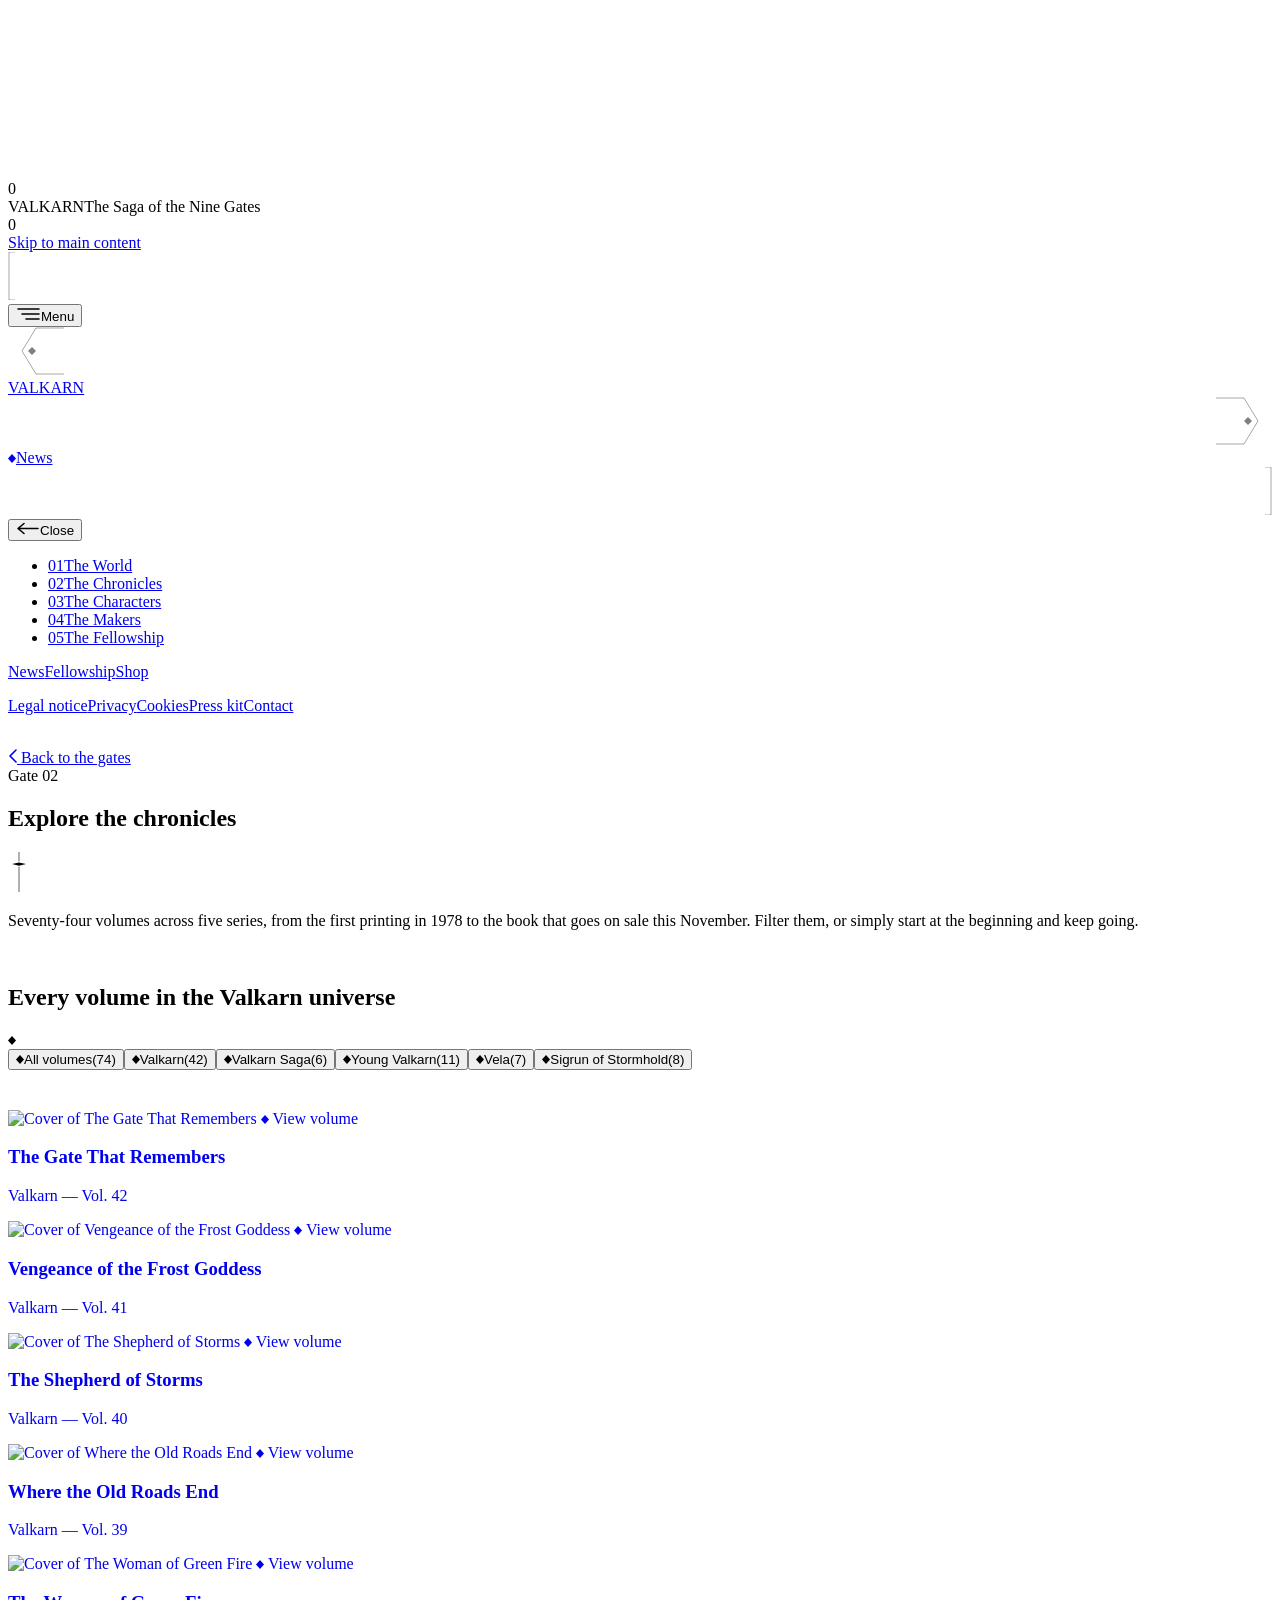
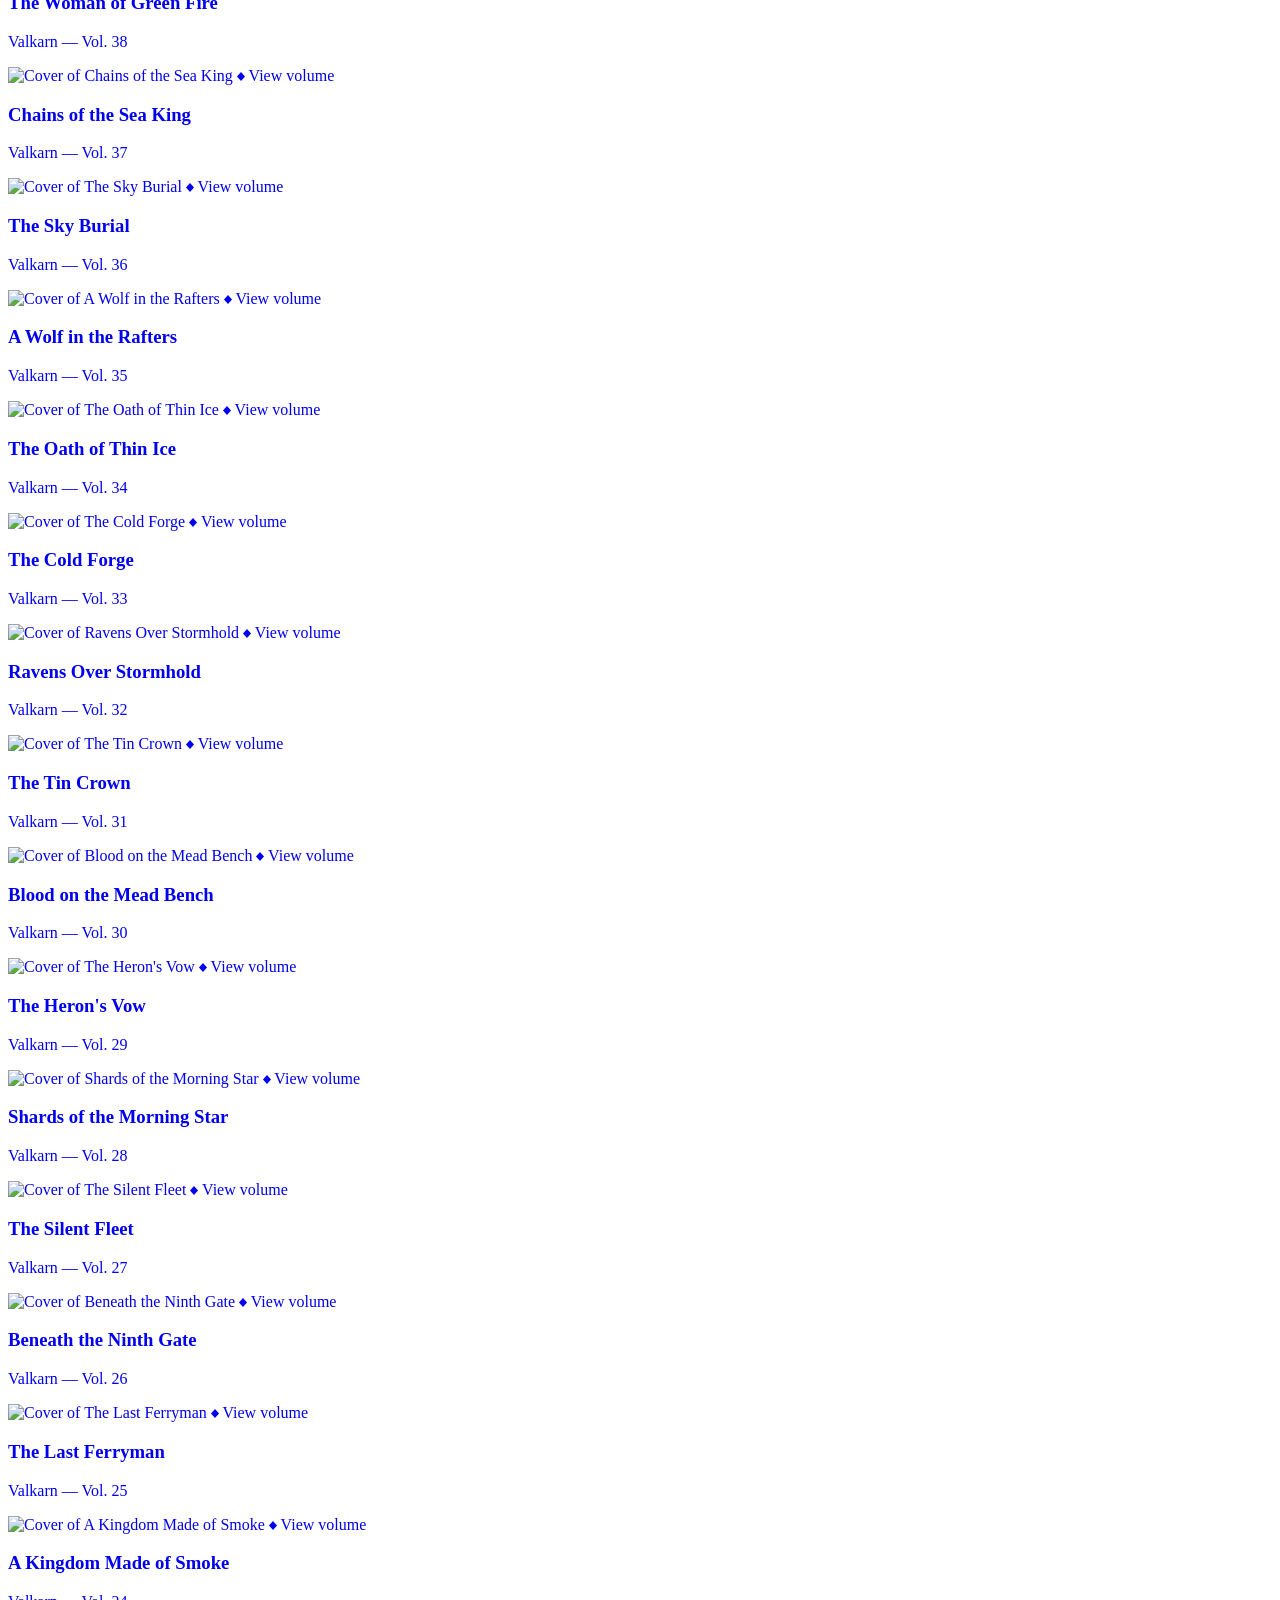
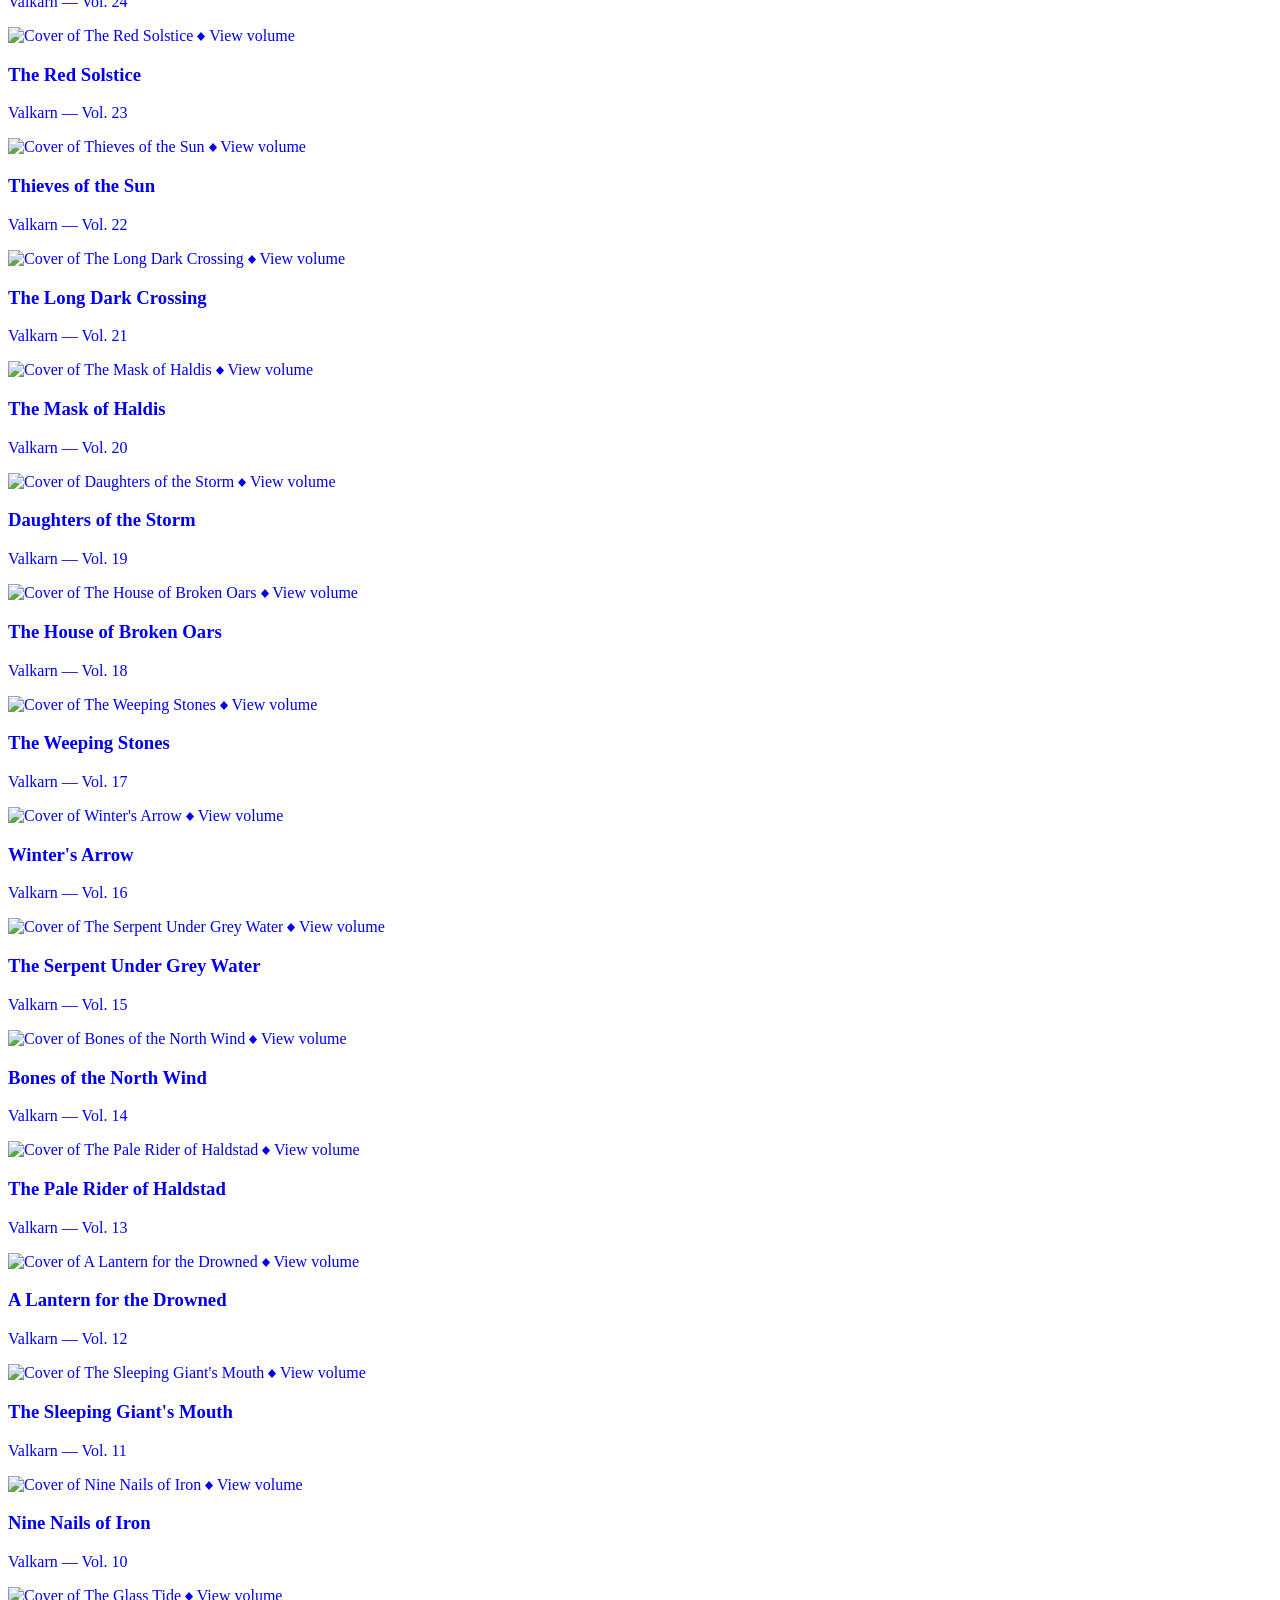
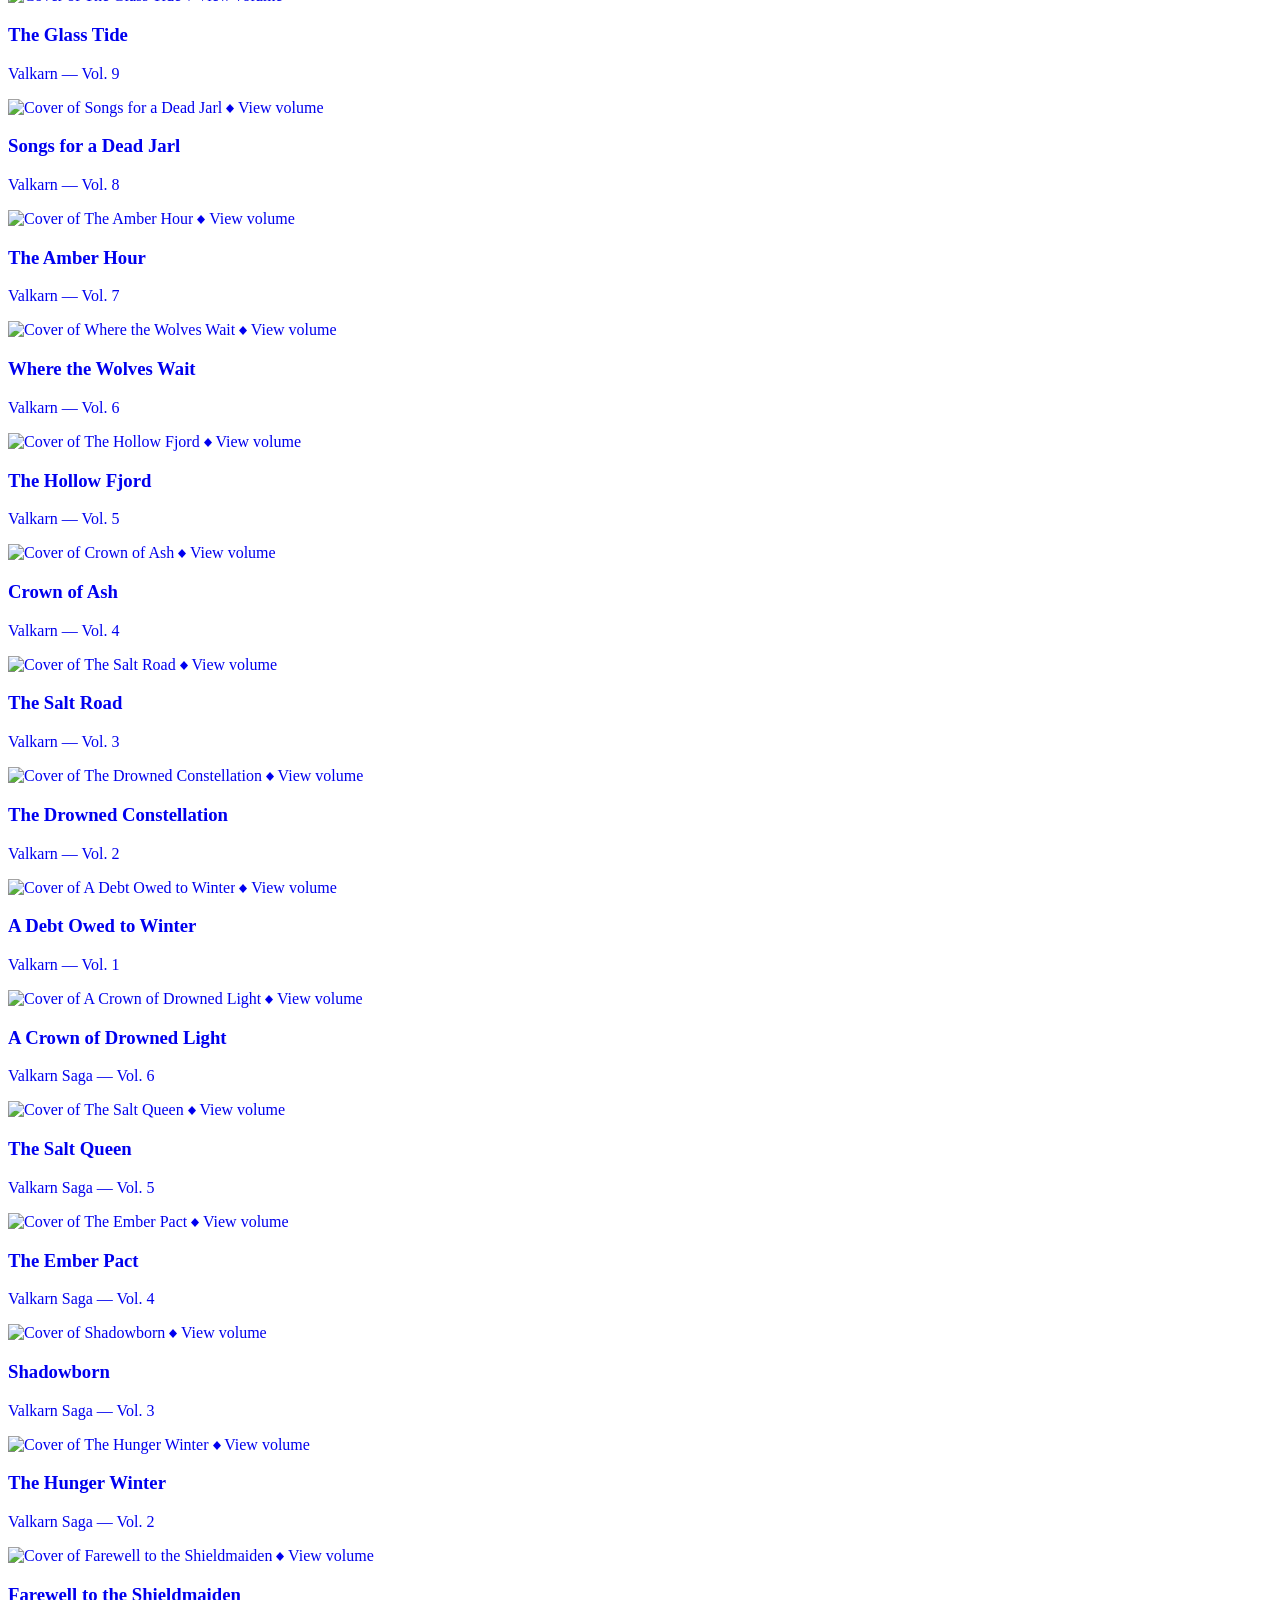
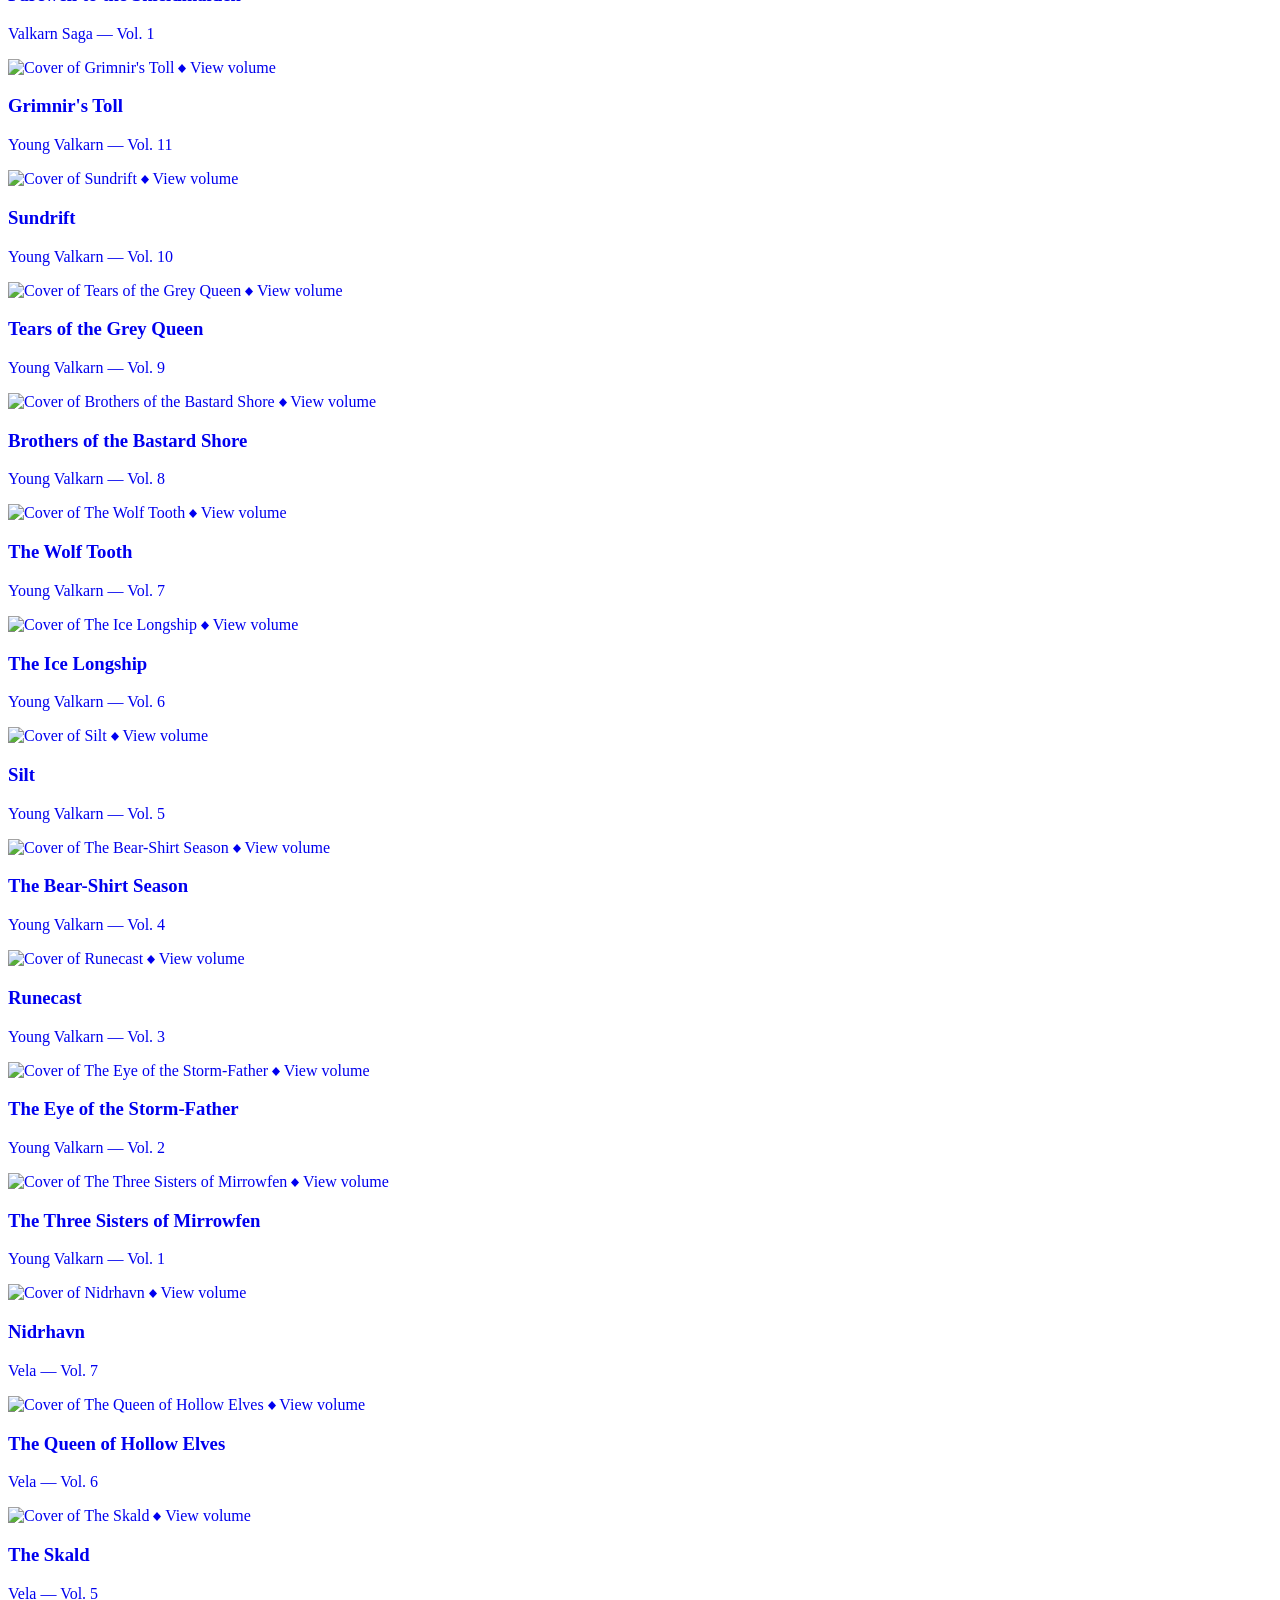
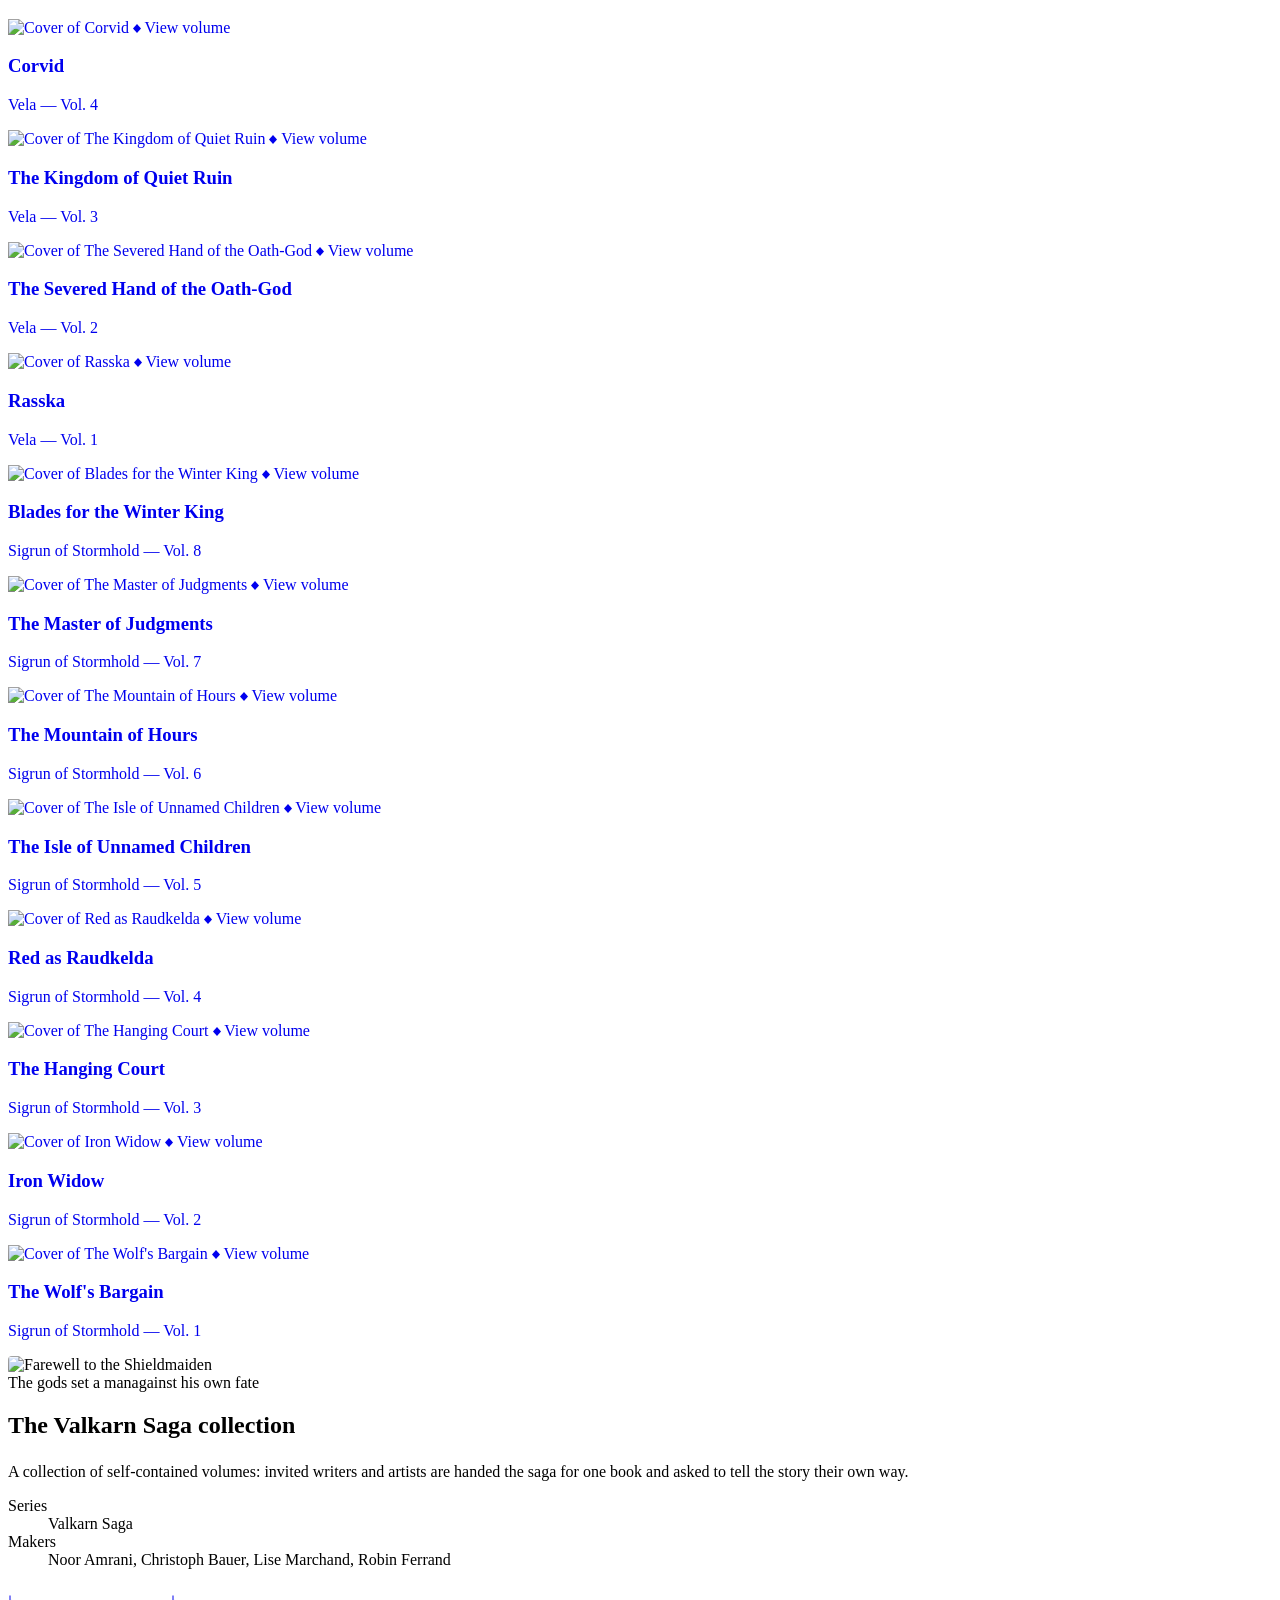
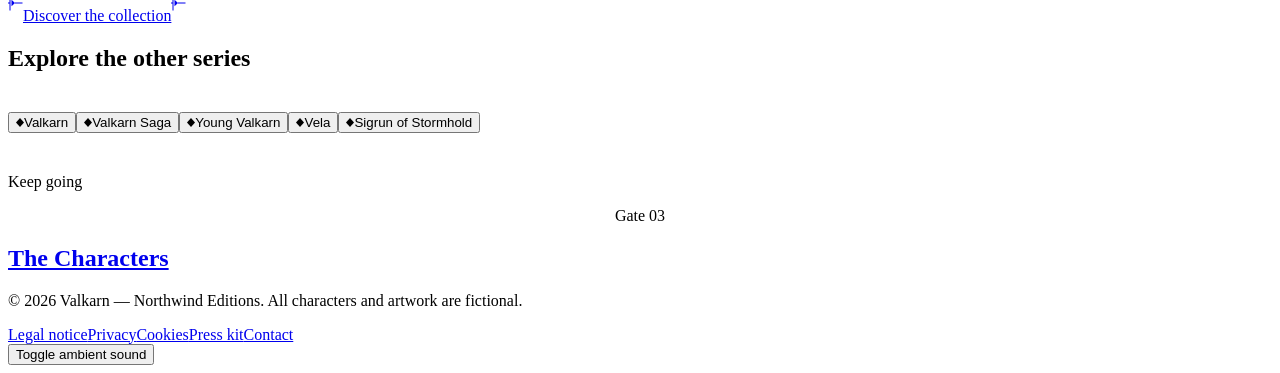
==== chronicles.html @ 0cc3a5b2 "Add files via upload" ====
<!doctype html>
<html lang="en">
  <head>
    <meta charset="utf-8" />
    <meta name="viewport" content="width=device-width, initial-scale=1" />
    <title>The chronicles | Valkarn</title>
    <meta
      name="description"
      content="All 74 volumes of the Valkarn universe across five series: Valkarn, Valkarn Saga, Young Valkarn, Vela and Sigrun of Stormhold."
    />
    <meta name="theme-color" content="#22201d" />
    <meta name="author" content="Northwind Editions" />
    <link rel="icon" type="image/png" href="assets/img/favicon.png" />
    <link rel="apple-touch-icon" href="assets/img/apple-touch-icon.png" />
    <meta property="og:type" content="website" />
    <meta property="og:title" content="The chronicles | Valkarn" />
    <meta
      property="og:description"
      content="All 74 volumes of the Valkarn universe across five series: Valkarn, Valkarn Saga, Young Valkarn, Vela and Sigrun of Stormhold."
    />
    <meta property="og:image" content="assets/img/og-image.jpg" />
    <meta name="twitter:card" content="summary_large_image" />
    <link
      rel="preload"
      as="font"
      type="font/woff2"
      href="assets/fonts/cinzel-latin.woff2"
      crossorigin
    />
    <link
      rel="preload"
      as="font"
      type="font/woff2"
      href="assets/fonts/mulish-latin.woff2"
      crossorigin
    />
    <link rel="stylesheet" href="assets/css/main.css" />
  </head>
  <body class="is-loading">
    <svg
      aria-hidden="true"
      class="sr-only"
      xmlns="http://www.w3.org/2000/svg"
      focusable="false"
    >
      <symbol id="i-diamond" viewBox="0 0 8 9">
        <path d="M4 0l4 4.5L4 9 0 4.5z" fill="currentColor" />
      </symbol>
      <symbol id="i-diamond-o" viewBox="0 0 14 14">
        <path
          d="M7 1l6 6-6 6-6-6z"
          fill="none"
          stroke="currentColor"
          stroke-width="1.2"
        />
      </symbol>
      <symbol id="i-orn-x" viewBox="0 0 15 36">
        <path d="M14.5 18H7" stroke="currentColor" stroke-width="1" />
        <path d="M7 18l-3.5-3.2v6.4z" fill="currentColor" />
        <path d="M2 10.5v15" stroke="currentColor" stroke-width="1" />
        <path d="M0 18h2" stroke="currentColor" stroke-width="1" />
      </symbol>
      <symbol id="i-sword-h" viewBox="0 0 1200 22" preserveAspectRatio="none">
        <path d="M0 11h520" stroke="currentColor" stroke-width="1" />
        <path d="M680 11h520" stroke="currentColor" stroke-width="1" />
        <path d="M600 3l9 8-9 8-9-8z" fill="currentColor" />
        <path
          d="M556 11l14-5v10zM644 11l-14-5v10z"
          fill="currentColor"
          opacity=".6"
        />
      </symbol>
      <symbol id="i-sword-v" viewBox="0 0 22 169" preserveAspectRatio="none">
        <path d="M11 0v40" stroke="currentColor" stroke-width="1" />
        <path d="M11 44l7 7-7 7-7-7z" fill="currentColor" />
        <path d="M11 62v107" stroke="currentColor" stroke-width="1" />
      </symbol>
      <symbol id="i-menu" viewBox="0 0 25 14">
        <path
          d="M2 2h21M6 7h17M10 12h13"
          stroke="currentColor"
          stroke-width="1.6"
          stroke-linecap="round"
        />
      </symbol>
      <symbol id="i-close" viewBox="0 0 24 13">
        <path
          d="M2 6.5h20M8 1.5l-6 5 6 5"
          stroke="currentColor"
          stroke-width="1.6"
          stroke-linecap="round"
          stroke-linejoin="round"
          fill="none"
        />
      </symbol>
      <symbol id="i-x" viewBox="0 0 16 16">
        <path
          d="M3 3l10 10M13 3L3 13"
          stroke="currentColor"
          stroke-width="1.6"
          stroke-linecap="round"
        />
      </symbol>
      <symbol id="i-arrow-r" viewBox="0 0 9 14">
        <path
          d="M1 1l6 6-6 6"
          stroke="currentColor"
          stroke-width="1.6"
          fill="none"
          stroke-linecap="round"
          stroke-linejoin="round"
        />
      </symbol>
      <symbol id="i-arrow-l" viewBox="0 0 9 14">
        <path
          d="M8 1L2 7l6 6"
          stroke="currentColor"
          stroke-width="1.6"
          fill="none"
          stroke-linecap="round"
          stroke-linejoin="round"
        />
      </symbol>
      <symbol id="i-corner" viewBox="0 0 56 48">
        <path
          d="M56 1H28L14 24l14 23h28"
          fill="none"
          stroke="currentColor"
          stroke-opacity=".35"
        />
        <path d="M20 24l4-4 4 4-4 4z" fill="currentColor" fill-opacity=".5" />
      </symbol>
      <symbol id="i-edge" viewBox="0 0 8 48">
        <path
          d="M7 0H1v48h6"
          fill="none"
          stroke="currentColor"
          stroke-opacity=".35"
        />
      </symbol>
      <symbol id="i-origin" viewBox="0 0 20 20">
        <path
          d="M10 2l7 8-7 8-7-8z"
          fill="none"
          stroke="currentColor"
          stroke-width="1.3"
        />
        <circle cx="10" cy="10" r="2" fill="currentColor" />
      </symbol>
      <symbol id="i-family" viewBox="0 0 20 20">
        <circle
          cx="7"
          cy="7"
          r="3"
          fill="none"
          stroke="currentColor"
          stroke-width="1.3"
        />
        <circle
          cx="14"
          cy="9"
          r="2.2"
          fill="none"
          stroke="currentColor"
          stroke-width="1.3"
        />
        <path
          d="M2 17c1-3 3.5-4.5 5-4.5S11 14 12 17"
          fill="none"
          stroke="currentColor"
          stroke-width="1.3"
        />
      </symbol>
      <symbol id="i-status" viewBox="0 0 20 20">
        <path
          d="M3 11l4 4 10-10"
          fill="none"
          stroke="currentColor"
          stroke-width="1.6"
          stroke-linecap="round"
        />
      </symbol>
      <symbol id="i-role" viewBox="0 0 20 20">
        <path
          d="M10 2l2.4 5 5.6.6-4.2 3.8 1.2 5.6L10 14.2 5 17l1.2-5.6L2 7.6 7.6 7z"
          fill="none"
          stroke="currentColor"
          stroke-width="1.2"
        />
      </symbol>
      <symbol id="i-quill" viewBox="0 0 20 20">
        <path
          d="M3 17S4 9 11 5c3-1.7 6-2 6-2s0 3-1.7 6C11.5 16 3 17 3 17z"
          fill="none"
          stroke="currentColor"
          stroke-width="1.3"
        />
        <path d="M3 17l6-6" stroke="currentColor" stroke-width="1.3" />
      </symbol>
    </svg>

    <div class="veil" aria-hidden="true"></div>

    <div class="loader">
      <div class="loader__screen">
        <img
          class="loader__bg"
          src="assets/img/loader-collage.jpg"
          alt=""
          fetchpriority="high"
          decoding="sync"
        />
        <div class="loader__inner">
          <div class="loader__rail loader__rail--top">
            <div class="loader__fill" data-loader-fill></div>
            <span class="loader__count" data-loader-count="top">0</span>
          </div>
          <div class="loader__logo">
            <span class="wordmark wordmark--xl"
              >VALKARN<span class="wordmark__sub"
                >The Saga of the Nine Gates</span
              ></span
            >
          </div>
          <div class="loader__rail loader__rail--bottom">
            <div class="loader__fill" data-loader-fill></div>
            <span class="loader__count" data-loader-count="bottom">0</span>
          </div>
        </div>
      </div>
    </div>

    <header class="header">
      <a href="#main" class="skip-link">Skip to main content</a>
      <div class="header__orn hide-mobile" aria-hidden="true">
        <svg class="" width="8" height="48" aria-hidden="true">
          <use href="#i-edge"></use>
        </svg>
      </div>
      <div class="header__cell header__cell--left">
        <button
          class="menu-btn"
          type="button"
          data-menu-open
          aria-expanded="false"
          aria-controls="menu-panel"
        >
          <svg class="icon" width="25" height="14" aria-hidden="true">
            <use href="#i-menu"></use></svg
          ><span>Menu</span>
        </button>
      </div>
      <div class="header__orn hide-mobile" aria-hidden="true">
        <svg class="" width="56" height="48" aria-hidden="true">
          <use href="#i-corner"></use>
        </svg>
      </div>
      <div class="header__cell header__cell--mid">
        <a href="index.html" class="header__brand" aria-label="Valkarn — home"
          ><span class="wordmark wordmark--sm">VALKARN</span></a
        >
      </div>
      <div
        class="header__orn hide-mobile"
        aria-hidden="true"
        style="transform: scaleX(-1)"
      >
        <svg class="" width="56" height="48" aria-hidden="true">
          <use href="#i-corner"></use>
        </svg>
      </div>
      <div class="header__cell header__cell--right">
        <a href="news.html" class="header__link hide-mobile"
          ><svg class="icon" width="8" height="9" aria-hidden="true">
            <use href="#i-diamond"></use></svg
          ><span>News</span></a
        >
      </div>
      <div
        class="header__orn hide-mobile"
        aria-hidden="true"
        style="transform: scaleX(-1)"
      >
        <svg class="" width="8" height="48" aria-hidden="true">
          <use href="#i-edge"></use>
        </svg>
      </div>
    </header>

    <div class="menu-overlay" hidden-aria></div>
    <div class="menu-panel" id="menu-panel">
      <div class="menu-panel__inner">
        <button class="menu-close" type="button" data-menu-close>
          <svg class="icon" width="24" height="13" aria-hidden="true">
            <use href="#i-close"></use></svg
          ><span>Close</span>
        </button>
        <nav class="menu-nav" aria-label="Main">
          <ul>
            <li>
              <a href="universe.html"
                ><span class="num">01</span><span>The World</span></a
              >
            </li>
            <li>
              <a href="chronicles.html"
                ><span class="num">02</span><span>The Chronicles</span></a
              >
            </li>
            <li>
              <a href="characters.html"
                ><span class="num">03</span><span>The Characters</span></a
              >
            </li>
            <li>
              <a href="makers.html"
                ><span class="num">04</span><span>The Makers</span></a
              >
            </li>
            <li>
              <a href="fellowship.html"
                ><span class="num">05</span><span>The Fellowship</span></a
              >
            </li>
          </ul>
        </nav>
        <div>
          <p class="menu-foot" style="margin-bottom: 0.75rem">
            <a href="news.html">News</a><a href="fellowship.html">Fellowship</a
            ><a href="404.html">Shop</a>
          </p>
          <p class="menu-foot">
            <a href="#">Legal notice</a><a href="#">Privacy</a
            ><a href="#">Cookies</a><a href="#">Press kit</a
            ><a href="#">Contact</a>
          </p>
        </div>
      </div>
    </div>

    <main id="main">
      <section class="hero" data-hero>
        <div class="hero__bg">
          <img src="assets/img/gate-02.jpg" alt="" fetchpriority="high" />
        </div>
        <div class="hero__back">
          <a class="link-back" href="index.html" data-reveal
            ><svg class="icon" width="9" height="14" aria-hidden="true">
              <use href="#i-arrow-l"></use>
            </svg>
            Back to the gates</a
          >
        </div>
        <div class="hero__badge">
          <span class="badge badge--outline" data-delay="0">Gate 02</span>
        </div>
        <div class="hero__title">
          <h1 class="t-hero">
            <span class="tr" data-animation="line" data-delay="0"
              >Explore the chronicles</span
            >
          </h1>
        </div>
        <div class="hero__intro on-dark">
          <div
            class="sword-v hide-mobile"
            aria-hidden="true"
            style="width: 22px"
          >
            <svg class="" width="22" height="40" aria-hidden="true">
              <use href="#i-sword-v"></use></svg
            ><span
              class="sword-v__line"
              style="
                background: linear-gradient(
                  to bottom,
                  rgba(239, 238, 237, 0.6),
                  rgba(239, 238, 237, 0)
                );
              "
            ></span>
          </div>
          <div class="lede drop-cap" data-reveal data-delay="0.25">
            <p>
              Seventy-four volumes across five series, from the first printing
              in 1978 to the book that goes on sale this November. Filter them,
              or simply start at the beginning and keep going.
            </p>
          </div>
        </div>
        <img
          class="hero__brush"
          src="assets/img/brush-light.png"
          alt=""
          aria-hidden="true"
        />
      </section>

      <section class="sect sect--pad-t grid">
        <div class="c-main">
          <h2 class="t-sect">
            <span class="tr" data-animation="line" data-delay="0"
              >Every volume in the Valkarn universe</span
            >
          </h2>
          <div class="rule-title" aria-hidden="true">
            <svg class="icon" width="8" height="9" aria-hidden="true">
              <use href="#i-diamond"></use>
            </svg>
          </div>
        </div>
      </section>

      <section class="sect sect--pad-b grid">
        <div class="c-wide" style="display: grid; gap: 2.5rem">
          <div
            class="tabs"
            role="tablist"
            data-tabs
            data-tabs-target="#vol-grid"
            data-tabs-default="all"
          >
            <button class="tab" role="tab" data-tab="all" aria-selected="true">
              <svg class="icon" width="8" height="9" aria-hidden="true">
                <use href="#i-diamond"></use></svg
              ><span>All volumes</span><span class="count">(74)</span></button
            ><button
              class="tab"
              role="tab"
              data-tab="valkarn"
              aria-selected="false"
            >
              <svg class="icon" width="8" height="9" aria-hidden="true">
                <use href="#i-diamond"></use></svg
              ><span>Valkarn</span><span class="count">(42)</span></button
            ><button
              class="tab"
              role="tab"
              data-tab="valkarn-saga"
              aria-selected="false"
            >
              <svg class="icon" width="8" height="9" aria-hidden="true">
                <use href="#i-diamond"></use></svg
              ><span>Valkarn Saga</span><span class="count">(6)</span></button
            ><button
              class="tab"
              role="tab"
              data-tab="young-valkarn"
              aria-selected="false"
            >
              <svg class="icon" width="8" height="9" aria-hidden="true">
                <use href="#i-diamond"></use></svg
              ><span>Young Valkarn</span><span class="count">(11)</span></button
            ><button
              class="tab"
              role="tab"
              data-tab="vela"
              aria-selected="false"
            >
              <svg class="icon" width="8" height="9" aria-hidden="true">
                <use href="#i-diamond"></use></svg
              ><span>Vela</span><span class="count">(7)</span></button
            ><button
              class="tab"
              role="tab"
              data-tab="sigrun"
              aria-selected="false"
            >
              <svg class="icon" width="8" height="9" aria-hidden="true">
                <use href="#i-diamond"></use></svg
              ><span>Sigrun of Stormhold</span><span class="count">(8)</span>
            </button>
          </div>
          <div id="vol-grid" class="card-grid">
            <article class="card" data-cat="valkarn">
              <a
                href="volume.html?v=the-gate-that-remembers"
                data-tilt
                style="display: contents"
              >
                <div class="card__media">
                  <img
                    src="assets/img/covers/the-gate-that-remembers.jpg"
                    alt="Cover of The Gate That Remembers"
                    loading="lazy"
                    width="270"
                    height="400"
                  />
                  <span class="card__cta"
                    ><span
                      ><svg
                        class="icon"
                        width="8"
                        height="9"
                        aria-hidden="true"
                      >
                        <use href="#i-diamond"></use>
                      </svg>
                      View volume</span
                    ></span
                  >
                </div>
                <h3 class="card__title">The Gate That Remembers</h3>
                <p class="card__sub">Valkarn — Vol. 42</p>
              </a>
            </article>
            <article class="card" data-cat="valkarn">
              <a
                href="volume.html?v=vengeance-of-the-frost-goddess"
                data-tilt
                style="display: contents"
              >
                <div class="card__media">
                  <img
                    src="assets/img/covers/vengeance-of-the-frost-goddess.jpg"
                    alt="Cover of Vengeance of the Frost Goddess"
                    loading="lazy"
                    width="270"
                    height="400"
                  />
                  <span class="card__cta"
                    ><span
                      ><svg
                        class="icon"
                        width="8"
                        height="9"
                        aria-hidden="true"
                      >
                        <use href="#i-diamond"></use>
                      </svg>
                      View volume</span
                    ></span
                  >
                </div>
                <h3 class="card__title">Vengeance of the Frost Goddess</h3>
                <p class="card__sub">Valkarn — Vol. 41</p>
              </a>
            </article>
            <article class="card" data-cat="valkarn">
              <a
                href="volume.html?v=the-shepherd-of-storms"
                data-tilt
                style="display: contents"
              >
                <div class="card__media">
                  <img
                    src="assets/img/covers/the-shepherd-of-storms.jpg"
                    alt="Cover of The Shepherd of Storms"
                    loading="lazy"
                    width="270"
                    height="400"
                  />
                  <span class="card__cta"
                    ><span
                      ><svg
                        class="icon"
                        width="8"
                        height="9"
                        aria-hidden="true"
                      >
                        <use href="#i-diamond"></use>
                      </svg>
                      View volume</span
                    ></span
                  >
                </div>
                <h3 class="card__title">The Shepherd of Storms</h3>
                <p class="card__sub">Valkarn — Vol. 40</p>
              </a>
            </article>
            <article class="card" data-cat="valkarn">
              <a
                href="volume.html?v=where-the-old-roads-end"
                data-tilt
                style="display: contents"
              >
                <div class="card__media">
                  <img
                    src="assets/img/covers/where-the-old-roads-end.jpg"
                    alt="Cover of Where the Old Roads End"
                    loading="lazy"
                    width="270"
                    height="400"
                  />
                  <span class="card__cta"
                    ><span
                      ><svg
                        class="icon"
                        width="8"
                        height="9"
                        aria-hidden="true"
                      >
                        <use href="#i-diamond"></use>
                      </svg>
                      View volume</span
                    ></span
                  >
                </div>
                <h3 class="card__title">Where the Old Roads End</h3>
                <p class="card__sub">Valkarn — Vol. 39</p>
              </a>
            </article>
            <article class="card" data-cat="valkarn">
              <a
                href="volume.html?v=the-woman-of-green-fire"
                data-tilt
                style="display: contents"
              >
                <div class="card__media">
                  <img
                    src="assets/img/covers/the-woman-of-green-fire.jpg"
                    alt="Cover of The Woman of Green Fire"
                    loading="lazy"
                    width="270"
                    height="400"
                  />
                  <span class="card__cta"
                    ><span
                      ><svg
                        class="icon"
                        width="8"
                        height="9"
                        aria-hidden="true"
                      >
                        <use href="#i-diamond"></use>
                      </svg>
                      View volume</span
                    ></span
                  >
                </div>
                <h3 class="card__title">The Woman of Green Fire</h3>
                <p class="card__sub">Valkarn — Vol. 38</p>
              </a>
            </article>
            <article class="card" data-cat="valkarn">
              <a
                href="volume.html?v=chains-of-the-sea-king"
                data-tilt
                style="display: contents"
              >
                <div class="card__media">
                  <img
                    src="assets/img/covers/chains-of-the-sea-king.jpg"
                    alt="Cover of Chains of the Sea King"
                    loading="lazy"
                    width="270"
                    height="400"
                  />
                  <span class="card__cta"
                    ><span
                      ><svg
                        class="icon"
                        width="8"
                        height="9"
                        aria-hidden="true"
                      >
                        <use href="#i-diamond"></use>
                      </svg>
                      View volume</span
                    ></span
                  >
                </div>
                <h3 class="card__title">Chains of the Sea King</h3>
                <p class="card__sub">Valkarn — Vol. 37</p>
              </a>
            </article>
            <article class="card" data-cat="valkarn">
              <a
                href="volume.html?v=the-sky-burial"
                data-tilt
                style="display: contents"
              >
                <div class="card__media">
                  <img
                    src="assets/img/covers/the-sky-burial.jpg"
                    alt="Cover of The Sky Burial"
                    loading="lazy"
                    width="270"
                    height="400"
                  />
                  <span class="card__cta"
                    ><span
                      ><svg
                        class="icon"
                        width="8"
                        height="9"
                        aria-hidden="true"
                      >
                        <use href="#i-diamond"></use>
                      </svg>
                      View volume</span
                    ></span
                  >
                </div>
                <h3 class="card__title">The Sky Burial</h3>
                <p class="card__sub">Valkarn — Vol. 36</p>
              </a>
            </article>
            <article class="card" data-cat="valkarn">
              <a
                href="volume.html?v=a-wolf-in-the-rafters"
                data-tilt
                style="display: contents"
              >
                <div class="card__media">
                  <img
                    src="assets/img/covers/a-wolf-in-the-rafters.jpg"
                    alt="Cover of A Wolf in the Rafters"
                    loading="lazy"
                    width="270"
                    height="400"
                  />
                  <span class="card__cta"
                    ><span
                      ><svg
                        class="icon"
                        width="8"
                        height="9"
                        aria-hidden="true"
                      >
                        <use href="#i-diamond"></use>
                      </svg>
                      View volume</span
                    ></span
                  >
                </div>
                <h3 class="card__title">A Wolf in the Rafters</h3>
                <p class="card__sub">Valkarn — Vol. 35</p>
              </a>
            </article>
            <article class="card" data-cat="valkarn">
              <a
                href="volume.html?v=the-oath-of-thin-ice"
                data-tilt
                style="display: contents"
              >
                <div class="card__media">
                  <img
                    src="assets/img/covers/the-oath-of-thin-ice.jpg"
                    alt="Cover of The Oath of Thin Ice"
                    loading="lazy"
                    width="270"
                    height="400"
                  />
                  <span class="card__cta"
                    ><span
                      ><svg
                        class="icon"
                        width="8"
                        height="9"
                        aria-hidden="true"
                      >
                        <use href="#i-diamond"></use>
                      </svg>
                      View volume</span
                    ></span
                  >
                </div>
                <h3 class="card__title">The Oath of Thin Ice</h3>
                <p class="card__sub">Valkarn — Vol. 34</p>
              </a>
            </article>
            <article class="card" data-cat="valkarn">
              <a
                href="volume.html?v=the-cold-forge"
                data-tilt
                style="display: contents"
              >
                <div class="card__media">
                  <img
                    src="assets/img/covers/the-cold-forge.jpg"
                    alt="Cover of The Cold Forge"
                    loading="lazy"
                    width="270"
                    height="400"
                  />
                  <span class="card__cta"
                    ><span
                      ><svg
                        class="icon"
                        width="8"
                        height="9"
                        aria-hidden="true"
                      >
                        <use href="#i-diamond"></use>
                      </svg>
                      View volume</span
                    ></span
                  >
                </div>
                <h3 class="card__title">The Cold Forge</h3>
                <p class="card__sub">Valkarn — Vol. 33</p>
              </a>
            </article>
            <article class="card" data-cat="valkarn">
              <a
                href="volume.html?v=ravens-over-stormhold"
                data-tilt
                style="display: contents"
              >
                <div class="card__media">
                  <img
                    src="assets/img/covers/ravens-over-stormhold.jpg"
                    alt="Cover of Ravens Over Stormhold"
                    loading="lazy"
                    width="270"
                    height="400"
                  />
                  <span class="card__cta"
                    ><span
                      ><svg
                        class="icon"
                        width="8"
                        height="9"
                        aria-hidden="true"
                      >
                        <use href="#i-diamond"></use>
                      </svg>
                      View volume</span
                    ></span
                  >
                </div>
                <h3 class="card__title">Ravens Over Stormhold</h3>
                <p class="card__sub">Valkarn — Vol. 32</p>
              </a>
            </article>
            <article class="card" data-cat="valkarn">
              <a
                href="volume.html?v=the-tin-crown"
                data-tilt
                style="display: contents"
              >
                <div class="card__media">
                  <img
                    src="assets/img/covers/the-tin-crown.jpg"
                    alt="Cover of The Tin Crown"
                    loading="lazy"
                    width="270"
                    height="400"
                  />
                  <span class="card__cta"
                    ><span
                      ><svg
                        class="icon"
                        width="8"
                        height="9"
                        aria-hidden="true"
                      >
                        <use href="#i-diamond"></use>
                      </svg>
                      View volume</span
                    ></span
                  >
                </div>
                <h3 class="card__title">The Tin Crown</h3>
                <p class="card__sub">Valkarn — Vol. 31</p>
              </a>
            </article>
            <article class="card" data-cat="valkarn">
              <a
                href="volume.html?v=blood-on-the-mead-bench"
                data-tilt
                style="display: contents"
              >
                <div class="card__media">
                  <img
                    src="assets/img/covers/blood-on-the-mead-bench.jpg"
                    alt="Cover of Blood on the Mead Bench"
                    loading="lazy"
                    width="270"
                    height="400"
                  />
                  <span class="card__cta"
                    ><span
                      ><svg
                        class="icon"
                        width="8"
                        height="9"
                        aria-hidden="true"
                      >
                        <use href="#i-diamond"></use>
                      </svg>
                      View volume</span
                    ></span
                  >
                </div>
                <h3 class="card__title">Blood on the Mead Bench</h3>
                <p class="card__sub">Valkarn — Vol. 30</p>
              </a>
            </article>
            <article class="card" data-cat="valkarn">
              <a
                href="volume.html?v=the-herons-vow"
                data-tilt
                style="display: contents"
              >
                <div class="card__media">
                  <img
                    src="assets/img/covers/the-herons-vow.jpg"
                    alt="Cover of The Heron's Vow"
                    loading="lazy"
                    width="270"
                    height="400"
                  />
                  <span class="card__cta"
                    ><span
                      ><svg
                        class="icon"
                        width="8"
                        height="9"
                        aria-hidden="true"
                      >
                        <use href="#i-diamond"></use>
                      </svg>
                      View volume</span
                    ></span
                  >
                </div>
                <h3 class="card__title">The Heron's Vow</h3>
                <p class="card__sub">Valkarn — Vol. 29</p>
              </a>
            </article>
            <article class="card" data-cat="valkarn">
              <a
                href="volume.html?v=shards-of-the-morning-star"
                data-tilt
                style="display: contents"
              >
                <div class="card__media">
                  <img
                    src="assets/img/covers/shards-of-the-morning-star.jpg"
                    alt="Cover of Shards of the Morning Star"
                    loading="lazy"
                    width="270"
                    height="400"
                  />
                  <span class="card__cta"
                    ><span
                      ><svg
                        class="icon"
                        width="8"
                        height="9"
                        aria-hidden="true"
                      >
                        <use href="#i-diamond"></use>
                      </svg>
                      View volume</span
                    ></span
                  >
                </div>
                <h3 class="card__title">Shards of the Morning Star</h3>
                <p class="card__sub">Valkarn — Vol. 28</p>
              </a>
            </article>
            <article class="card" data-cat="valkarn">
              <a
                href="volume.html?v=the-silent-fleet"
                data-tilt
                style="display: contents"
              >
                <div class="card__media">
                  <img
                    src="assets/img/covers/the-silent-fleet.jpg"
                    alt="Cover of The Silent Fleet"
                    loading="lazy"
                    width="270"
                    height="400"
                  />
                  <span class="card__cta"
                    ><span
                      ><svg
                        class="icon"
                        width="8"
                        height="9"
                        aria-hidden="true"
                      >
                        <use href="#i-diamond"></use>
                      </svg>
                      View volume</span
                    ></span
                  >
                </div>
                <h3 class="card__title">The Silent Fleet</h3>
                <p class="card__sub">Valkarn — Vol. 27</p>
              </a>
            </article>
            <article class="card" data-cat="valkarn">
              <a
                href="volume.html?v=beneath-the-ninth-gate"
                data-tilt
                style="display: contents"
              >
                <div class="card__media">
                  <img
                    src="assets/img/covers/beneath-the-ninth-gate.jpg"
                    alt="Cover of Beneath the Ninth Gate"
                    loading="lazy"
                    width="270"
                    height="400"
                  />
                  <span class="card__cta"
                    ><span
                      ><svg
                        class="icon"
                        width="8"
                        height="9"
                        aria-hidden="true"
                      >
                        <use href="#i-diamond"></use>
                      </svg>
                      View volume</span
                    ></span
                  >
                </div>
                <h3 class="card__title">Beneath the Ninth Gate</h3>
                <p class="card__sub">Valkarn — Vol. 26</p>
              </a>
            </article>
            <article class="card" data-cat="valkarn">
              <a
                href="volume.html?v=the-last-ferryman"
                data-tilt
                style="display: contents"
              >
                <div class="card__media">
                  <img
                    src="assets/img/covers/the-last-ferryman.jpg"
                    alt="Cover of The Last Ferryman"
                    loading="lazy"
                    width="270"
                    height="400"
                  />
                  <span class="card__cta"
                    ><span
                      ><svg
                        class="icon"
                        width="8"
                        height="9"
                        aria-hidden="true"
                      >
                        <use href="#i-diamond"></use>
                      </svg>
                      View volume</span
                    ></span
                  >
                </div>
                <h3 class="card__title">The Last Ferryman</h3>
                <p class="card__sub">Valkarn — Vol. 25</p>
              </a>
            </article>
            <article class="card" data-cat="valkarn">
              <a
                href="volume.html?v=a-kingdom-made-of-smoke"
                data-tilt
                style="display: contents"
              >
                <div class="card__media">
                  <img
                    src="assets/img/covers/a-kingdom-made-of-smoke.jpg"
                    alt="Cover of A Kingdom Made of Smoke"
                    loading="lazy"
                    width="270"
                    height="400"
                  />
                  <span class="card__cta"
                    ><span
                      ><svg
                        class="icon"
                        width="8"
                        height="9"
                        aria-hidden="true"
                      >
                        <use href="#i-diamond"></use>
                      </svg>
                      View volume</span
                    ></span
                  >
                </div>
                <h3 class="card__title">A Kingdom Made of Smoke</h3>
                <p class="card__sub">Valkarn — Vol. 24</p>
              </a>
            </article>
            <article class="card" data-cat="valkarn">
              <a
                href="volume.html?v=the-red-solstice"
                data-tilt
                style="display: contents"
              >
                <div class="card__media">
                  <img
                    src="assets/img/covers/the-red-solstice.jpg"
                    alt="Cover of The Red Solstice"
                    loading="lazy"
                    width="270"
                    height="400"
                  />
                  <span class="card__cta"
                    ><span
                      ><svg
                        class="icon"
                        width="8"
                        height="9"
                        aria-hidden="true"
                      >
                        <use href="#i-diamond"></use>
                      </svg>
                      View volume</span
                    ></span
                  >
                </div>
                <h3 class="card__title">The Red Solstice</h3>
                <p class="card__sub">Valkarn — Vol. 23</p>
              </a>
            </article>
            <article class="card" data-cat="valkarn">
              <a
                href="volume.html?v=thieves-of-the-sun"
                data-tilt
                style="display: contents"
              >
                <div class="card__media">
                  <img
                    src="assets/img/covers/thieves-of-the-sun.jpg"
                    alt="Cover of Thieves of the Sun"
                    loading="lazy"
                    width="270"
                    height="400"
                  />
                  <span class="card__cta"
                    ><span
                      ><svg
                        class="icon"
                        width="8"
                        height="9"
                        aria-hidden="true"
                      >
                        <use href="#i-diamond"></use>
                      </svg>
                      View volume</span
                    ></span
                  >
                </div>
                <h3 class="card__title">Thieves of the Sun</h3>
                <p class="card__sub">Valkarn — Vol. 22</p>
              </a>
            </article>
            <article class="card" data-cat="valkarn">
              <a
                href="volume.html?v=the-long-dark-crossing"
                data-tilt
                style="display: contents"
              >
                <div class="card__media">
                  <img
                    src="assets/img/covers/the-long-dark-crossing.jpg"
                    alt="Cover of The Long Dark Crossing"
                    loading="lazy"
                    width="270"
                    height="400"
                  />
                  <span class="card__cta"
                    ><span
                      ><svg
                        class="icon"
                        width="8"
                        height="9"
                        aria-hidden="true"
                      >
                        <use href="#i-diamond"></use>
                      </svg>
                      View volume</span
                    ></span
                  >
                </div>
                <h3 class="card__title">The Long Dark Crossing</h3>
                <p class="card__sub">Valkarn — Vol. 21</p>
              </a>
            </article>
            <article class="card" data-cat="valkarn">
              <a
                href="volume.html?v=the-mask-of-haldis"
                data-tilt
                style="display: contents"
              >
                <div class="card__media">
                  <img
                    src="assets/img/covers/the-mask-of-haldis.jpg"
                    alt="Cover of The Mask of Haldis"
                    loading="lazy"
                    width="270"
                    height="400"
                  />
                  <span class="card__cta"
                    ><span
                      ><svg
                        class="icon"
                        width="8"
                        height="9"
                        aria-hidden="true"
                      >
                        <use href="#i-diamond"></use>
                      </svg>
                      View volume</span
                    ></span
                  >
                </div>
                <h3 class="card__title">The Mask of Haldis</h3>
                <p class="card__sub">Valkarn — Vol. 20</p>
              </a>
            </article>
            <article class="card" data-cat="valkarn">
              <a
                href="volume.html?v=daughters-of-the-storm"
                data-tilt
                style="display: contents"
              >
                <div class="card__media">
                  <img
                    src="assets/img/covers/daughters-of-the-storm.jpg"
                    alt="Cover of Daughters of the Storm"
                    loading="lazy"
                    width="270"
                    height="400"
                  />
                  <span class="card__cta"
                    ><span
                      ><svg
                        class="icon"
                        width="8"
                        height="9"
                        aria-hidden="true"
                      >
                        <use href="#i-diamond"></use>
                      </svg>
                      View volume</span
                    ></span
                  >
                </div>
                <h3 class="card__title">Daughters of the Storm</h3>
                <p class="card__sub">Valkarn — Vol. 19</p>
              </a>
            </article>
            <article class="card" data-cat="valkarn">
              <a
                href="volume.html?v=the-house-of-broken-oars"
                data-tilt
                style="display: contents"
              >
                <div class="card__media">
                  <img
                    src="assets/img/covers/the-house-of-broken-oars.jpg"
                    alt="Cover of The House of Broken Oars"
                    loading="lazy"
                    width="270"
                    height="400"
                  />
                  <span class="card__cta"
                    ><span
                      ><svg
                        class="icon"
                        width="8"
                        height="9"
                        aria-hidden="true"
                      >
                        <use href="#i-diamond"></use>
                      </svg>
                      View volume</span
                    ></span
                  >
                </div>
                <h3 class="card__title">The House of Broken Oars</h3>
                <p class="card__sub">Valkarn — Vol. 18</p>
              </a>
            </article>
            <article class="card" data-cat="valkarn">
              <a
                href="volume.html?v=the-weeping-stones"
                data-tilt
                style="display: contents"
              >
                <div class="card__media">
                  <img
                    src="assets/img/covers/the-weeping-stones.jpg"
                    alt="Cover of The Weeping Stones"
                    loading="lazy"
                    width="270"
                    height="400"
                  />
                  <span class="card__cta"
                    ><span
                      ><svg
                        class="icon"
                        width="8"
                        height="9"
                        aria-hidden="true"
                      >
                        <use href="#i-diamond"></use>
                      </svg>
                      View volume</span
                    ></span
                  >
                </div>
                <h3 class="card__title">The Weeping Stones</h3>
                <p class="card__sub">Valkarn — Vol. 17</p>
              </a>
            </article>
            <article class="card" data-cat="valkarn">
              <a
                href="volume.html?v=winters-arrow"
                data-tilt
                style="display: contents"
              >
                <div class="card__media">
                  <img
                    src="assets/img/covers/winters-arrow.jpg"
                    alt="Cover of Winter's Arrow"
                    loading="lazy"
                    width="270"
                    height="400"
                  />
                  <span class="card__cta"
                    ><span
                      ><svg
                        class="icon"
                        width="8"
                        height="9"
                        aria-hidden="true"
                      >
                        <use href="#i-diamond"></use>
                      </svg>
                      View volume</span
                    ></span
                  >
                </div>
                <h3 class="card__title">Winter's Arrow</h3>
                <p class="card__sub">Valkarn — Vol. 16</p>
              </a>
            </article>
            <article class="card" data-cat="valkarn">
              <a
                href="volume.html?v=the-serpent-under-grey-water"
                data-tilt
                style="display: contents"
              >
                <div class="card__media">
                  <img
                    src="assets/img/covers/the-serpent-under-grey-water.jpg"
                    alt="Cover of The Serpent Under Grey Water"
                    loading="lazy"
                    width="270"
                    height="400"
                  />
                  <span class="card__cta"
                    ><span
                      ><svg
                        class="icon"
                        width="8"
                        height="9"
                        aria-hidden="true"
                      >
                        <use href="#i-diamond"></use>
                      </svg>
                      View volume</span
                    ></span
                  >
                </div>
                <h3 class="card__title">The Serpent Under Grey Water</h3>
                <p class="card__sub">Valkarn — Vol. 15</p>
              </a>
            </article>
            <article class="card" data-cat="valkarn">
              <a
                href="volume.html?v=bones-of-the-north-wind"
                data-tilt
                style="display: contents"
              >
                <div class="card__media">
                  <img
                    src="assets/img/covers/bones-of-the-north-wind.jpg"
                    alt="Cover of Bones of the North Wind"
                    loading="lazy"
                    width="270"
                    height="400"
                  />
                  <span class="card__cta"
                    ><span
                      ><svg
                        class="icon"
                        width="8"
                        height="9"
                        aria-hidden="true"
                      >
                        <use href="#i-diamond"></use>
                      </svg>
                      View volume</span
                    ></span
                  >
                </div>
                <h3 class="card__title">Bones of the North Wind</h3>
                <p class="card__sub">Valkarn — Vol. 14</p>
              </a>
            </article>
            <article class="card" data-cat="valkarn">
              <a
                href="volume.html?v=the-pale-rider-of-haldstad"
                data-tilt
                style="display: contents"
              >
                <div class="card__media">
                  <img
                    src="assets/img/covers/the-pale-rider-of-haldstad.jpg"
                    alt="Cover of The Pale Rider of Haldstad"
                    loading="lazy"
                    width="270"
                    height="400"
                  />
                  <span class="card__cta"
                    ><span
                      ><svg
                        class="icon"
                        width="8"
                        height="9"
                        aria-hidden="true"
                      >
                        <use href="#i-diamond"></use>
                      </svg>
                      View volume</span
                    ></span
                  >
                </div>
                <h3 class="card__title">The Pale Rider of Haldstad</h3>
                <p class="card__sub">Valkarn — Vol. 13</p>
              </a>
            </article>
            <article class="card" data-cat="valkarn">
              <a
                href="volume.html?v=a-lantern-for-the-drowned"
                data-tilt
                style="display: contents"
              >
                <div class="card__media">
                  <img
                    src="assets/img/covers/a-lantern-for-the-drowned.jpg"
                    alt="Cover of A Lantern for the Drowned"
                    loading="lazy"
                    width="270"
                    height="400"
                  />
                  <span class="card__cta"
                    ><span
                      ><svg
                        class="icon"
                        width="8"
                        height="9"
                        aria-hidden="true"
                      >
                        <use href="#i-diamond"></use>
                      </svg>
                      View volume</span
                    ></span
                  >
                </div>
                <h3 class="card__title">A Lantern for the Drowned</h3>
                <p class="card__sub">Valkarn — Vol. 12</p>
              </a>
            </article>
            <article class="card" data-cat="valkarn">
              <a
                href="volume.html?v=the-sleeping-giants-mouth"
                data-tilt
                style="display: contents"
              >
                <div class="card__media">
                  <img
                    src="assets/img/covers/the-sleeping-giants-mouth.jpg"
                    alt="Cover of The Sleeping Giant's Mouth"
                    loading="lazy"
                    width="270"
                    height="400"
                  />
                  <span class="card__cta"
                    ><span
                      ><svg
                        class="icon"
                        width="8"
                        height="9"
                        aria-hidden="true"
                      >
                        <use href="#i-diamond"></use>
                      </svg>
                      View volume</span
                    ></span
                  >
                </div>
                <h3 class="card__title">The Sleeping Giant's Mouth</h3>
                <p class="card__sub">Valkarn — Vol. 11</p>
              </a>
            </article>
            <article class="card" data-cat="valkarn">
              <a
                href="volume.html?v=nine-nails-of-iron"
                data-tilt
                style="display: contents"
              >
                <div class="card__media">
                  <img
                    src="assets/img/covers/nine-nails-of-iron.jpg"
                    alt="Cover of Nine Nails of Iron"
                    loading="lazy"
                    width="270"
                    height="400"
                  />
                  <span class="card__cta"
                    ><span
                      ><svg
                        class="icon"
                        width="8"
                        height="9"
                        aria-hidden="true"
                      >
                        <use href="#i-diamond"></use>
                      </svg>
                      View volume</span
                    ></span
                  >
                </div>
                <h3 class="card__title">Nine Nails of Iron</h3>
                <p class="card__sub">Valkarn — Vol. 10</p>
              </a>
            </article>
            <article class="card" data-cat="valkarn">
              <a
                href="volume.html?v=the-glass-tide"
                data-tilt
                style="display: contents"
              >
                <div class="card__media">
                  <img
                    src="assets/img/covers/the-glass-tide.jpg"
                    alt="Cover of The Glass Tide"
                    loading="lazy"
                    width="270"
                    height="400"
                  />
                  <span class="card__cta"
                    ><span
                      ><svg
                        class="icon"
                        width="8"
                        height="9"
                        aria-hidden="true"
                      >
                        <use href="#i-diamond"></use>
                      </svg>
                      View volume</span
                    ></span
                  >
                </div>
                <h3 class="card__title">The Glass Tide</h3>
                <p class="card__sub">Valkarn — Vol. 9</p>
              </a>
            </article>
            <article class="card" data-cat="valkarn">
              <a
                href="volume.html?v=songs-for-a-dead-jarl"
                data-tilt
                style="display: contents"
              >
                <div class="card__media">
                  <img
                    src="assets/img/covers/songs-for-a-dead-jarl.jpg"
                    alt="Cover of Songs for a Dead Jarl"
                    loading="lazy"
                    width="270"
                    height="400"
                  />
                  <span class="card__cta"
                    ><span
                      ><svg
                        class="icon"
                        width="8"
                        height="9"
                        aria-hidden="true"
                      >
                        <use href="#i-diamond"></use>
                      </svg>
                      View volume</span
                    ></span
                  >
                </div>
                <h3 class="card__title">Songs for a Dead Jarl</h3>
                <p class="card__sub">Valkarn — Vol. 8</p>
              </a>
            </article>
            <article class="card" data-cat="valkarn">
              <a
                href="volume.html?v=the-amber-hour"
                data-tilt
                style="display: contents"
              >
                <div class="card__media">
                  <img
                    src="assets/img/covers/the-amber-hour.jpg"
                    alt="Cover of The Amber Hour"
                    loading="lazy"
                    width="270"
                    height="400"
                  />
                  <span class="card__cta"
                    ><span
                      ><svg
                        class="icon"
                        width="8"
                        height="9"
                        aria-hidden="true"
                      >
                        <use href="#i-diamond"></use>
                      </svg>
                      View volume</span
                    ></span
                  >
                </div>
                <h3 class="card__title">The Amber Hour</h3>
                <p class="card__sub">Valkarn — Vol. 7</p>
              </a>
            </article>
            <article class="card" data-cat="valkarn">
              <a
                href="volume.html?v=where-the-wolves-wait"
                data-tilt
                style="display: contents"
              >
                <div class="card__media">
                  <img
                    src="assets/img/covers/where-the-wolves-wait.jpg"
                    alt="Cover of Where the Wolves Wait"
                    loading="lazy"
                    width="270"
                    height="400"
                  />
                  <span class="card__cta"
                    ><span
                      ><svg
                        class="icon"
                        width="8"
                        height="9"
                        aria-hidden="true"
                      >
                        <use href="#i-diamond"></use>
                      </svg>
                      View volume</span
                    ></span
                  >
                </div>
                <h3 class="card__title">Where the Wolves Wait</h3>
                <p class="card__sub">Valkarn — Vol. 6</p>
              </a>
            </article>
            <article class="card" data-cat="valkarn">
              <a
                href="volume.html?v=the-hollow-fjord"
                data-tilt
                style="display: contents"
              >
                <div class="card__media">
                  <img
                    src="assets/img/covers/the-hollow-fjord.jpg"
                    alt="Cover of The Hollow Fjord"
                    loading="lazy"
                    width="270"
                    height="400"
                  />
                  <span class="card__cta"
                    ><span
                      ><svg
                        class="icon"
                        width="8"
                        height="9"
                        aria-hidden="true"
                      >
                        <use href="#i-diamond"></use>
                      </svg>
                      View volume</span
                    ></span
                  >
                </div>
                <h3 class="card__title">The Hollow Fjord</h3>
                <p class="card__sub">Valkarn — Vol. 5</p>
              </a>
            </article>
            <article class="card" data-cat="valkarn">
              <a
                href="volume.html?v=crown-of-ash"
                data-tilt
                style="display: contents"
              >
                <div class="card__media">
                  <img
                    src="assets/img/covers/crown-of-ash.jpg"
                    alt="Cover of Crown of Ash"
                    loading="lazy"
                    width="270"
                    height="400"
                  />
                  <span class="card__cta"
                    ><span
                      ><svg
                        class="icon"
                        width="8"
                        height="9"
                        aria-hidden="true"
                      >
                        <use href="#i-diamond"></use>
                      </svg>
                      View volume</span
                    ></span
                  >
                </div>
                <h3 class="card__title">Crown of Ash</h3>
                <p class="card__sub">Valkarn — Vol. 4</p>
              </a>
            </article>
            <article class="card" data-cat="valkarn">
              <a
                href="volume.html?v=the-salt-road"
                data-tilt
                style="display: contents"
              >
                <div class="card__media">
                  <img
                    src="assets/img/covers/the-salt-road.jpg"
                    alt="Cover of The Salt Road"
                    loading="lazy"
                    width="270"
                    height="400"
                  />
                  <span class="card__cta"
                    ><span
                      ><svg
                        class="icon"
                        width="8"
                        height="9"
                        aria-hidden="true"
                      >
                        <use href="#i-diamond"></use>
                      </svg>
                      View volume</span
                    ></span
                  >
                </div>
                <h3 class="card__title">The Salt Road</h3>
                <p class="card__sub">Valkarn — Vol. 3</p>
              </a>
            </article>
            <article class="card" data-cat="valkarn">
              <a
                href="volume.html?v=the-drowned-constellation"
                data-tilt
                style="display: contents"
              >
                <div class="card__media">
                  <img
                    src="assets/img/covers/the-drowned-constellation.jpg"
                    alt="Cover of The Drowned Constellation"
                    loading="lazy"
                    width="270"
                    height="400"
                  />
                  <span class="card__cta"
                    ><span
                      ><svg
                        class="icon"
                        width="8"
                        height="9"
                        aria-hidden="true"
                      >
                        <use href="#i-diamond"></use>
                      </svg>
                      View volume</span
                    ></span
                  >
                </div>
                <h3 class="card__title">The Drowned Constellation</h3>
                <p class="card__sub">Valkarn — Vol. 2</p>
              </a>
            </article>
            <article class="card" data-cat="valkarn">
              <a
                href="volume.html?v=a-debt-owed-to-winter"
                data-tilt
                style="display: contents"
              >
                <div class="card__media">
                  <img
                    src="assets/img/covers/a-debt-owed-to-winter.jpg"
                    alt="Cover of A Debt Owed to Winter"
                    loading="lazy"
                    width="270"
                    height="400"
                  />
                  <span class="card__cta"
                    ><span
                      ><svg
                        class="icon"
                        width="8"
                        height="9"
                        aria-hidden="true"
                      >
                        <use href="#i-diamond"></use>
                      </svg>
                      View volume</span
                    ></span
                  >
                </div>
                <h3 class="card__title">A Debt Owed to Winter</h3>
                <p class="card__sub">Valkarn — Vol. 1</p>
              </a>
            </article>
            <article class="card" data-cat="valkarn-saga">
              <a
                href="volume.html?v=a-crown-of-drowned-light"
                data-tilt
                style="display: contents"
              >
                <div class="card__media">
                  <img
                    src="assets/img/covers/a-crown-of-drowned-light.jpg"
                    alt="Cover of A Crown of Drowned Light"
                    loading="lazy"
                    width="270"
                    height="400"
                  />
                  <span class="card__cta"
                    ><span
                      ><svg
                        class="icon"
                        width="8"
                        height="9"
                        aria-hidden="true"
                      >
                        <use href="#i-diamond"></use>
                      </svg>
                      View volume</span
                    ></span
                  >
                </div>
                <h3 class="card__title">A Crown of Drowned Light</h3>
                <p class="card__sub">Valkarn Saga — Vol. 6</p>
              </a>
            </article>
            <article class="card" data-cat="valkarn-saga">
              <a
                href="volume.html?v=the-salt-queen"
                data-tilt
                style="display: contents"
              >
                <div class="card__media">
                  <img
                    src="assets/img/covers/the-salt-queen.jpg"
                    alt="Cover of The Salt Queen"
                    loading="lazy"
                    width="270"
                    height="400"
                  />
                  <span class="card__cta"
                    ><span
                      ><svg
                        class="icon"
                        width="8"
                        height="9"
                        aria-hidden="true"
                      >
                        <use href="#i-diamond"></use>
                      </svg>
                      View volume</span
                    ></span
                  >
                </div>
                <h3 class="card__title">The Salt Queen</h3>
                <p class="card__sub">Valkarn Saga — Vol. 5</p>
              </a>
            </article>
            <article class="card" data-cat="valkarn-saga">
              <a
                href="volume.html?v=the-ember-pact"
                data-tilt
                style="display: contents"
              >
                <div class="card__media">
                  <img
                    src="assets/img/covers/the-ember-pact.jpg"
                    alt="Cover of The Ember Pact"
                    loading="lazy"
                    width="270"
                    height="400"
                  />
                  <span class="card__cta"
                    ><span
                      ><svg
                        class="icon"
                        width="8"
                        height="9"
                        aria-hidden="true"
                      >
                        <use href="#i-diamond"></use>
                      </svg>
                      View volume</span
                    ></span
                  >
                </div>
                <h3 class="card__title">The Ember Pact</h3>
                <p class="card__sub">Valkarn Saga — Vol. 4</p>
              </a>
            </article>
            <article class="card" data-cat="valkarn-saga">
              <a
                href="volume.html?v=shadowborn"
                data-tilt
                style="display: contents"
              >
                <div class="card__media">
                  <img
                    src="assets/img/covers/shadowborn.jpg"
                    alt="Cover of Shadowborn"
                    loading="lazy"
                    width="270"
                    height="400"
                  />
                  <span class="card__cta"
                    ><span
                      ><svg
                        class="icon"
                        width="8"
                        height="9"
                        aria-hidden="true"
                      >
                        <use href="#i-diamond"></use>
                      </svg>
                      View volume</span
                    ></span
                  >
                </div>
                <h3 class="card__title">Shadowborn</h3>
                <p class="card__sub">Valkarn Saga — Vol. 3</p>
              </a>
            </article>
            <article class="card" data-cat="valkarn-saga">
              <a
                href="volume.html?v=the-hunger-winter"
                data-tilt
                style="display: contents"
              >
                <div class="card__media">
                  <img
                    src="assets/img/covers/the-hunger-winter.jpg"
                    alt="Cover of The Hunger Winter"
                    loading="lazy"
                    width="270"
                    height="400"
                  />
                  <span class="card__cta"
                    ><span
                      ><svg
                        class="icon"
                        width="8"
                        height="9"
                        aria-hidden="true"
                      >
                        <use href="#i-diamond"></use>
                      </svg>
                      View volume</span
                    ></span
                  >
                </div>
                <h3 class="card__title">The Hunger Winter</h3>
                <p class="card__sub">Valkarn Saga — Vol. 2</p>
              </a>
            </article>
            <article class="card" data-cat="valkarn-saga">
              <a
                href="volume.html?v=farewell-to-the-shieldmaiden"
                data-tilt
                style="display: contents"
              >
                <div class="card__media">
                  <img
                    src="assets/img/covers/farewell-to-the-shieldmaiden.jpg"
                    alt="Cover of Farewell to the Shieldmaiden"
                    loading="lazy"
                    width="270"
                    height="400"
                  />
                  <span class="card__cta"
                    ><span
                      ><svg
                        class="icon"
                        width="8"
                        height="9"
                        aria-hidden="true"
                      >
                        <use href="#i-diamond"></use>
                      </svg>
                      View volume</span
                    ></span
                  >
                </div>
                <h3 class="card__title">Farewell to the Shieldmaiden</h3>
                <p class="card__sub">Valkarn Saga — Vol. 1</p>
              </a>
            </article>
            <article class="card" data-cat="young-valkarn">
              <a
                href="volume.html?v=grimnirs-toll"
                data-tilt
                style="display: contents"
              >
                <div class="card__media">
                  <img
                    src="assets/img/covers/grimnirs-toll.jpg"
                    alt="Cover of Grimnir's Toll"
                    loading="lazy"
                    width="270"
                    height="400"
                  />
                  <span class="card__cta"
                    ><span
                      ><svg
                        class="icon"
                        width="8"
                        height="9"
                        aria-hidden="true"
                      >
                        <use href="#i-diamond"></use>
                      </svg>
                      View volume</span
                    ></span
                  >
                </div>
                <h3 class="card__title">Grimnir's Toll</h3>
                <p class="card__sub">Young Valkarn — Vol. 11</p>
              </a>
            </article>
            <article class="card" data-cat="young-valkarn">
              <a
                href="volume.html?v=sundrift"
                data-tilt
                style="display: contents"
              >
                <div class="card__media">
                  <img
                    src="assets/img/covers/sundrift.jpg"
                    alt="Cover of Sundrift"
                    loading="lazy"
                    width="270"
                    height="400"
                  />
                  <span class="card__cta"
                    ><span
                      ><svg
                        class="icon"
                        width="8"
                        height="9"
                        aria-hidden="true"
                      >
                        <use href="#i-diamond"></use>
                      </svg>
                      View volume</span
                    ></span
                  >
                </div>
                <h3 class="card__title">Sundrift</h3>
                <p class="card__sub">Young Valkarn — Vol. 10</p>
              </a>
            </article>
            <article class="card" data-cat="young-valkarn">
              <a
                href="volume.html?v=tears-of-the-grey-queen"
                data-tilt
                style="display: contents"
              >
                <div class="card__media">
                  <img
                    src="assets/img/covers/tears-of-the-grey-queen.jpg"
                    alt="Cover of Tears of the Grey Queen"
                    loading="lazy"
                    width="270"
                    height="400"
                  />
                  <span class="card__cta"
                    ><span
                      ><svg
                        class="icon"
                        width="8"
                        height="9"
                        aria-hidden="true"
                      >
                        <use href="#i-diamond"></use>
                      </svg>
                      View volume</span
                    ></span
                  >
                </div>
                <h3 class="card__title">Tears of the Grey Queen</h3>
                <p class="card__sub">Young Valkarn — Vol. 9</p>
              </a>
            </article>
            <article class="card" data-cat="young-valkarn">
              <a
                href="volume.html?v=brothers-of-the-bastard-shore"
                data-tilt
                style="display: contents"
              >
                <div class="card__media">
                  <img
                    src="assets/img/covers/brothers-of-the-bastard-shore.jpg"
                    alt="Cover of Brothers of the Bastard Shore"
                    loading="lazy"
                    width="270"
                    height="400"
                  />
                  <span class="card__cta"
                    ><span
                      ><svg
                        class="icon"
                        width="8"
                        height="9"
                        aria-hidden="true"
                      >
                        <use href="#i-diamond"></use>
                      </svg>
                      View volume</span
                    ></span
                  >
                </div>
                <h3 class="card__title">Brothers of the Bastard Shore</h3>
                <p class="card__sub">Young Valkarn — Vol. 8</p>
              </a>
            </article>
            <article class="card" data-cat="young-valkarn">
              <a
                href="volume.html?v=the-wolf-tooth"
                data-tilt
                style="display: contents"
              >
                <div class="card__media">
                  <img
                    src="assets/img/covers/the-wolf-tooth.jpg"
                    alt="Cover of The Wolf Tooth"
                    loading="lazy"
                    width="270"
                    height="400"
                  />
                  <span class="card__cta"
                    ><span
                      ><svg
                        class="icon"
                        width="8"
                        height="9"
                        aria-hidden="true"
                      >
                        <use href="#i-diamond"></use>
                      </svg>
                      View volume</span
                    ></span
                  >
                </div>
                <h3 class="card__title">The Wolf Tooth</h3>
                <p class="card__sub">Young Valkarn — Vol. 7</p>
              </a>
            </article>
            <article class="card" data-cat="young-valkarn">
              <a
                href="volume.html?v=the-ice-longship"
                data-tilt
                style="display: contents"
              >
                <div class="card__media">
                  <img
                    src="assets/img/covers/the-ice-longship.jpg"
                    alt="Cover of The Ice Longship"
                    loading="lazy"
                    width="270"
                    height="400"
                  />
                  <span class="card__cta"
                    ><span
                      ><svg
                        class="icon"
                        width="8"
                        height="9"
                        aria-hidden="true"
                      >
                        <use href="#i-diamond"></use>
                      </svg>
                      View volume</span
                    ></span
                  >
                </div>
                <h3 class="card__title">The Ice Longship</h3>
                <p class="card__sub">Young Valkarn — Vol. 6</p>
              </a>
            </article>
            <article class="card" data-cat="young-valkarn">
              <a href="volume.html?v=silt" data-tilt style="display: contents">
                <div class="card__media">
                  <img
                    src="assets/img/covers/silt.jpg"
                    alt="Cover of Silt"
                    loading="lazy"
                    width="270"
                    height="400"
                  />
                  <span class="card__cta"
                    ><span
                      ><svg
                        class="icon"
                        width="8"
                        height="9"
                        aria-hidden="true"
                      >
                        <use href="#i-diamond"></use>
                      </svg>
                      View volume</span
                    ></span
                  >
                </div>
                <h3 class="card__title">Silt</h3>
                <p class="card__sub">Young Valkarn — Vol. 5</p>
              </a>
            </article>
            <article class="card" data-cat="young-valkarn">
              <a
                href="volume.html?v=the-bear-shirt-season"
                data-tilt
                style="display: contents"
              >
                <div class="card__media">
                  <img
                    src="assets/img/covers/the-bear-shirt-season.jpg"
                    alt="Cover of The Bear-Shirt Season"
                    loading="lazy"
                    width="270"
                    height="400"
                  />
                  <span class="card__cta"
                    ><span
                      ><svg
                        class="icon"
                        width="8"
                        height="9"
                        aria-hidden="true"
                      >
                        <use href="#i-diamond"></use>
                      </svg>
                      View volume</span
                    ></span
                  >
                </div>
                <h3 class="card__title">The Bear-Shirt Season</h3>
                <p class="card__sub">Young Valkarn — Vol. 4</p>
              </a>
            </article>
            <article class="card" data-cat="young-valkarn">
              <a
                href="volume.html?v=runecast"
                data-tilt
                style="display: contents"
              >
                <div class="card__media">
                  <img
                    src="assets/img/covers/runecast.jpg"
                    alt="Cover of Runecast"
                    loading="lazy"
                    width="270"
                    height="400"
                  />
                  <span class="card__cta"
                    ><span
                      ><svg
                        class="icon"
                        width="8"
                        height="9"
                        aria-hidden="true"
                      >
                        <use href="#i-diamond"></use>
                      </svg>
                      View volume</span
                    ></span
                  >
                </div>
                <h3 class="card__title">Runecast</h3>
                <p class="card__sub">Young Valkarn — Vol. 3</p>
              </a>
            </article>
            <article class="card" data-cat="young-valkarn">
              <a
                href="volume.html?v=the-eye-of-the-storm-father"
                data-tilt
                style="display: contents"
              >
                <div class="card__media">
                  <img
                    src="assets/img/covers/the-eye-of-the-storm-father.jpg"
                    alt="Cover of The Eye of the Storm-Father"
                    loading="lazy"
                    width="270"
                    height="400"
                  />
                  <span class="card__cta"
                    ><span
                      ><svg
                        class="icon"
                        width="8"
                        height="9"
                        aria-hidden="true"
                      >
                        <use href="#i-diamond"></use>
                      </svg>
                      View volume</span
                    ></span
                  >
                </div>
                <h3 class="card__title">The Eye of the Storm-Father</h3>
                <p class="card__sub">Young Valkarn — Vol. 2</p>
              </a>
            </article>
            <article class="card" data-cat="young-valkarn">
              <a
                href="volume.html?v=the-three-sisters-of-mirrowfen"
                data-tilt
                style="display: contents"
              >
                <div class="card__media">
                  <img
                    src="assets/img/covers/the-three-sisters-of-mirrowfen.jpg"
                    alt="Cover of The Three Sisters of Mirrowfen"
                    loading="lazy"
                    width="270"
                    height="400"
                  />
                  <span class="card__cta"
                    ><span
                      ><svg
                        class="icon"
                        width="8"
                        height="9"
                        aria-hidden="true"
                      >
                        <use href="#i-diamond"></use>
                      </svg>
                      View volume</span
                    ></span
                  >
                </div>
                <h3 class="card__title">The Three Sisters of Mirrowfen</h3>
                <p class="card__sub">Young Valkarn — Vol. 1</p>
              </a>
            </article>
            <article class="card" data-cat="vela">
              <a
                href="volume.html?v=nidrhavn"
                data-tilt
                style="display: contents"
              >
                <div class="card__media">
                  <img
                    src="assets/img/covers/nidrhavn.jpg"
                    alt="Cover of Nidrhavn"
                    loading="lazy"
                    width="270"
                    height="400"
                  />
                  <span class="card__cta"
                    ><span
                      ><svg
                        class="icon"
                        width="8"
                        height="9"
                        aria-hidden="true"
                      >
                        <use href="#i-diamond"></use>
                      </svg>
                      View volume</span
                    ></span
                  >
                </div>
                <h3 class="card__title">Nidrhavn</h3>
                <p class="card__sub">Vela — Vol. 7</p>
              </a>
            </article>
            <article class="card" data-cat="vela">
              <a
                href="volume.html?v=the-queen-of-hollow-elves"
                data-tilt
                style="display: contents"
              >
                <div class="card__media">
                  <img
                    src="assets/img/covers/the-queen-of-hollow-elves.jpg"
                    alt="Cover of The Queen of Hollow Elves"
                    loading="lazy"
                    width="270"
                    height="400"
                  />
                  <span class="card__cta"
                    ><span
                      ><svg
                        class="icon"
                        width="8"
                        height="9"
                        aria-hidden="true"
                      >
                        <use href="#i-diamond"></use>
                      </svg>
                      View volume</span
                    ></span
                  >
                </div>
                <h3 class="card__title">The Queen of Hollow Elves</h3>
                <p class="card__sub">Vela — Vol. 6</p>
              </a>
            </article>
            <article class="card" data-cat="vela">
              <a
                href="volume.html?v=the-skald"
                data-tilt
                style="display: contents"
              >
                <div class="card__media">
                  <img
                    src="assets/img/covers/the-skald.jpg"
                    alt="Cover of The Skald"
                    loading="lazy"
                    width="270"
                    height="400"
                  />
                  <span class="card__cta"
                    ><span
                      ><svg
                        class="icon"
                        width="8"
                        height="9"
                        aria-hidden="true"
                      >
                        <use href="#i-diamond"></use>
                      </svg>
                      View volume</span
                    ></span
                  >
                </div>
                <h3 class="card__title">The Skald</h3>
                <p class="card__sub">Vela — Vol. 5</p>
              </a>
            </article>
            <article class="card" data-cat="vela">
              <a
                href="volume.html?v=corvid"
                data-tilt
                style="display: contents"
              >
                <div class="card__media">
                  <img
                    src="assets/img/covers/corvid.jpg"
                    alt="Cover of Corvid"
                    loading="lazy"
                    width="270"
                    height="400"
                  />
                  <span class="card__cta"
                    ><span
                      ><svg
                        class="icon"
                        width="8"
                        height="9"
                        aria-hidden="true"
                      >
                        <use href="#i-diamond"></use>
                      </svg>
                      View volume</span
                    ></span
                  >
                </div>
                <h3 class="card__title">Corvid</h3>
                <p class="card__sub">Vela — Vol. 4</p>
              </a>
            </article>
            <article class="card" data-cat="vela">
              <a
                href="volume.html?v=the-kingdom-of-quiet-ruin"
                data-tilt
                style="display: contents"
              >
                <div class="card__media">
                  <img
                    src="assets/img/covers/the-kingdom-of-quiet-ruin.jpg"
                    alt="Cover of The Kingdom of Quiet Ruin"
                    loading="lazy"
                    width="270"
                    height="400"
                  />
                  <span class="card__cta"
                    ><span
                      ><svg
                        class="icon"
                        width="8"
                        height="9"
                        aria-hidden="true"
                      >
                        <use href="#i-diamond"></use>
                      </svg>
                      View volume</span
                    ></span
                  >
                </div>
                <h3 class="card__title">The Kingdom of Quiet Ruin</h3>
                <p class="card__sub">Vela — Vol. 3</p>
              </a>
            </article>
            <article class="card" data-cat="vela">
              <a
                href="volume.html?v=the-severed-hand-of-the-oath-god"
                data-tilt
                style="display: contents"
              >
                <div class="card__media">
                  <img
                    src="assets/img/covers/the-severed-hand-of-the-oath-god.jpg"
                    alt="Cover of The Severed Hand of the Oath-God"
                    loading="lazy"
                    width="270"
                    height="400"
                  />
                  <span class="card__cta"
                    ><span
                      ><svg
                        class="icon"
                        width="8"
                        height="9"
                        aria-hidden="true"
                      >
                        <use href="#i-diamond"></use>
                      </svg>
                      View volume</span
                    ></span
                  >
                </div>
                <h3 class="card__title">The Severed Hand of the Oath-God</h3>
                <p class="card__sub">Vela — Vol. 2</p>
              </a>
            </article>
            <article class="card" data-cat="vela">
              <a
                href="volume.html?v=rasska"
                data-tilt
                style="display: contents"
              >
                <div class="card__media">
                  <img
                    src="assets/img/covers/rasska.jpg"
                    alt="Cover of Rasska"
                    loading="lazy"
                    width="270"
                    height="400"
                  />
                  <span class="card__cta"
                    ><span
                      ><svg
                        class="icon"
                        width="8"
                        height="9"
                        aria-hidden="true"
                      >
                        <use href="#i-diamond"></use>
                      </svg>
                      View volume</span
                    ></span
                  >
                </div>
                <h3 class="card__title">Rasska</h3>
                <p class="card__sub">Vela — Vol. 1</p>
              </a>
            </article>
            <article class="card" data-cat="sigrun">
              <a
                href="volume.html?v=blades-for-the-winter-king"
                data-tilt
                style="display: contents"
              >
                <div class="card__media">
                  <img
                    src="assets/img/covers/blades-for-the-winter-king.jpg"
                    alt="Cover of Blades for the Winter King"
                    loading="lazy"
                    width="270"
                    height="400"
                  />
                  <span class="card__cta"
                    ><span
                      ><svg
                        class="icon"
                        width="8"
                        height="9"
                        aria-hidden="true"
                      >
                        <use href="#i-diamond"></use>
                      </svg>
                      View volume</span
                    ></span
                  >
                </div>
                <h3 class="card__title">Blades for the Winter King</h3>
                <p class="card__sub">Sigrun of Stormhold — Vol. 8</p>
              </a>
            </article>
            <article class="card" data-cat="sigrun">
              <a
                href="volume.html?v=the-master-of-judgments"
                data-tilt
                style="display: contents"
              >
                <div class="card__media">
                  <img
                    src="assets/img/covers/the-master-of-judgments.jpg"
                    alt="Cover of The Master of Judgments"
                    loading="lazy"
                    width="270"
                    height="400"
                  />
                  <span class="card__cta"
                    ><span
                      ><svg
                        class="icon"
                        width="8"
                        height="9"
                        aria-hidden="true"
                      >
                        <use href="#i-diamond"></use>
                      </svg>
                      View volume</span
                    ></span
                  >
                </div>
                <h3 class="card__title">The Master of Judgments</h3>
                <p class="card__sub">Sigrun of Stormhold — Vol. 7</p>
              </a>
            </article>
            <article class="card" data-cat="sigrun">
              <a
                href="volume.html?v=the-mountain-of-hours"
                data-tilt
                style="display: contents"
              >
                <div class="card__media">
                  <img
                    src="assets/img/covers/the-mountain-of-hours.jpg"
                    alt="Cover of The Mountain of Hours"
                    loading="lazy"
                    width="270"
                    height="400"
                  />
                  <span class="card__cta"
                    ><span
                      ><svg
                        class="icon"
                        width="8"
                        height="9"
                        aria-hidden="true"
                      >
                        <use href="#i-diamond"></use>
                      </svg>
                      View volume</span
                    ></span
                  >
                </div>
                <h3 class="card__title">The Mountain of Hours</h3>
                <p class="card__sub">Sigrun of Stormhold — Vol. 6</p>
              </a>
            </article>
            <article class="card" data-cat="sigrun">
              <a
                href="volume.html?v=the-isle-of-unnamed-children"
                data-tilt
                style="display: contents"
              >
                <div class="card__media">
                  <img
                    src="assets/img/covers/the-isle-of-unnamed-children.jpg"
                    alt="Cover of The Isle of Unnamed Children"
                    loading="lazy"
                    width="270"
                    height="400"
                  />
                  <span class="card__cta"
                    ><span
                      ><svg
                        class="icon"
                        width="8"
                        height="9"
                        aria-hidden="true"
                      >
                        <use href="#i-diamond"></use>
                      </svg>
                      View volume</span
                    ></span
                  >
                </div>
                <h3 class="card__title">The Isle of Unnamed Children</h3>
                <p class="card__sub">Sigrun of Stormhold — Vol. 5</p>
              </a>
            </article>
            <article class="card" data-cat="sigrun">
              <a
                href="volume.html?v=red-as-raudkelda"
                data-tilt
                style="display: contents"
              >
                <div class="card__media">
                  <img
                    src="assets/img/covers/red-as-raudkelda.jpg"
                    alt="Cover of Red as Raudkelda"
                    loading="lazy"
                    width="270"
                    height="400"
                  />
                  <span class="card__cta"
                    ><span
                      ><svg
                        class="icon"
                        width="8"
                        height="9"
                        aria-hidden="true"
                      >
                        <use href="#i-diamond"></use>
                      </svg>
                      View volume</span
                    ></span
                  >
                </div>
                <h3 class="card__title">Red as Raudkelda</h3>
                <p class="card__sub">Sigrun of Stormhold — Vol. 4</p>
              </a>
            </article>
            <article class="card" data-cat="sigrun">
              <a
                href="volume.html?v=the-hanging-court"
                data-tilt
                style="display: contents"
              >
                <div class="card__media">
                  <img
                    src="assets/img/covers/the-hanging-court.jpg"
                    alt="Cover of The Hanging Court"
                    loading="lazy"
                    width="270"
                    height="400"
                  />
                  <span class="card__cta"
                    ><span
                      ><svg
                        class="icon"
                        width="8"
                        height="9"
                        aria-hidden="true"
                      >
                        <use href="#i-diamond"></use>
                      </svg>
                      View volume</span
                    ></span
                  >
                </div>
                <h3 class="card__title">The Hanging Court</h3>
                <p class="card__sub">Sigrun of Stormhold — Vol. 3</p>
              </a>
            </article>
            <article class="card" data-cat="sigrun">
              <a
                href="volume.html?v=iron-widow"
                data-tilt
                style="display: contents"
              >
                <div class="card__media">
                  <img
                    src="assets/img/covers/iron-widow.jpg"
                    alt="Cover of Iron Widow"
                    loading="lazy"
                    width="270"
                    height="400"
                  />
                  <span class="card__cta"
                    ><span
                      ><svg
                        class="icon"
                        width="8"
                        height="9"
                        aria-hidden="true"
                      >
                        <use href="#i-diamond"></use>
                      </svg>
                      View volume</span
                    ></span
                  >
                </div>
                <h3 class="card__title">Iron Widow</h3>
                <p class="card__sub">Sigrun of Stormhold — Vol. 2</p>
              </a>
            </article>
            <article class="card" data-cat="sigrun">
              <a
                href="volume.html?v=the-wolfs-bargain"
                data-tilt
                style="display: contents"
              >
                <div class="card__media">
                  <img
                    src="assets/img/covers/the-wolfs-bargain.jpg"
                    alt="Cover of The Wolf's Bargain"
                    loading="lazy"
                    width="270"
                    height="400"
                  />
                  <span class="card__cta"
                    ><span
                      ><svg
                        class="icon"
                        width="8"
                        height="9"
                        aria-hidden="true"
                      >
                        <use href="#i-diamond"></use>
                      </svg>
                      View volume</span
                    ></span
                  >
                </div>
                <h3 class="card__title">The Wolf's Bargain</h3>
                <p class="card__sub">Sigrun of Stormhold — Vol. 1</p>
              </a>
            </article>
          </div>
        </div>
      </section>

      <section class="sect sect--pad grid" style="background: #fff">
        <div class="c-half-l" data-reveal>
          <img
            src="assets/img/covers/farewell-to-the-shieldmaiden.jpg"
            alt="Farewell to the Shieldmaiden"
            loading="lazy"
            style="max-width: 24rem; margin-inline: auto; border-radius: 4px"
          />
        </div>
        <div class="c-half-r">
          <div class="badge-stack">
            <span class="badge" data-delay="0">The gods set a man</span
            ><span class="badge" data-delay="0.25">against his own fate</span>
          </div>
          <h2 class="t-sect">
            <span class="tr" data-animation="line" data-delay="0"
              >The Valkarn Saga collection</span
            >
          </h2>
          <div class="wysiwyg drop-cap" data-reveal style="margin-top: 1.5rem">
            <p>
              A collection of self-contained volumes: invited writers and
              artists are handed the saga for one book and asked to tell the
              story their own way.
            </p>
          </div>
          <dl class="meta-list">
            <dt>Series</dt>
            <dd>Valkarn Saga</dd>
            <dt>Makers</dt>
            <dd>Noor Amrani, Christoph Bauer, Lise Marchand, Robin Ferrand</dd>
          </dl>
          <a class="btn" href="volume.html?v=farewell-to-the-shieldmaiden"
            ><svg
              class="btn__orn btn__orn--l"
              width="15"
              height="36"
              aria-hidden="true"
            >
              <use href="#i-orn-x"></use></svg
            ><span class="btn__label">Discover the collection</span
            ><svg
              class="btn__orn btn__orn--r"
              width="15"
              height="36"
              aria-hidden="true"
            >
              <use href="#i-orn-x"></use></svg
          ></a>
        </div>
      </section>

      <section class="sect sect--pad grid">
        <div class="c-main">
          <h2 class="t-sect">
            <span class="tr" data-animation="line" data-delay="0"
              >Explore the other series</span
            >
          </h2>
          <div style="margin-top: 2.5rem" data-tabs data-tabs-default="valkarn">
            <div class="tabs" role="tablist">
              <button
                class="tab"
                role="tab"
                data-tab="valkarn"
                aria-selected="false"
              >
                <svg class="icon" width="8" height="9" aria-hidden="true">
                  <use href="#i-diamond"></use></svg
                ><span>Valkarn</span></button
              ><button
                class="tab"
                role="tab"
                data-tab="valkarn-saga"
                aria-selected="false"
              >
                <svg class="icon" width="8" height="9" aria-hidden="true">
                  <use href="#i-diamond"></use></svg
                ><span>Valkarn Saga</span></button
              ><button
                class="tab"
                role="tab"
                data-tab="young-valkarn"
                aria-selected="false"
              >
                <svg class="icon" width="8" height="9" aria-hidden="true">
                  <use href="#i-diamond"></use></svg
                ><span>Young Valkarn</span></button
              ><button
                class="tab"
                role="tab"
                data-tab="vela"
                aria-selected="false"
              >
                <svg class="icon" width="8" height="9" aria-hidden="true">
                  <use href="#i-diamond"></use></svg
                ><span>Vela</span></button
              ><button
                class="tab"
                role="tab"
                data-tab="sigrun"
                aria-selected="false"
              >
                <svg class="icon" width="8" height="9" aria-hidden="true">
                  <use href="#i-diamond"></use></svg
                ><span>Sigrun of Stormhold</span>
              </button>
            </div>
            <div style="margin-top: 2.5rem">
              <div data-tab-panel="valkarn" hidden>
                <div
                  class="grid"
                  style="grid-template-columns: 1fr; gap: 2.5rem"
                >
                  <div
                    style="
                      display: grid;
                      gap: 2.5rem;
                      grid-template-columns: repeat(
                        auto-fit,
                        minmax(260px, 1fr)
                      );
                      align-items: start;
                    "
                  >
                    <div class="split-media">
                      <img
                        src="assets/img/char-valkarn.jpg"
                        alt="Valkarn"
                        loading="lazy"
                        style="aspect-ratio: 3/4; object-fit: cover"
                      />
                    </div>
                    <div>
                      <div class="wysiwyg drop-cap">
                        <p>
                          The mother series. A foundling of unknown blood is
                          raised by the Northfolk of Haldstad, becomes the
                          finest archer of the coast, marries the jarl's
                          daughter and spends the rest of his life trying, and
                          failing, to be left alone.
                        </p>
                      </div>
                      <dl class="meta-list">
                        <dt>Series</dt>
                        <dd>Valkarn</dd>
                        <dt>Volumes</dt>
                        <dd>42</dd>
                        <dt>Years</dt>
                        <dd>1978 – today</dd>
                        <dt>Makers</dt>
                        <dd>
                          Iona Brecht, Tomás Ferreira, Halvard Ness, Mira
                          Kowalska
                        </dd>
                      </dl>
                      <a class="btn" href="volume.html?v=a-debt-owed-to-winter"
                        ><svg
                          class="btn__orn btn__orn--l"
                          width="15"
                          height="36"
                          aria-hidden="true"
                        >
                          <use href="#i-orn-x"></use></svg
                        ><span class="btn__label">Start this series</span
                        ><svg
                          class="btn__orn btn__orn--r"
                          width="15"
                          height="36"
                          aria-hidden="true"
                        >
                          <use href="#i-orn-x"></use></svg
                      ></a>
                    </div>
                  </div>
                </div>
              </div>
              <div data-tab-panel="valkarn-saga" hidden>
                <div
                  class="grid"
                  style="grid-template-columns: 1fr; gap: 2.5rem"
                >
                  <div
                    style="
                      display: grid;
                      gap: 2.5rem;
                      grid-template-columns: repeat(
                        auto-fit,
                        minmax(260px, 1fr)
                      );
                      align-items: start;
                    "
                  >
                    <div class="split-media">
                      <img
                        src="assets/img/cover-art-02.jpg"
                        alt="Valkarn Saga"
                        loading="lazy"
                        style="aspect-ratio: 3/4; object-fit: cover"
                      />
                    </div>
                    <div>
                      <div class="wysiwyg drop-cap">
                        <p>
                          A collection of self-contained volumes: invited
                          writers and artists are handed the saga for one book
                          and asked to tell the story their own way.
                        </p>
                      </div>
                      <dl class="meta-list">
                        <dt>Series</dt>
                        <dd>Valkarn Saga</dd>
                        <dt>Volumes</dt>
                        <dd>6</dd>
                        <dt>Years</dt>
                        <dd>2021 – today</dd>
                        <dt>Makers</dt>
                        <dd>
                          Noor Amrani, Christoph Bauer, Lise Marchand, Robin
                          Ferrand
                        </dd>
                      </dl>
                      <a
                        class="btn"
                        href="volume.html?v=farewell-to-the-shieldmaiden"
                        ><svg
                          class="btn__orn btn__orn--l"
                          width="15"
                          height="36"
                          aria-hidden="true"
                        >
                          <use href="#i-orn-x"></use></svg
                        ><span class="btn__label">Start this series</span
                        ><svg
                          class="btn__orn btn__orn--r"
                          width="15"
                          height="36"
                          aria-hidden="true"
                        >
                          <use href="#i-orn-x"></use></svg
                      ></a>
                    </div>
                  </div>
                </div>
              </div>
              <div data-tab-panel="young-valkarn" hidden>
                <div
                  class="grid"
                  style="grid-template-columns: 1fr; gap: 2.5rem"
                >
                  <div
                    style="
                      display: grid;
                      gap: 2.5rem;
                      grid-template-columns: repeat(
                        auto-fit,
                        minmax(260px, 1fr)
                      );
                      align-items: start;
                    "
                  >
                    <div class="split-media">
                      <img
                        src="assets/img/cover-art-03.jpg"
                        alt="Young Valkarn"
                        loading="lazy"
                        style="aspect-ratio: 3/4; object-fit: cover"
                      />
                    </div>
                    <div>
                      <div class="wysiwyg drop-cap">
                        <p>
                          Before the oath, before Aelva, before the scar. The
                          boy from the raft learns what the sea took from him
                          and what the Northfolk expect in return.
                        </p>
                      </div>
                      <dl class="meta-list">
                        <dt>Series</dt>
                        <dd>Young Valkarn</dd>
                        <dt>Volumes</dt>
                        <dd>11</dd>
                        <dt>Years</dt>
                        <dd>2011 – today</dd>
                        <dt>Makers</dt>
                        <dd>Iona Brecht, Emile Sandoz</dd>
                      </dl>
                      <a
                        class="btn"
                        href="volume.html?v=the-three-sisters-of-mirrowfen"
                        ><svg
                          class="btn__orn btn__orn--l"
                          width="15"
                          height="36"
                          aria-hidden="true"
                        >
                          <use href="#i-orn-x"></use></svg
                        ><span class="btn__label">Start this series</span
                        ><svg
                          class="btn__orn btn__orn--r"
                          width="15"
                          height="36"
                          aria-hidden="true"
                        >
                          <use href="#i-orn-x"></use></svg
                      ></a>
                    </div>
                  </div>
                </div>
              </div>
              <div data-tab-panel="vela" hidden>
                <div
                  class="grid"
                  style="grid-template-columns: 1fr; gap: 2.5rem"
                >
                  <div
                    style="
                      display: grid;
                      gap: 2.5rem;
                      grid-template-columns: repeat(
                        auto-fit,
                        minmax(260px, 1fr)
                      );
                      align-items: start;
                    "
                  >
                    <div class="split-media">
                      <img
                        src="assets/img/char-vela.jpg"
                        alt="Vela"
                        loading="lazy"
                        style="aspect-ratio: 3/4; object-fit: cover"
                      />
                    </div>
                    <div>
                      <div class="wysiwyg drop-cap">
                        <p>
                          Valkarn's daughter, her wolf and the old powers she
                          never asked for. The most feral corner of the saga.
                        </p>
                      </div>
                      <dl class="meta-list">
                        <dt>Series</dt>
                        <dd>Vela</dd>
                        <dt>Volumes</dt>
                        <dd>7</dd>
                        <dt>Years</dt>
                        <dd>2015 – 2023</dd>
                        <dt>Makers</dt>
                        <dd>Halvard Ness, Marta Oliveira</dd>
                      </dl>
                      <a class="btn" href="volume.html?v=rasska"
                        ><svg
                          class="btn__orn btn__orn--l"
                          width="15"
                          height="36"
                          aria-hidden="true"
                        >
                          <use href="#i-orn-x"></use></svg
                        ><span class="btn__label">Start this series</span
                        ><svg
                          class="btn__orn btn__orn--r"
                          width="15"
                          height="36"
                          aria-hidden="true"
                        >
                          <use href="#i-orn-x"></use></svg
                      ></a>
                    </div>
                  </div>
                </div>
              </div>
              <div data-tab-panel="sigrun" hidden>
                <div
                  class="grid"
                  style="grid-template-columns: 1fr; gap: 2.5rem"
                >
                  <div
                    style="
                      display: grid;
                      gap: 2.5rem;
                      grid-template-columns: repeat(
                        auto-fit,
                        minmax(260px, 1fr)
                      );
                      align-items: start;
                    "
                  >
                    <div class="split-media">
                      <img
                        src="assets/img/char-sigrun.jpg"
                        alt="Sigrun of Stormhold"
                        loading="lazy"
                        style="aspect-ratio: 3/4; object-fit: cover"
                      />
                    </div>
                    <div>
                      <div class="wysiwyg drop-cap">
                        <p>
                          Mercenary, mother, oath-breaker. Eight volumes told
                          from the wrong side of the blade, and the better for
                          it.
                        </p>
                      </div>
                      <dl class="meta-list">
                        <dt>Series</dt>
                        <dd>Sigrun of Stormhold</dd>
                        <dt>Volumes</dt>
                        <dd>8</dd>
                        <dt>Years</dt>
                        <dd>2013 – 2022</dd>
                        <dt>Makers</dt>
                        <dd>Halvard Ness, Tomás Ferreira</dd>
                      </dl>
                      <a class="btn" href="volume.html?v=the-wolfs-bargain"
                        ><svg
                          class="btn__orn btn__orn--l"
                          width="15"
                          height="36"
                          aria-hidden="true"
                        >
                          <use href="#i-orn-x"></use></svg
                        ><span class="btn__label">Start this series</span
                        ><svg
                          class="btn__orn btn__orn--r"
                          width="15"
                          height="36"
                          aria-hidden="true"
                        >
                          <use href="#i-orn-x"></use></svg
                      ></a>
                    </div>
                  </div>
                </div>
              </div>
            </div>
          </div>
        </div>
      </section>

      <section class="sect grid next-gate">
        <div class="c-main">
          <p class="next-gate__hint" data-reveal>Keep going</p>
          <span class="next-gate__dash" aria-hidden="true"></span>
          <div style="display: flex; justify-content: center">
            <span class="badge badge--gold" data-delay="0">Gate 03</span>
          </div>
        </div>
        <a
          class="next-gate__link c-full"
          href="characters.html"
          aria-label="The Characters"
        >
          <h2 class="">
            <span class="tr" data-animation="line" data-delay="0"
              >The Characters</span
            >
          </h2>
        </a>
      </section>
    </main>

    <footer class="site-foot">
      <div class="site-foot__inner">
        <p>
          © <span data-year>2026</span> Valkarn — Northwind Editions. All
          characters and artwork are fictional.
        </p>
        <nav aria-label="Legal">
          <a href="#">Legal notice</a><a href="#">Privacy</a
          ><a href="#">Cookies</a><a href="#">Press kit</a
          ><a href="#">Contact</a>
        </nav>
      </div>
    </footer>

    <div class="audio-toggle">
      <button type="button" aria-pressed="false" title="Ambient sound">
        <span class="bar"></span><span class="bar"></span
        ><span class="bar"></span><span class="bar"></span
        ><span class="bar"></span>
        <span class="sr-only">Toggle ambient sound</span>
      </button>
    </div>
    <script src="assets/js/app.js" defer></script>
  </body>
</html>
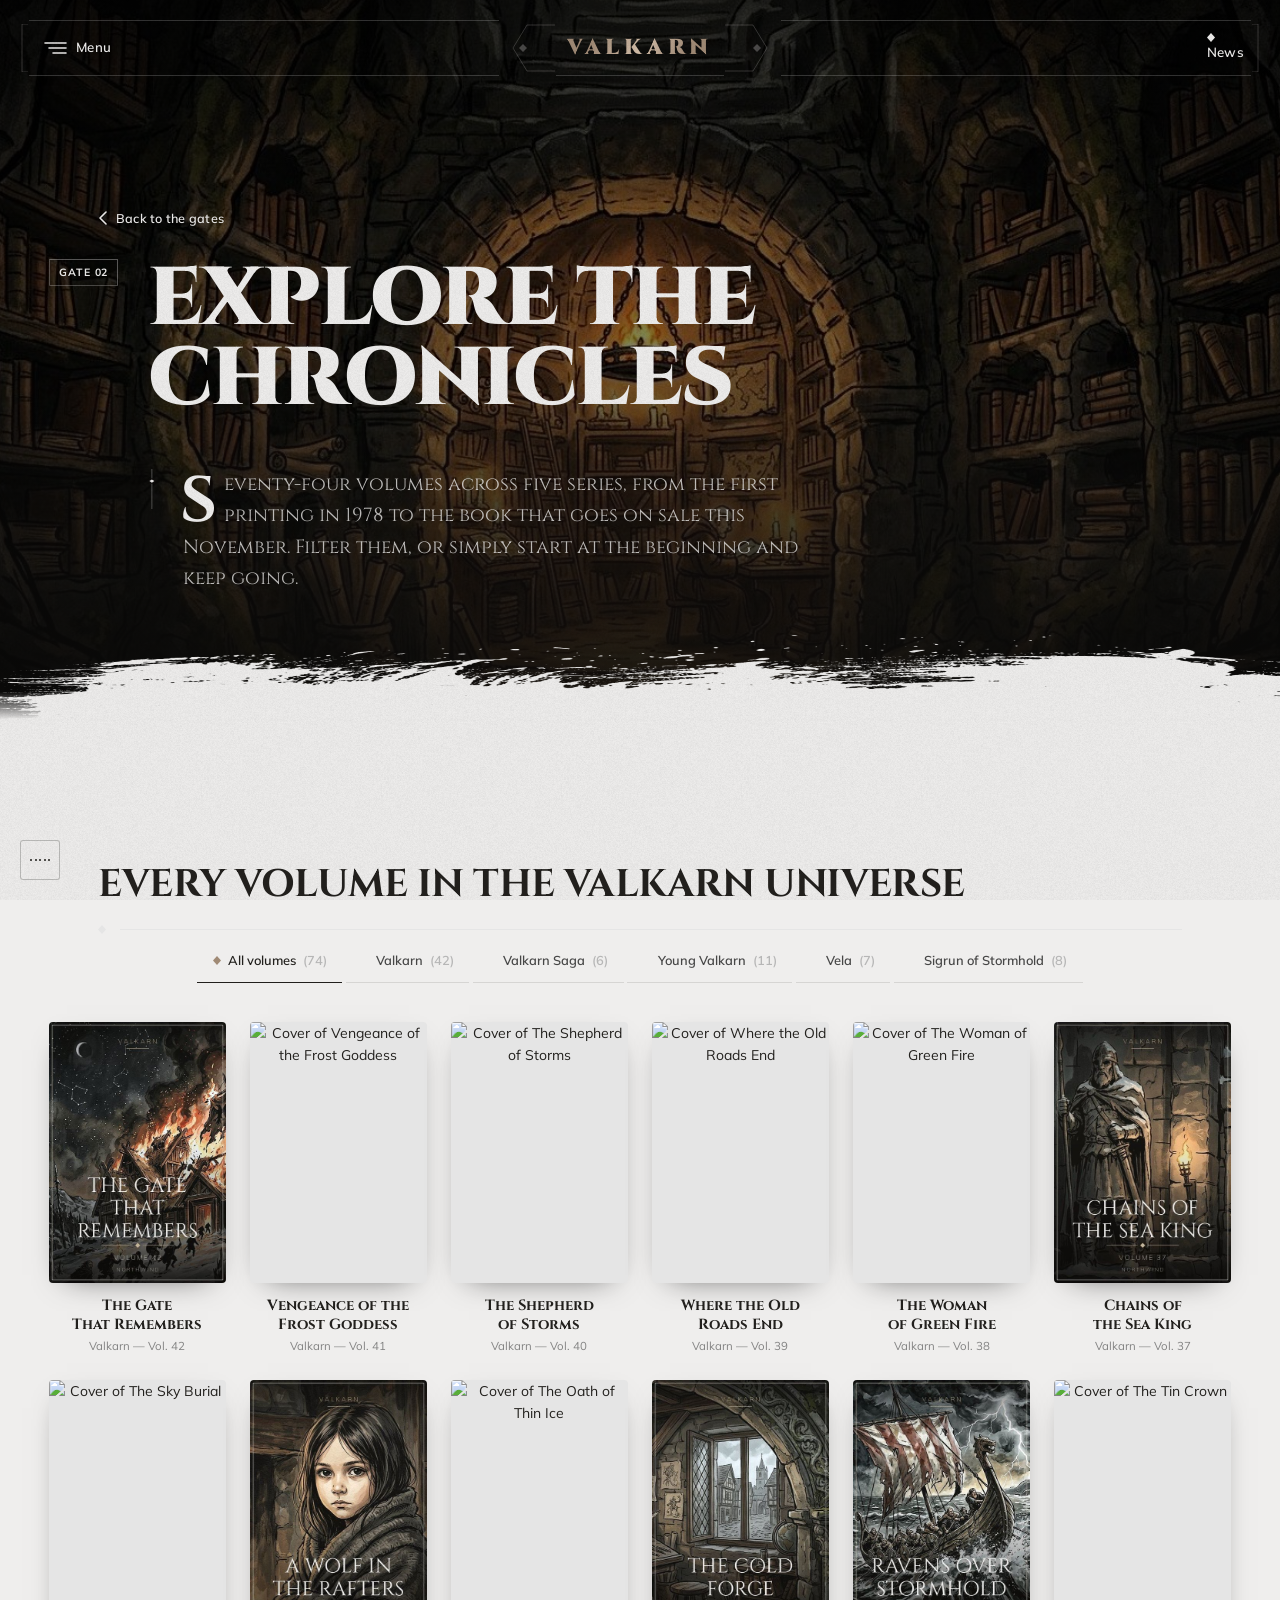
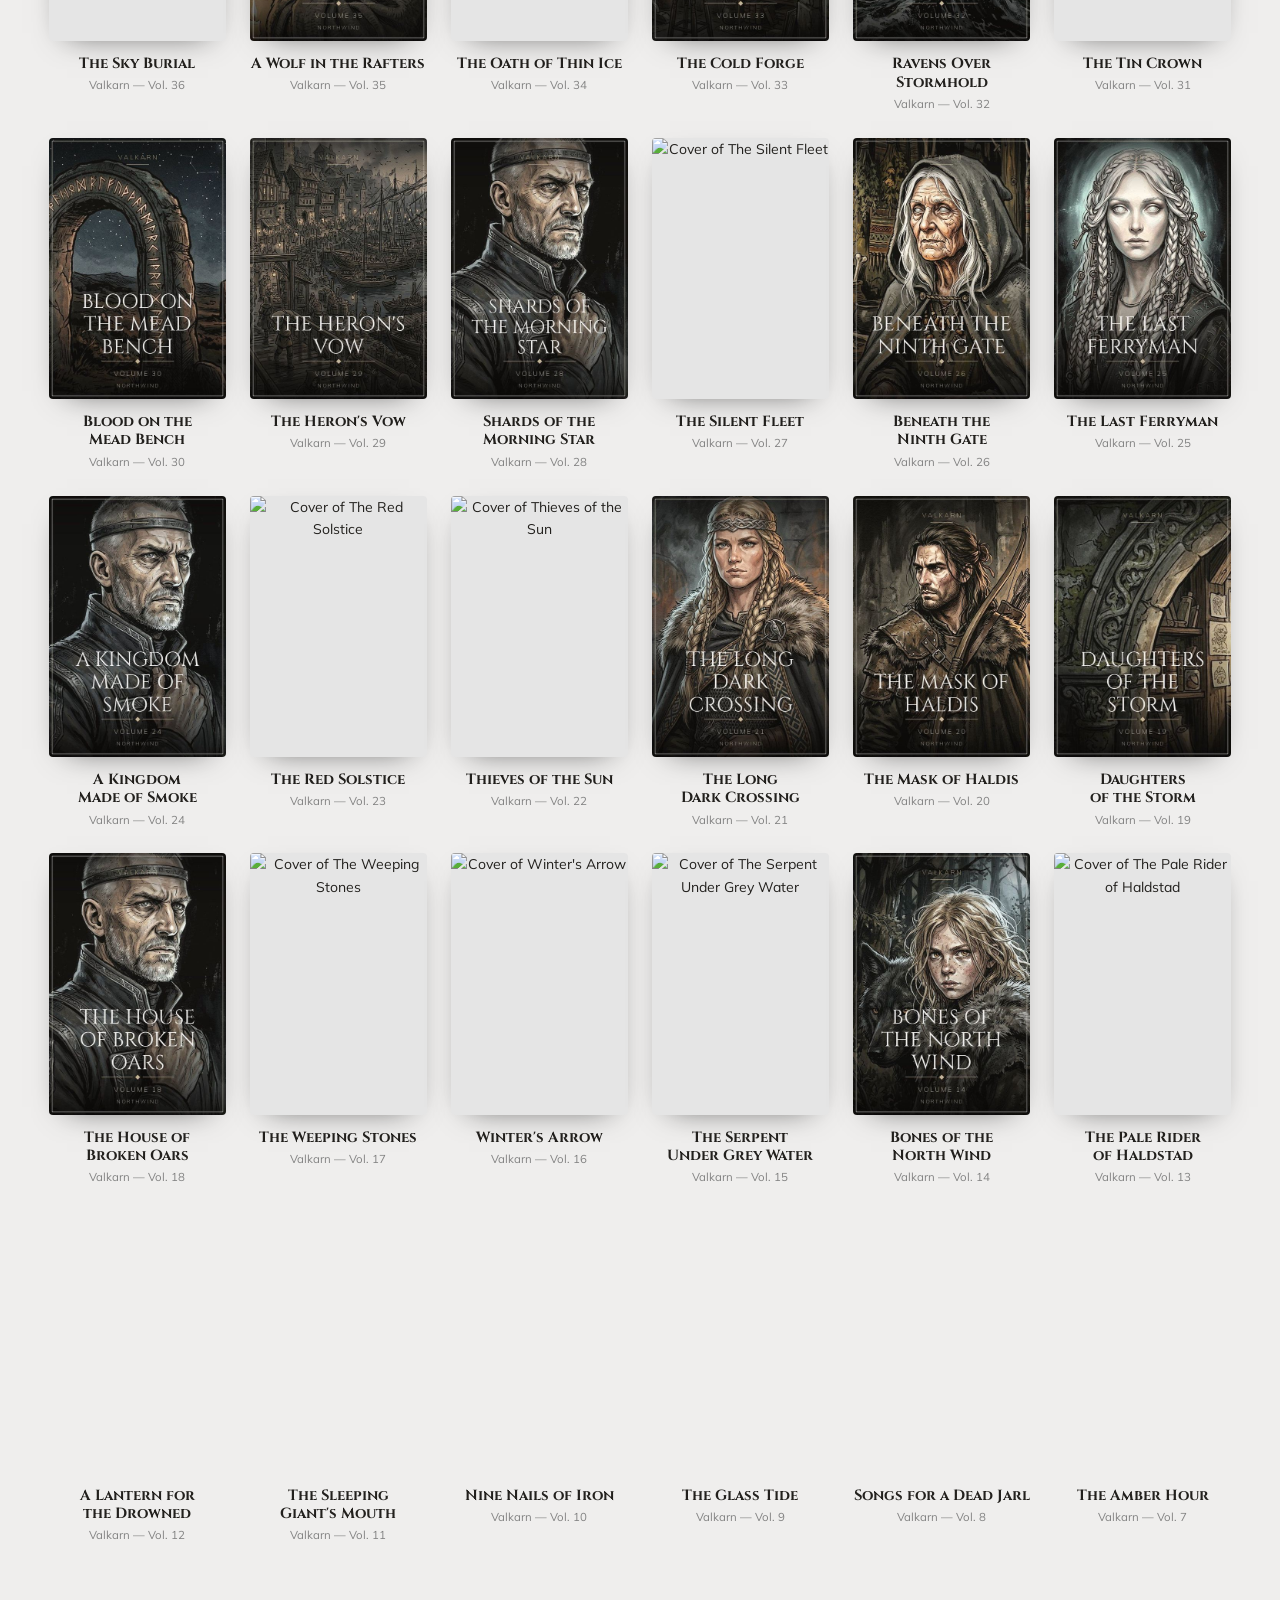
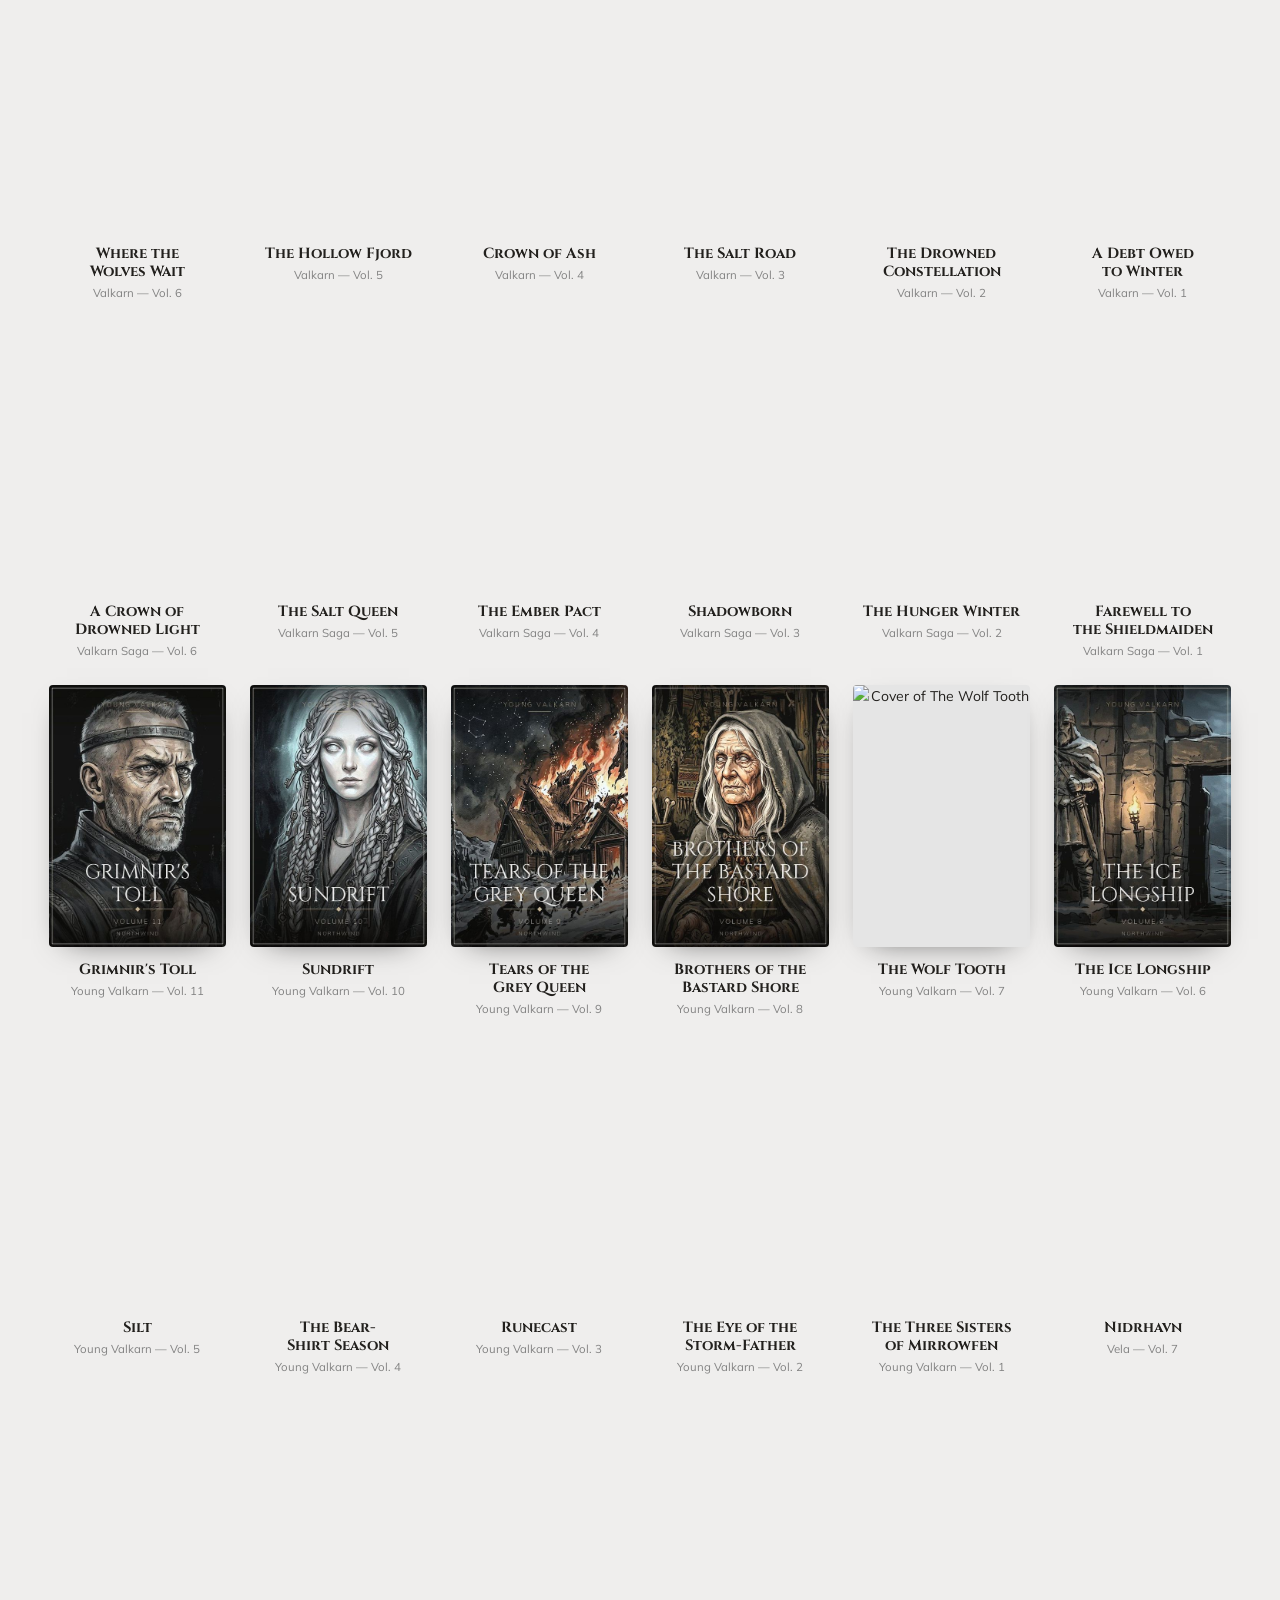
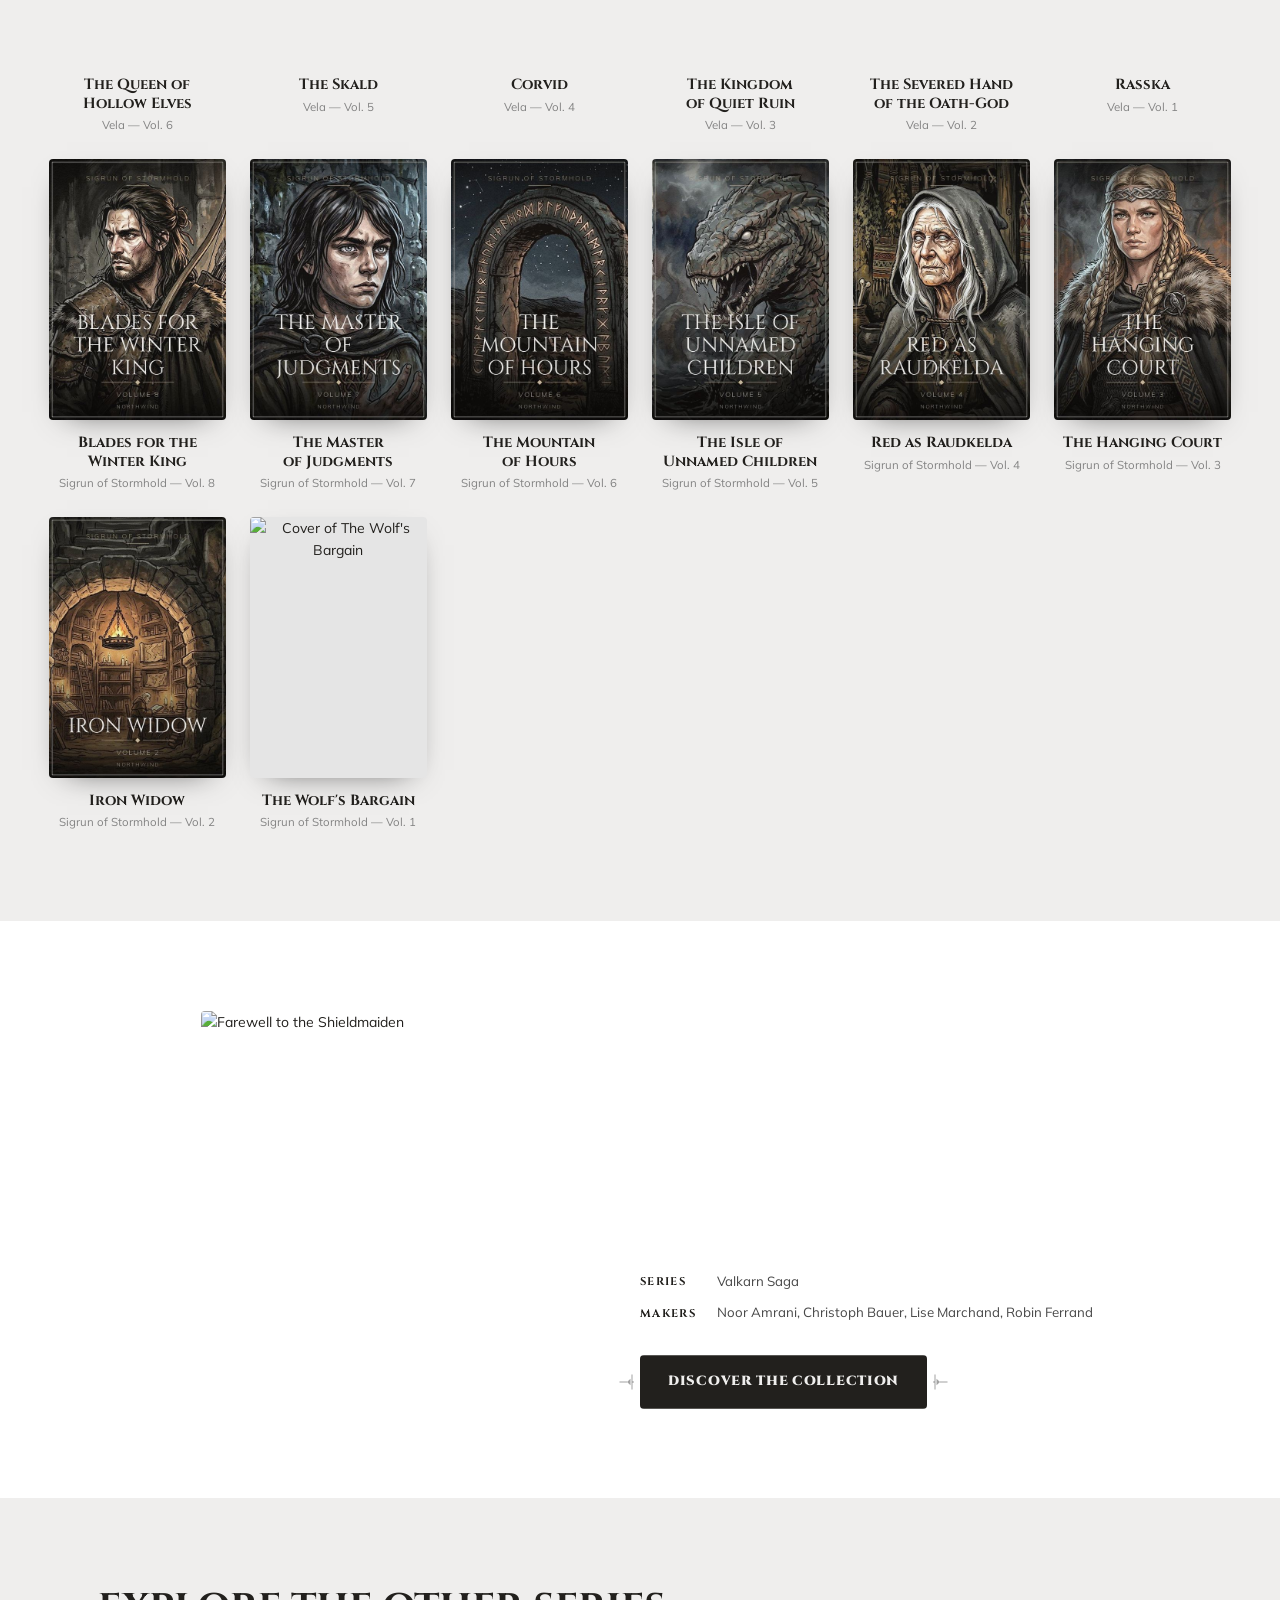
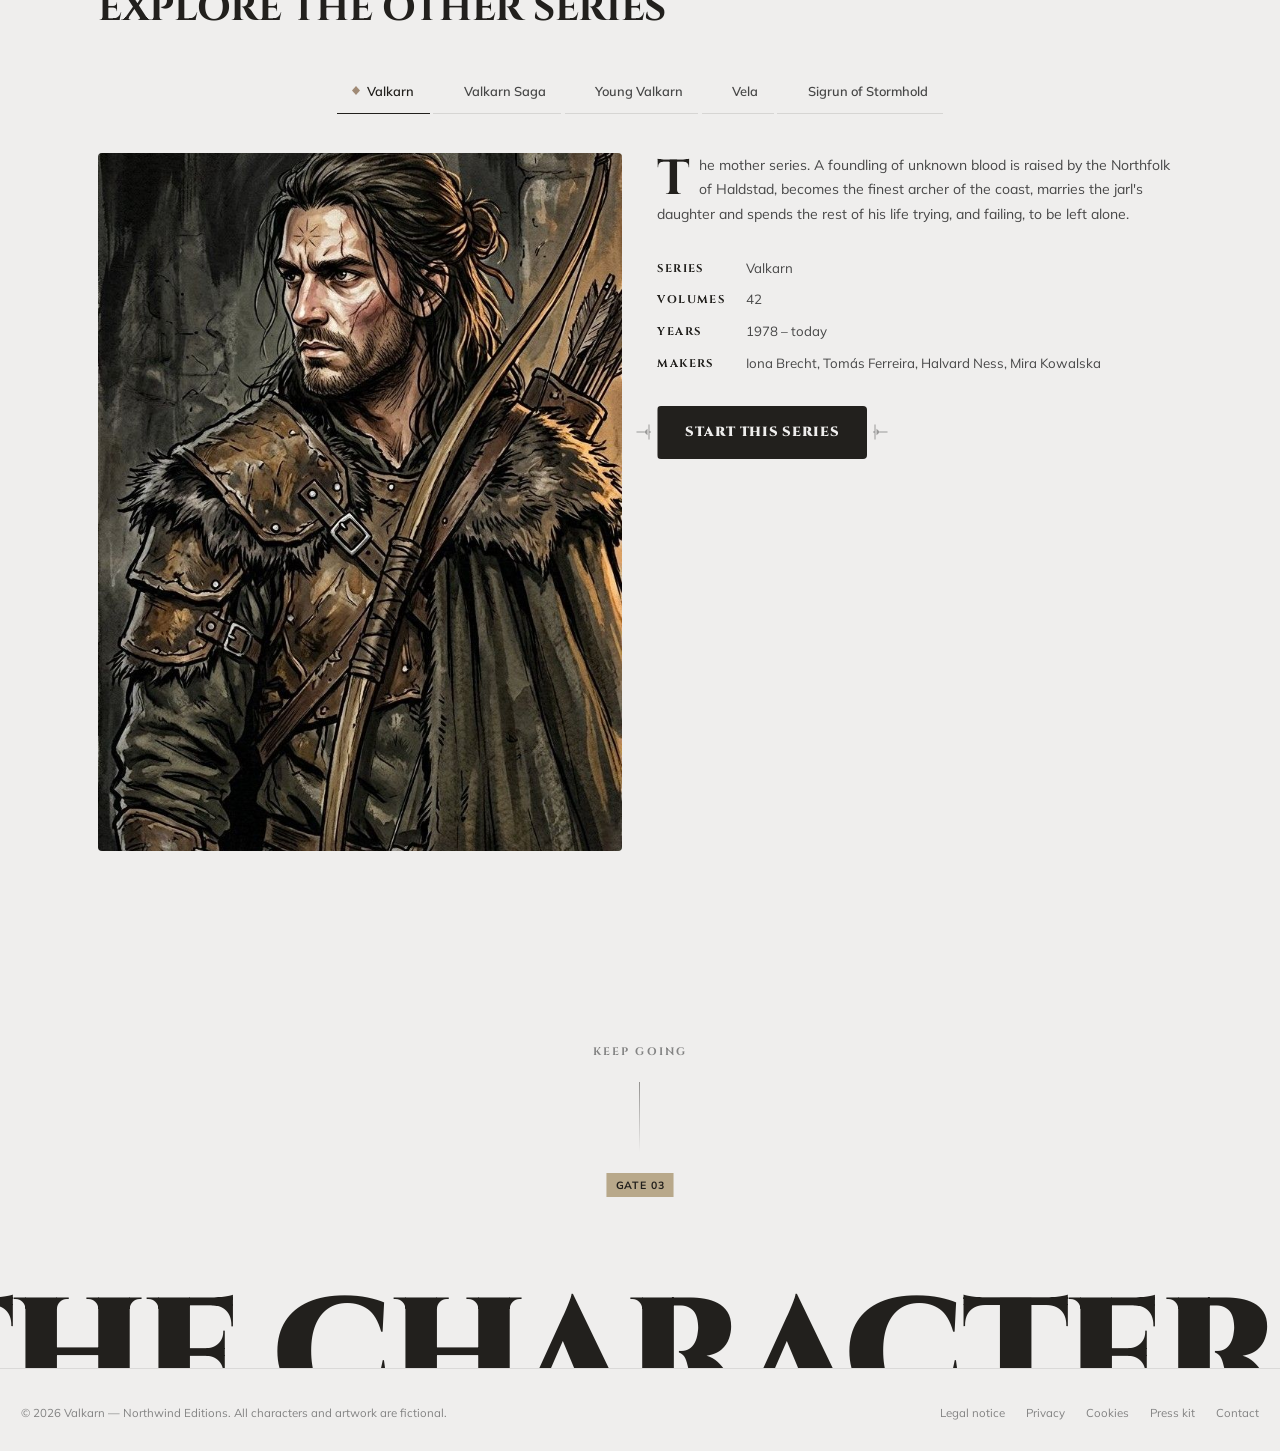
==== commit a722b231: "Update chronicles.html" ====
--- a/chronicles.html
+++ b/chronicles.html
@@ -480,7 +480,7 @@
               >
                 <div class="card__media">
                   <img
-                    src="assets/img/covers/the-gate-that-remembers.jpg"
+                    src="covers/the-gate-that-remembers.jpg"
                     alt="Cover of The Gate That Remembers"
                     loading="lazy"
                     width="270"
@@ -512,7 +512,7 @@
               >
                 <div class="card__media">
                   <img
-                    src="assets/img/covers/vengeance-of-the-frost-goddess.jpg"
+                    src="covers/vengeance-of-the-frost-goddess.jpg"
                     alt="Cover of Vengeance of the Frost Goddess"
                     loading="lazy"
                     width="270"
@@ -544,7 +544,7 @@
               >
                 <div class="card__media">
                   <img
-                    src="assets/img/covers/the-shepherd-of-storms.jpg"
+                    src="covers/the-shepherd-of-storms.jpg"
                     alt="Cover of The Shepherd of Storms"
                     loading="lazy"
                     width="270"
@@ -576,7 +576,7 @@
               >
                 <div class="card__media">
                   <img
-                    src="assets/img/covers/where-the-old-roads-end.jpg"
+                    src="covers/where-the-old-roads-end.jpg"
                     alt="Cover of Where the Old Roads End"
                     loading="lazy"
                     width="270"
@@ -608,7 +608,7 @@
               >
                 <div class="card__media">
                   <img
-                    src="assets/img/covers/the-woman-of-green-fire.jpg"
+                    src="covers/the-woman-of-green-fire.jpg"
                     alt="Cover of The Woman of Green Fire"
                     loading="lazy"
                     width="270"
@@ -640,7 +640,7 @@
               >
                 <div class="card__media">
                   <img
-                    src="assets/img/covers/chains-of-the-sea-king.jpg"
+                    src="covers/chains-of-the-sea-king.jpg"
                     alt="Cover of Chains of the Sea King"
                     loading="lazy"
                     width="270"
@@ -672,7 +672,7 @@
               >
                 <div class="card__media">
                   <img
-                    src="assets/img/covers/the-sky-burial.jpg"
+                    src="covers/the-sky-burial.jpg"
                     alt="Cover of The Sky Burial"
                     loading="lazy"
                     width="270"
@@ -704,7 +704,7 @@
               >
                 <div class="card__media">
                   <img
-                    src="assets/img/covers/a-wolf-in-the-rafters.jpg"
+                    src="covers/a-wolf-in-the-rafters.jpg"
                     alt="Cover of A Wolf in the Rafters"
                     loading="lazy"
                     width="270"
@@ -736,7 +736,7 @@
               >
                 <div class="card__media">
                   <img
-                    src="assets/img/covers/the-oath-of-thin-ice.jpg"
+                    src="covers/the-oath-of-thin-ice.jpg"
                     alt="Cover of The Oath of Thin Ice"
                     loading="lazy"
                     width="270"
@@ -768,7 +768,7 @@
               >
                 <div class="card__media">
                   <img
-                    src="assets/img/covers/the-cold-forge.jpg"
+                    src="covers/the-cold-forge.jpg"
                     alt="Cover of The Cold Forge"
                     loading="lazy"
                     width="270"
@@ -800,7 +800,7 @@
               >
                 <div class="card__media">
                   <img
-                    src="assets/img/covers/ravens-over-stormhold.jpg"
+                    src="covers/ravens-over-stormhold.jpg"
                     alt="Cover of Ravens Over Stormhold"
                     loading="lazy"
                     width="270"
@@ -832,7 +832,7 @@
               >
                 <div class="card__media">
                   <img
-                    src="assets/img/covers/the-tin-crown.jpg"
+                    src="covers/the-tin-crown.jpg"
                     alt="Cover of The Tin Crown"
                     loading="lazy"
                     width="270"
@@ -864,7 +864,7 @@
               >
                 <div class="card__media">
                   <img
-                    src="assets/img/covers/blood-on-the-mead-bench.jpg"
+                    src="covers/blood-on-the-mead-bench.jpg"
                     alt="Cover of Blood on the Mead Bench"
                     loading="lazy"
                     width="270"
@@ -896,7 +896,7 @@
               >
                 <div class="card__media">
                   <img
-                    src="assets/img/covers/the-herons-vow.jpg"
+                    src="covers/the-herons-vow.jpg"
                     alt="Cover of The Heron's Vow"
                     loading="lazy"
                     width="270"
@@ -928,7 +928,7 @@
               >
                 <div class="card__media">
                   <img
-                    src="assets/img/covers/shards-of-the-morning-star.jpg"
+                    src="covers/shards-of-the-morning-star.jpg"
                     alt="Cover of Shards of the Morning Star"
                     loading="lazy"
                     width="270"
@@ -960,7 +960,7 @@
               >
                 <div class="card__media">
                   <img
-                    src="assets/img/covers/the-silent-fleet.jpg"
+                    src="covers/the-silent-fleet.jpg"
                     alt="Cover of The Silent Fleet"
                     loading="lazy"
                     width="270"
@@ -992,7 +992,7 @@
               >
                 <div class="card__media">
                   <img
-                    src="assets/img/covers/beneath-the-ninth-gate.jpg"
+                    src="covers/beneath-the-ninth-gate.jpg"
                     alt="Cover of Beneath the Ninth Gate"
                     loading="lazy"
                     width="270"
@@ -1024,7 +1024,7 @@
               >
                 <div class="card__media">
                   <img
-                    src="assets/img/covers/the-last-ferryman.jpg"
+                    src="covers/the-last-ferryman.jpg"
                     alt="Cover of The Last Ferryman"
                     loading="lazy"
                     width="270"
@@ -1056,7 +1056,7 @@
               >
                 <div class="card__media">
                   <img
-                    src="assets/img/covers/a-kingdom-made-of-smoke.jpg"
+                    src="covers/a-kingdom-made-of-smoke.jpg"
                     alt="Cover of A Kingdom Made of Smoke"
                     loading="lazy"
                     width="270"
@@ -1088,7 +1088,7 @@
               >
                 <div class="card__media">
                   <img
-                    src="assets/img/covers/the-red-solstice.jpg"
+                    src="covers/the-red-solstice.jpg"
                     alt="Cover of The Red Solstice"
                     loading="lazy"
                     width="270"
@@ -1120,7 +1120,7 @@
               >
                 <div class="card__media">
                   <img
-                    src="assets/img/covers/thieves-of-the-sun.jpg"
+                    src="covers/thieves-of-the-sun.jpg"
                     alt="Cover of Thieves of the Sun"
                     loading="lazy"
                     width="270"
@@ -1152,7 +1152,7 @@
               >
                 <div class="card__media">
                   <img
-                    src="assets/img/covers/the-long-dark-crossing.jpg"
+                    src="covers/the-long-dark-crossing.jpg"
                     alt="Cover of The Long Dark Crossing"
                     loading="lazy"
                     width="270"
@@ -1184,7 +1184,7 @@
               >
                 <div class="card__media">
                   <img
-                    src="assets/img/covers/the-mask-of-haldis.jpg"
+                    src="covers/the-mask-of-haldis.jpg"
                     alt="Cover of The Mask of Haldis"
                     loading="lazy"
                     width="270"
@@ -1216,7 +1216,7 @@
               >
                 <div class="card__media">
                   <img
-                    src="assets/img/covers/daughters-of-the-storm.jpg"
+                    src="covers/daughters-of-the-storm.jpg"
                     alt="Cover of Daughters of the Storm"
                     loading="lazy"
                     width="270"
@@ -1248,7 +1248,7 @@
               >
                 <div class="card__media">
                   <img
-                    src="assets/img/covers/the-house-of-broken-oars.jpg"
+                    src="covers/the-house-of-broken-oars.jpg"
                     alt="Cover of The House of Broken Oars"
                     loading="lazy"
                     width="270"
@@ -1280,7 +1280,7 @@
               >
                 <div class="card__media">
                   <img
-                    src="assets/img/covers/the-weeping-stones.jpg"
+                    src="covers/the-weeping-stones.jpg"
                     alt="Cover of The Weeping Stones"
                     loading="lazy"
                     width="270"
@@ -1312,7 +1312,7 @@
               >
                 <div class="card__media">
                   <img
-                    src="assets/img/covers/winters-arrow.jpg"
+                    src="covers/winters-arrow.jpg"
                     alt="Cover of Winter's Arrow"
                     loading="lazy"
                     width="270"
@@ -1344,7 +1344,7 @@
               >
                 <div class="card__media">
                   <img
-                    src="assets/img/covers/the-serpent-under-grey-water.jpg"
+                    src="covers/the-serpent-under-grey-water.jpg"
                     alt="Cover of The Serpent Under Grey Water"
                     loading="lazy"
                     width="270"
@@ -1376,7 +1376,7 @@
               >
                 <div class="card__media">
                   <img
-                    src="assets/img/covers/bones-of-the-north-wind.jpg"
+                    src="covers/bones-of-the-north-wind.jpg"
                     alt="Cover of Bones of the North Wind"
                     loading="lazy"
                     width="270"
@@ -1408,7 +1408,7 @@
               >
                 <div class="card__media">
                   <img
-                    src="assets/img/covers/the-pale-rider-of-haldstad.jpg"
+                    src="covers/the-pale-rider-of-haldstad.jpg"
                     alt="Cover of The Pale Rider of Haldstad"
                     loading="lazy"
                     width="270"
@@ -1440,7 +1440,7 @@
               >
                 <div class="card__media">
                   <img
-                    src="assets/img/covers/a-lantern-for-the-drowned.jpg"
+                    src="covers/a-lantern-for-the-drowned.jpg"
                     alt="Cover of A Lantern for the Drowned"
                     loading="lazy"
                     width="270"
@@ -1472,7 +1472,7 @@
               >
                 <div class="card__media">
                   <img
-                    src="assets/img/covers/the-sleeping-giants-mouth.jpg"
+                    src="covers/the-sleeping-giants-mouth.jpg"
                     alt="Cover of The Sleeping Giant's Mouth"
                     loading="lazy"
                     width="270"
@@ -1504,7 +1504,7 @@
               >
                 <div class="card__media">
                   <img
-                    src="assets/img/covers/nine-nails-of-iron.jpg"
+                    src="covers/nine-nails-of-iron.jpg"
                     alt="Cover of Nine Nails of Iron"
                     loading="lazy"
                     width="270"
@@ -1536,7 +1536,7 @@
               >
                 <div class="card__media">
                   <img
-                    src="assets/img/covers/the-glass-tide.jpg"
+                    src="covers/the-glass-tide.jpg"
                     alt="Cover of The Glass Tide"
                     loading="lazy"
                     width="270"
@@ -1568,7 +1568,7 @@
               >
                 <div class="card__media">
                   <img
-                    src="assets/img/covers/songs-for-a-dead-jarl.jpg"
+                    src="covers/songs-for-a-dead-jarl.jpg"
                     alt="Cover of Songs for a Dead Jarl"
                     loading="lazy"
                     width="270"
@@ -1600,7 +1600,7 @@
               >
                 <div class="card__media">
                   <img
-                    src="assets/img/covers/the-amber-hour.jpg"
+                    src="covers/the-amber-hour.jpg"
                     alt="Cover of The Amber Hour"
                     loading="lazy"
                     width="270"
@@ -1632,7 +1632,7 @@
               >
                 <div class="card__media">
                   <img
-                    src="assets/img/covers/where-the-wolves-wait.jpg"
+                    src="covers/where-the-wolves-wait.jpg"
                     alt="Cover of Where the Wolves Wait"
                     loading="lazy"
                     width="270"
@@ -1664,7 +1664,7 @@
               >
                 <div class="card__media">
                   <img
-                    src="assets/img/covers/the-hollow-fjord.jpg"
+                    src="covers/the-hollow-fjord.jpg"
                     alt="Cover of The Hollow Fjord"
                     loading="lazy"
                     width="270"
@@ -1696,7 +1696,7 @@
               >
                 <div class="card__media">
                   <img
-                    src="assets/img/covers/crown-of-ash.jpg"
+                    src="covers/crown-of-ash.jpg"
                     alt="Cover of Crown of Ash"
                     loading="lazy"
                     width="270"
@@ -1728,7 +1728,7 @@
               >
                 <div class="card__media">
                   <img
-                    src="assets/img/covers/the-salt-road.jpg"
+                    src="covers/the-salt-road.jpg"
                     alt="Cover of The Salt Road"
                     loading="lazy"
                     width="270"
@@ -1760,7 +1760,7 @@
               >
                 <div class="card__media">
                   <img
-                    src="assets/img/covers/the-drowned-constellation.jpg"
+                    src="covers/the-drowned-constellation.jpg"
                     alt="Cover of The Drowned Constellation"
                     loading="lazy"
                     width="270"
@@ -1792,7 +1792,7 @@
               >
                 <div class="card__media">
                   <img
-                    src="assets/img/covers/a-debt-owed-to-winter.jpg"
+                    src="covers/a-debt-owed-to-winter.jpg"
                     alt="Cover of A Debt Owed to Winter"
                     loading="lazy"
                     width="270"
@@ -1824,7 +1824,7 @@
               >
                 <div class="card__media">
                   <img
-                    src="assets/img/covers/a-crown-of-drowned-light.jpg"
+                    src="covers/a-crown-of-drowned-light.jpg"
                     alt="Cover of A Crown of Drowned Light"
                     loading="lazy"
                     width="270"
@@ -1856,7 +1856,7 @@
               >
                 <div class="card__media">
                   <img
-                    src="assets/img/covers/the-salt-queen.jpg"
+                    src="covers/the-salt-queen.jpg"
                     alt="Cover of The Salt Queen"
                     loading="lazy"
                     width="270"
@@ -1888,7 +1888,7 @@
               >
                 <div class="card__media">
                   <img
-                    src="assets/img/covers/the-ember-pact.jpg"
+                    src="covers/the-ember-pact.jpg"
                     alt="Cover of The Ember Pact"
                     loading="lazy"
                     width="270"
@@ -1920,7 +1920,7 @@
               >
                 <div class="card__media">
                   <img
-                    src="assets/img/covers/shadowborn.jpg"
+                    src="covers/shadowborn.jpg"
                     alt="Cover of Shadowborn"
                     loading="lazy"
                     width="270"
@@ -1952,7 +1952,7 @@
               >
                 <div class="card__media">
                   <img
-                    src="assets/img/covers/the-hunger-winter.jpg"
+                    src="covers/the-hunger-winter.jpg"
                     alt="Cover of The Hunger Winter"
                     loading="lazy"
                     width="270"
@@ -1984,7 +1984,7 @@
               >
                 <div class="card__media">
                   <img
-                    src="assets/img/covers/farewell-to-the-shieldmaiden.jpg"
+                    src="covers/farewell-to-the-shieldmaiden.jpg"
                     alt="Cover of Farewell to the Shieldmaiden"
                     loading="lazy"
                     width="270"
@@ -2016,7 +2016,7 @@
               >
                 <div class="card__media">
                   <img
-                    src="assets/img/covers/grimnirs-toll.jpg"
+                    src="covers/grimnirs-toll.jpg"
                     alt="Cover of Grimnir's Toll"
                     loading="lazy"
                     width="270"
@@ -2048,7 +2048,7 @@
               >
                 <div class="card__media">
                   <img
-                    src="assets/img/covers/sundrift.jpg"
+                    src="covers/sundrift.jpg"
                     alt="Cover of Sundrift"
                     loading="lazy"
                     width="270"
@@ -2080,7 +2080,7 @@
               >
                 <div class="card__media">
                   <img
-                    src="assets/img/covers/tears-of-the-grey-queen.jpg"
+                    src="covers/tears-of-the-grey-queen.jpg"
                     alt="Cover of Tears of the Grey Queen"
                     loading="lazy"
                     width="270"
@@ -2112,7 +2112,7 @@
               >
                 <div class="card__media">
                   <img
-                    src="assets/img/covers/brothers-of-the-bastard-shore.jpg"
+                    src="covers/brothers-of-the-bastard-shore.jpg"
                     alt="Cover of Brothers of the Bastard Shore"
                     loading="lazy"
                     width="270"
@@ -2144,7 +2144,7 @@
               >
                 <div class="card__media">
                   <img
-                    src="assets/img/covers/the-wolf-tooth.jpg"
+                    src="covers/the-wolf-tooth.jpg"
                     alt="Cover of The Wolf Tooth"
                     loading="lazy"
                     width="270"
@@ -2176,7 +2176,7 @@
               >
                 <div class="card__media">
                   <img
-                    src="assets/img/covers/the-ice-longship.jpg"
+                    src="covers/the-ice-longship.jpg"
                     alt="Cover of The Ice Longship"
                     loading="lazy"
                     width="270"
@@ -2204,7 +2204,7 @@
               <a href="volume.html?v=silt" data-tilt style="display: contents">
                 <div class="card__media">
                   <img
-                    src="assets/img/covers/silt.jpg"
+                    src="covers/silt.jpg"
                     alt="Cover of Silt"
                     loading="lazy"
                     width="270"
@@ -2236,7 +2236,7 @@
               >
                 <div class="card__media">
                   <img
-                    src="assets/img/covers/the-bear-shirt-season.jpg"
+                    src="covers/the-bear-shirt-season.jpg"
                     alt="Cover of The Bear-Shirt Season"
                     loading="lazy"
                     width="270"
@@ -2268,7 +2268,7 @@
               >
                 <div class="card__media">
                   <img
-                    src="assets/img/covers/runecast.jpg"
+                    src="covers/runecast.jpg"
                     alt="Cover of Runecast"
                     loading="lazy"
                     width="270"
@@ -2300,7 +2300,7 @@
               >
                 <div class="card__media">
                   <img
-                    src="assets/img/covers/the-eye-of-the-storm-father.jpg"
+                    src="covers/the-eye-of-the-storm-father.jpg"
                     alt="Cover of The Eye of the Storm-Father"
                     loading="lazy"
                     width="270"
@@ -2332,7 +2332,7 @@
               >
                 <div class="card__media">
                   <img
-                    src="assets/img/covers/the-three-sisters-of-mirrowfen.jpg"
+                    src="covers/the-three-sisters-of-mirrowfen.jpg"
                     alt="Cover of The Three Sisters of Mirrowfen"
                     loading="lazy"
                     width="270"
@@ -2364,7 +2364,7 @@
               >
                 <div class="card__media">
                   <img
-                    src="assets/img/covers/nidrhavn.jpg"
+                    src="covers/nidrhavn.jpg"
                     alt="Cover of Nidrhavn"
                     loading="lazy"
                     width="270"
@@ -2396,7 +2396,7 @@
               >
                 <div class="card__media">
                   <img
-                    src="assets/img/covers/the-queen-of-hollow-elves.jpg"
+                    src="covers/the-queen-of-hollow-elves.jpg"
                     alt="Cover of The Queen of Hollow Elves"
                     loading="lazy"
                     width="270"
@@ -2428,7 +2428,7 @@
               >
                 <div class="card__media">
                   <img
-                    src="assets/img/covers/the-skald.jpg"
+                    src="covers/the-skald.jpg"
                     alt="Cover of The Skald"
                     loading="lazy"
                     width="270"
@@ -2460,7 +2460,7 @@
               >
                 <div class="card__media">
                   <img
-                    src="assets/img/covers/corvid.jpg"
+                    src="covers/corvid.jpg"
                     alt="Cover of Corvid"
                     loading="lazy"
                     width="270"
@@ -2492,7 +2492,7 @@
               >
                 <div class="card__media">
                   <img
-                    src="assets/img/covers/the-kingdom-of-quiet-ruin.jpg"
+                    src="covers/the-kingdom-of-quiet-ruin.jpg"
                     alt="Cover of The Kingdom of Quiet Ruin"
                     loading="lazy"
                     width="270"
@@ -2524,7 +2524,7 @@
               >
                 <div class="card__media">
                   <img
-                    src="assets/img/covers/the-severed-hand-of-the-oath-god.jpg"
+                    src="covers/the-severed-hand-of-the-oath-god.jpg"
                     alt="Cover of The Severed Hand of the Oath-God"
                     loading="lazy"
                     width="270"
@@ -2556,7 +2556,7 @@
               >
                 <div class="card__media">
                   <img
-                    src="assets/img/covers/rasska.jpg"
+                    src="covers/rasska.jpg"
                     alt="Cover of Rasska"
                     loading="lazy"
                     width="270"
@@ -2588,7 +2588,7 @@
               >
                 <div class="card__media">
                   <img
-                    src="assets/img/covers/blades-for-the-winter-king.jpg"
+                    src="covers/blades-for-the-winter-king.jpg"
                     alt="Cover of Blades for the Winter King"
                     loading="lazy"
                     width="270"
@@ -2620,7 +2620,7 @@
               >
                 <div class="card__media">
                   <img
-                    src="assets/img/covers/the-master-of-judgments.jpg"
+                    src="covers/the-master-of-judgments.jpg"
                     alt="Cover of The Master of Judgments"
                     loading="lazy"
                     width="270"
@@ -2652,7 +2652,7 @@
               >
                 <div class="card__media">
                   <img
-                    src="assets/img/covers/the-mountain-of-hours.jpg"
+                    src="covers/the-mountain-of-hours.jpg"
                     alt="Cover of The Mountain of Hours"
                     loading="lazy"
                     width="270"
@@ -2684,7 +2684,7 @@
               >
                 <div class="card__media">
                   <img
-                    src="assets/img/covers/the-isle-of-unnamed-children.jpg"
+                    src="covers/the-isle-of-unnamed-children.jpg"
                     alt="Cover of The Isle of Unnamed Children"
                     loading="lazy"
                     width="270"
@@ -2716,7 +2716,7 @@
               >
                 <div class="card__media">
                   <img
-                    src="assets/img/covers/red-as-raudkelda.jpg"
+                    src="covers/red-as-raudkelda.jpg"
                     alt="Cover of Red as Raudkelda"
                     loading="lazy"
                     width="270"
@@ -2748,7 +2748,7 @@
               >
                 <div class="card__media">
                   <img
-                    src="assets/img/covers/the-hanging-court.jpg"
+                    src="covers/the-hanging-court.jpg"
                     alt="Cover of The Hanging Court"
                     loading="lazy"
                     width="270"
@@ -2780,7 +2780,7 @@
               >
                 <div class="card__media">
                   <img
-                    src="assets/img/covers/iron-widow.jpg"
+                    src="covers/iron-widow.jpg"
                     alt="Cover of Iron Widow"
                     loading="lazy"
                     width="270"
@@ -2812,7 +2812,7 @@
               >
                 <div class="card__media">
                   <img
-                    src="assets/img/covers/the-wolfs-bargain.jpg"
+                    src="covers/the-wolfs-bargain.jpg"
                     alt="Cover of The Wolf's Bargain"
                     loading="lazy"
                     width="270"
--- a/assets/css/main.css
+++ b/assets/css/main.css
@@ -0,0 +1,2024 @@
+/* =========================================================================
+   VALKARN — core stylesheet
+   Built by hand. Order: fonts, tokens, reset, layout, type, chrome,
+   gate experience, page furniture, components, responsive.
+   ========================================================================= */
+
+/* ---------- 1. Fonts ---------------------------------------------------- */
+@font-face {
+  font-family: "Cinzel";
+  src: url("../fonts/cinzel-latin.woff2") format("woff2");
+  font-weight: 400 900;
+  font-style: normal;
+  font-display: swap;
+  unicode-range:
+    U+0000-00FF, U+0131, U+0152-0153, U+02BB-02BC, U+02C6, U+02DA, U+02DC,
+    U+2000-206F, U+2074, U+20AC, U+2122, U+2191, U+2193, U+2212, U+2215;
+}
+@font-face {
+  font-family: "Cinzel";
+  src: url("../fonts/cinzel-latin-ext.woff2") format("woff2");
+  font-weight: 400 900;
+  font-style: normal;
+  font-display: swap;
+  unicode-range: U+0100-024F, U+0259, U+1E00-1EFF, U+2020, U+20A0-20AB;
+}
+@font-face {
+  font-family: "Mulish";
+  src: url("../fonts/mulish-latin.woff2") format("woff2");
+  font-weight: 300 900;
+  font-style: normal;
+  font-display: swap;
+  unicode-range:
+    U+0000-00FF, U+0131, U+0152-0153, U+02BB-02BC, U+02C6, U+02DA, U+02DC,
+    U+2000-206F, U+2074, U+20AC, U+2122, U+2191, U+2193, U+2212, U+2215;
+}
+@font-face {
+  font-family: "Mulish";
+  src: url("../fonts/mulish-latin-ext.woff2") format("woff2");
+  font-weight: 300 900;
+  font-style: normal;
+  font-display: swap;
+  unicode-range: U+0100-024F, U+0259, U+1E00-1EFF, U+2020, U+20A0-20AB;
+}
+@font-face {
+  font-family: "Mulish";
+  src: url("../fonts/mulish-latin-italic.woff2") format("woff2");
+  font-weight: 300 900;
+  font-style: italic;
+  font-display: swap;
+}
+
+/* ---------- 2. Tokens --------------------------------------------------- */
+:root {
+  --black: #000;
+  --dark: #22201d;
+  --dark-2: #1a1a1a;
+  --dark-grey: #474747;
+  --mid-grey: #838383;
+  --grey: #e5e5e5;
+  --off-white: #efeeed;
+  --gold: #b8a88a;
+  --gold-deep: #a08a75;
+  --gold-light: #d3bea9;
+
+  --display: "Cinzel", "Times New Roman", serif;
+  --body: "Mulish", Arial, Helvetica, sans-serif;
+
+  --header-h: 56px;
+  --gutter: 1.5rem;
+  --radius: 4px;
+
+  --ease-out: cubic-bezier(0.22, 1, 0.36, 1);
+  --ease-in-out: cubic-bezier(0.65, 0, 0.35, 1);
+
+  /* 26 track grid: 1440px of content, 24 inner columns */
+  --container: [full-start] minmax(calc(50% - 720px), 1fr) [main-start]
+    repeat(24, [col-start] 1fr) [main-end] minmax(calc(50% - 720px), 1fr)
+    [full-end];
+
+  font-size: 14px;
+  text-rendering: optimizeLegibility;
+  -webkit-font-smoothing: antialiased;
+  -moz-osx-font-smoothing: grayscale;
+  font-synthesis: none;
+}
+
+/* ---------- 3. Reset ---------------------------------------------------- */
+*,
+*::before,
+*::after {
+  box-sizing: border-box;
+}
+* {
+  margin: 0;
+  padding: 0;
+}
+html {
+  scroll-behavior: auto;
+  background: var(--dark);
+}
+body {
+  min-height: 100svh;
+  background: var(--off-white);
+  color: var(--dark);
+  font-family: var(--body);
+  font-size: 1rem;
+  line-height: 1.6;
+  overflow-x: hidden;
+}
+body.is-loading {
+  overflow: hidden;
+}
+body.home {
+  background: var(--black);
+  color: var(--off-white);
+  overflow: hidden;
+}
+img,
+svg,
+video {
+  display: block;
+  max-width: 100%;
+}
+img {
+  height: auto;
+}
+button {
+  font: inherit;
+  color: inherit;
+  background: none;
+  border: 0;
+  cursor: pointer;
+}
+a {
+  color: inherit;
+  text-decoration: none;
+}
+ul,
+ol {
+  list-style: none;
+}
+input,
+textarea,
+select {
+  font: inherit;
+  color: inherit;
+}
+::selection {
+  background: var(--gold);
+  color: var(--dark);
+}
+:focus-visible {
+  outline: 2px solid var(--gold);
+  outline-offset: 3px;
+}
+.sr-only {
+  position: absolute;
+  width: 1px;
+  height: 1px;
+  padding: 0;
+  margin: -1px;
+  overflow: hidden;
+  clip: rect(0 0 0 0);
+  white-space: nowrap;
+  border: 0;
+}
+.skip-link {
+  position: absolute;
+  top: 0;
+  left: -9999px;
+  z-index: 100000;
+  padding: 1rem 1.5rem;
+  background: var(--dark);
+  color: var(--off-white);
+}
+.skip-link:focus {
+  left: 1rem;
+}
+
+/* grain overlay, keeps flat colour from feeling digital */
+body::after {
+  content: "";
+  position: fixed;
+  inset: 0;
+  z-index: 9998;
+  pointer-events: none;
+  background-image: url("../img/grain.png");
+  background-size: 180px;
+  opacity: 0.55;
+  mix-blend-mode: multiply;
+}
+body.home::after {
+  mix-blend-mode: overlay;
+  opacity: 0.4;
+}
+
+/* ---------- 4. Layout --------------------------------------------------- */
+.grid {
+  display: grid;
+  grid-template-columns: var(--container);
+  max-width: 100dvw;
+}
+.sect {
+  position: relative;
+  isolation: isolate;
+  overflow-x: clip;
+}
+.sect--pad {
+  padding-block: clamp(3.5rem, 7vw, 8rem);
+}
+.sect--pad-t {
+  padding-top: clamp(3.5rem, 7vw, 8rem);
+}
+.sect--pad-b {
+  padding-bottom: clamp(3.5rem, 7vw, 8rem);
+}
+/* column helpers (1 = full-start gutter, 2..25 = content, 26 = right gutter) */
+.c-main {
+  grid-column: 3 / 25;
+}
+.c-wide {
+  grid-column: 2 / 26;
+}
+.c-full {
+  grid-column: full-start / full-end;
+}
+.c-text {
+  grid-column: 3 / 25;
+}
+@media (min-width: 1024px) {
+  .c-text {
+    grid-column: 4 / 18;
+  }
+  .c-half-l {
+    grid-column: 3 / 14;
+  }
+  .c-half-r {
+    grid-column: 14 / 25;
+  }
+}
+
+/* ---------- 5. Typography ---------------------------------------------- */
+.display,
+h1,
+h2,
+h3,
+h4 {
+  font-family: var(--display);
+  font-weight: 700;
+  line-height: 1.1;
+  text-wrap: balance;
+}
+.t-hero {
+  font-size: clamp(2.6rem, 6.4vw, 6.4rem);
+  font-weight: 900;
+  letter-spacing: -0.02em;
+  text-transform: uppercase;
+  line-height: 0.98;
+}
+.t-gate {
+  font-size: calc(24px + 4vw);
+  font-weight: 900;
+  letter-spacing: -0.02em;
+  text-transform: uppercase;
+  line-height: 1.05;
+}
+.t-sect {
+  font-size: clamp(1.9rem, 3vw, 3.1rem);
+  font-weight: 700;
+  letter-spacing: -0.015em;
+  text-transform: uppercase;
+}
+.t-sub {
+  font-size: clamp(1.35rem, 1.7vw, 1.9rem);
+  font-weight: 700;
+  letter-spacing: -0.01em;
+}
+.eyebrow {
+  font-family: var(--body);
+  font-size: 0.79rem;
+  font-weight: 700;
+  letter-spacing: 0.14em;
+  text-transform: uppercase;
+  color: var(--mid-grey);
+}
+.lede {
+  font-family: var(--display);
+  font-size: clamp(1.15rem, 0.95rem + 0.45vw, 1.45rem);
+  line-height: 1.65;
+  font-weight: 400;
+}
+.wysiwyg p {
+  line-height: 1.75;
+  color: var(--dark-grey);
+}
+.wysiwyg p + p {
+  margin-top: 1.1rem;
+}
+.wysiwyg a:not(.btn):not(.card):not(.article-card) {
+  color: var(--dark);
+  text-decoration: underline;
+  text-underline-offset: 3px;
+  text-decoration-color: var(--gold);
+}
+.wysiwyg a:not(.btn):hover {
+  color: var(--gold-deep);
+}
+.wysiwyg h3 {
+  margin: 2.2rem 0 0.8rem;
+  font-size: 1.5rem;
+  text-transform: uppercase;
+  letter-spacing: -0.01em;
+}
+.wysiwyg blockquote {
+  margin: 2rem 0;
+  padding-left: 1.5rem;
+  border-left: 2px solid var(--gold);
+  font-family: var(--display);
+  font-size: 1.3rem;
+  line-height: 1.5;
+  color: var(--dark);
+}
+.drop-cap > p:first-of-type::first-letter,
+.drop-cap::first-letter {
+  -webkit-initial-letter: 2;
+  initial-letter: 2;
+  margin-right: 0.625rem;
+  font-family: var(--display);
+  font-weight: 700;
+  color: var(--dark);
+}
+.on-dark .wysiwyg p,
+.on-dark p {
+  color: rgba(239, 238, 237, 0.78);
+}
+.on-dark .drop-cap::first-letter,
+.on-dark .drop-cap > p:first-of-type::first-letter {
+  color: var(--off-white);
+}
+.gold {
+  color: var(--gold-deep);
+}
+.tnum {
+  font-variant-numeric: tabular-nums;
+}
+
+/* ---------- 6. Loader --------------------------------------------------- */
+.loader {
+  position: fixed;
+  inset: 0;
+  z-index: 99999;
+  display: block;
+  transform: translateZ(0);
+}
+.loader__screen {
+  position: absolute;
+  inset: 0;
+  display: flex;
+  align-items: center;
+  justify-content: center;
+  background: var(--off-white);
+}
+.loader__bg {
+  position: absolute;
+  inset: 0;
+  width: 100%;
+  height: 100%;
+  object-fit: cover;
+  opacity: 0.85;
+}
+.loader__inner {
+  position: relative;
+  z-index: 10;
+  display: flex;
+  flex-direction: column;
+  align-items: center;
+  justify-content: space-evenly;
+  height: 100%;
+  gap: 4rem;
+  opacity: 0;
+  transform: translateY(20px);
+  transition:
+    opacity 0.6s var(--ease-out),
+    transform 0.6s var(--ease-out);
+}
+.loader__inner.is-in {
+  opacity: 1;
+  transform: none;
+}
+.loader__rail {
+  position: relative;
+  width: 3px;
+  flex: 1 1 auto;
+  min-height: 5rem;
+  background: rgba(34, 32, 29, 0.12);
+}
+.loader__fill {
+  position: absolute;
+  inset: 0;
+  background: var(--gold);
+  transform: scaleY(0);
+  transition: transform 0.3s ease-out;
+}
+.loader__rail--top .loader__fill {
+  transform-origin: top;
+}
+.loader__rail--bottom .loader__fill {
+  transform-origin: bottom;
+}
+.loader__count {
+  position: absolute;
+  left: 0.75rem;
+  font-weight: 700;
+  font-size: 0.85rem;
+  color: var(--gold-deep);
+  font-variant-numeric: tabular-nums;
+}
+.loader__rail--top .loader__count {
+  top: 0;
+  transition: top 0.3s ease-out;
+}
+.loader__rail--bottom .loader__count {
+  bottom: 0;
+  transition: bottom 0.3s ease-out;
+}
+.loader__logo {
+  position: relative;
+  display: flex;
+  flex-direction: column;
+  align-items: center;
+}
+.loader.is-out .loader__screen {
+  transform: translateY(-100%);
+  transition: transform 1.15s var(--ease-in-out);
+}
+.loader.is-out {
+  pointer-events: none;
+}
+
+/* wordmark */
+.wordmark {
+  display: inline-block;
+  font-family: var(--display);
+  font-weight: 900;
+  letter-spacing: 0.06em;
+  text-transform: uppercase;
+  line-height: 1;
+  background: linear-gradient(
+    115deg,
+    var(--gold-deep) 0%,
+    var(--gold-deep) 18%,
+    var(--gold-light) 50%,
+    var(--gold-deep) 82%,
+    var(--gold-deep) 100%
+  );
+  -webkit-background-clip: text;
+  background-clip: text;
+  color: transparent;
+}
+.wordmark--xl {
+  font-size: clamp(3.2rem, 9vw, 7.5rem);
+}
+.wordmark--sm {
+  font-size: 1.55rem;
+  letter-spacing: 0.22em;
+}
+.wordmark__sub {
+  display: block;
+  margin-top: 0.9rem;
+  font-family: var(--body);
+  font-size: 0.72rem;
+  font-weight: 700;
+  letter-spacing: 0.52em;
+  text-indent: 0.52em;
+  text-transform: uppercase;
+  color: var(--gold-deep);
+  -webkit-text-fill-color: var(--gold-deep);
+}
+
+/* ---------- 7. Header --------------------------------------------------- */
+.header {
+  position: fixed;
+  top: 20px;
+  left: 0;
+  z-index: 50;
+  display: grid;
+  grid-template-columns: 1fr auto 1fr;
+  align-items: center;
+  width: 100%;
+  height: var(--header-h);
+  padding-inline: var(--gutter);
+  color: var(--off-white);
+  pointer-events: none;
+  transition:
+    color 0.3s ease,
+    transform 0.75s var(--ease-out);
+  will-change: transform;
+}
+.header a,
+.header button {
+  pointer-events: auto;
+}
+.header.is-hidden {
+  transform: translateY(-96px);
+}
+.header.is-filled {
+  color: var(--dark);
+}
+.header__cell {
+  position: relative;
+  display: flex;
+  align-items: center;
+  height: 100%;
+  border-color: currentColor;
+}
+.header__cell--left {
+  padding-left: 0.25rem;
+  justify-content: flex-start;
+}
+.header__cell--mid {
+  justify-content: center;
+  padding-inline: 0.75rem;
+}
+.header__cell--right {
+  justify-content: flex-end;
+  gap: 1rem;
+  padding-right: 0.5rem;
+}
+.header__orn {
+  color: currentColor;
+  opacity: 0.55;
+}
+.header__link {
+  display: inline-flex;
+  align-items: center;
+  gap: 0.5rem;
+  font-size: 0.95rem;
+  font-weight: 600;
+  letter-spacing: 0.02em;
+  transition: opacity 0.25s ease;
+}
+.header__link:hover {
+  opacity: 0.65;
+}
+.header__brand {
+  display: inline-flex;
+  align-items: center;
+}
+.header__brand .wordmark {
+  transition: filter 0.3s ease;
+}
+.header.is-filled .wordmark {
+  background: none;
+  -webkit-text-fill-color: var(--dark);
+  color: var(--dark);
+}
+@media (min-width: 1024px) {
+  .header {
+    grid-template-columns: 8px 1fr 57px auto 57px 1fr 8px;
+  }
+  .header__cell--left,
+  .header__cell--right {
+    border-top: 1px solid currentColor;
+    border-bottom: 1px solid currentColor;
+    border-color: color-mix(in srgb, currentColor 20%, transparent);
+    padding-left: 1rem;
+  }
+  .header__cell--mid {
+    border-bottom: 1px solid color-mix(in srgb, currentColor 20%, transparent);
+  }
+}
+@media (max-width: 1023px) {
+  .header__orn {
+    display: none;
+  }
+}
+
+/* menu button */
+.menu-btn {
+  display: inline-flex;
+  align-items: center;
+  gap: 0.55rem;
+  font-size: 0.95rem;
+  font-weight: 600;
+  letter-spacing: 0.04em;
+}
+.menu-btn .icon {
+  order: -1;
+}
+.menu-btn:hover {
+  color: var(--gold);
+}
+@media (max-width: 767px) {
+  .menu-btn span:not(.icon) {
+    display: none;
+  }
+}
+
+/* ---------- 8. Menu panel ----------------------------------------------- */
+.menu-overlay {
+  position: fixed;
+  inset: 0;
+  z-index: 60;
+  background: rgba(0, 0, 0, 0.6);
+  opacity: 0;
+  pointer-events: none;
+  transition: opacity 0.7s var(--ease-in-out);
+}
+.menu-panel {
+  position: fixed;
+  top: 0;
+  left: 0;
+  z-index: 70;
+  width: 100%;
+  max-width: 565px;
+  height: 100dvh;
+  padding: 0 3rem;
+  background: var(--dark-2);
+  color: var(--off-white);
+  transform: translateX(-100%);
+  transition: transform 0.7s var(--ease-in-out);
+  pointer-events: none;
+  border-top-right-radius: 8px;
+  border-bottom-right-radius: 8px;
+}
+body.is-menu-open .menu-overlay {
+  opacity: 1;
+  pointer-events: auto;
+}
+body.is-menu-open .menu-panel {
+  transform: none;
+  pointer-events: auto;
+}
+.menu-panel__inner {
+  display: flex;
+  flex-direction: column;
+  justify-content: space-between;
+  height: 100%;
+  gap: 3rem;
+  padding-block: 2.25rem 3rem;
+}
+.menu-close {
+  display: inline-flex;
+  align-items: center;
+  gap: 0.6rem;
+  align-self: flex-start;
+  font-size: 0.95rem;
+  font-weight: 600;
+}
+.menu-close:hover {
+  color: var(--gold);
+}
+.menu-nav ul {
+  display: flex;
+  flex-direction: column;
+  gap: 1.1rem;
+}
+.menu-nav a {
+  display: flex;
+  align-items: center;
+  gap: 2rem;
+  font-family: var(--display);
+  font-size: clamp(1.9rem, 4.2vw, 3.1rem);
+  font-weight: 700;
+  letter-spacing: -0.03em;
+  text-transform: uppercase;
+  color: #838383;
+  transition:
+    color 0.35s ease,
+    transform 0.45s var(--ease-out);
+}
+.menu-nav a:hover,
+.menu-nav a:focus-visible,
+.menu-nav a[aria-current="page"] {
+  color: var(--off-white);
+}
+.menu-nav .num {
+  font-family: var(--body);
+  font-size: 0.75rem;
+  font-weight: 700;
+  letter-spacing: 0.08em;
+  color: var(--gold-deep);
+}
+.menu-foot {
+  display: flex;
+  flex-wrap: wrap;
+  gap: 0.4rem 1.4rem;
+  font-size: 0.8rem;
+  color: var(--mid-grey);
+}
+.menu-foot a:hover {
+  color: var(--off-white);
+}
+@media (max-width: 480px) {
+  .menu-panel {
+    padding-inline: 1.75rem;
+  }
+}
+
+/* ---------- 9. Audio toggle --------------------------------------------- */
+.audio-toggle {
+  position: fixed;
+  bottom: 20px;
+  left: 20px;
+  z-index: 55;
+}
+.audio-toggle button {
+  display: flex;
+  align-items: center;
+  justify-content: center;
+  gap: 3px;
+  width: 40px;
+  height: 40px;
+  border: 1px solid rgba(239, 238, 237, 0.3);
+  background: rgba(0, 0, 0, 0.6);
+  color: var(--off-white);
+  border-radius: 3px;
+  transition:
+    border-color 0.3s ease,
+    background-color 0.3s ease;
+}
+.audio-toggle button:hover {
+  border-color: rgba(239, 238, 237, 0.55);
+}
+body:not(.home) .audio-toggle button {
+  border-color: rgba(34, 32, 29, 0.25);
+  background: rgba(239, 238, 237, 0.75);
+  color: var(--dark);
+  backdrop-filter: blur(6px);
+}
+.audio-toggle .bar {
+  display: block;
+  width: 1.5px;
+  height: 10px;
+  background: currentColor;
+  transform-origin: center;
+  transform: scaleY(0.15);
+}
+.audio-toggle [aria-pressed="true"] .bar {
+  animation: eq 1.1s ease-in-out infinite;
+}
+.audio-toggle .bar:nth-child(2) {
+  animation-delay: 0.15s;
+}
+.audio-toggle .bar:nth-child(3) {
+  animation-delay: 0.3s;
+}
+.audio-toggle .bar:nth-child(4) {
+  animation-delay: 0.45s;
+}
+.audio-toggle .bar:nth-child(5) {
+  animation-delay: 0.6s;
+}
+@keyframes eq {
+  0%,
+  100% {
+    transform: scaleY(0.2);
+  }
+  50% {
+    transform: scaleY(1);
+  }
+}
+
+/* ---------- 10. Gate experience (home) ---------------------------------- */
+.stage {
+  position: fixed;
+  inset: 0;
+  z-index: 0;
+  overflow: hidden;
+  background: #07070a;
+}
+.stage__scene {
+  position: absolute;
+  inset: -4%;
+  opacity: 0;
+  will-change: transform, opacity, filter;
+}
+.stage__scene img {
+  width: 100%;
+  height: 100%;
+  object-fit: cover;
+  filter: saturate(0.92) contrast(1.05);
+}
+.stage__scene::after {
+  content: "";
+  position: absolute;
+  inset: 0;
+  background:
+    radial-gradient(
+      120% 85% at 50% 45%,
+      rgba(0, 0, 0, 0) 22%,
+      rgba(0, 0, 0, 0.55) 68%,
+      rgba(0, 0, 0, 0.88) 100%
+    ),
+    linear-gradient(
+      to bottom,
+      rgba(0, 0, 0, 0.55),
+      rgba(0, 0, 0, 0.15) 35%,
+      rgba(0, 0, 0, 0.7)
+    );
+}
+.stage__dust {
+  position: absolute;
+  inset: 0;
+  pointer-events: none;
+  mix-blend-mode: screen;
+  opacity: 0.85;
+}
+.stage__flash {
+  position: absolute;
+  inset: 0;
+  background: #efeeed;
+  opacity: 0;
+  pointer-events: none;
+  mix-blend-mode: overlay;
+}
+
+.gates {
+  position: relative;
+  z-index: 10;
+  height: 100svh;
+}
+.gate {
+  position: absolute;
+  inset: 0;
+  display: flex;
+  flex-direction: column;
+  align-items: center;
+  justify-content: center;
+  gap: clamp(1.5rem, 3vw, 3rem);
+  padding-inline: var(--gutter);
+  text-align: center;
+  opacity: 0;
+  pointer-events: none;
+  will-change: transform, opacity;
+}
+.gate.is-active {
+  pointer-events: auto;
+}
+.gate h2 {
+  color: var(--off-white);
+  margin-bottom: 0.5rem;
+  max-width: 18ch;
+  text-shadow: 0 6px 40px rgba(0, 0, 0, 0.6);
+}
+.gate__meta {
+  max-width: 46ch;
+  margin-top: -0.75rem;
+  font-family: var(--body);
+  font-size: 0.95rem;
+  line-height: 1.6;
+  letter-spacing: 0.01em;
+  color: rgba(239, 238, 237, 0.6);
+  text-shadow: 0 2px 18px rgba(0, 0, 0, 0.8);
+}
+
+/* scroll hint */
+.scroll-hint {
+  position: fixed;
+  bottom: 0;
+  left: 50%;
+  z-index: 40;
+  transform: translateX(-50%);
+  mix-blend-mode: difference;
+  pointer-events: none;
+}
+.scroll-hint p {
+  display: flex;
+  flex-direction: column;
+  align-items: center;
+  gap: 1rem;
+  font-family: var(--display);
+  font-size: 0.8rem;
+  font-weight: 700;
+  letter-spacing: 0.18em;
+  text-transform: uppercase;
+  color: var(--off-white);
+}
+.scroll-hint .line {
+  display: block;
+  width: 1px;
+  height: 4rem;
+  background: linear-gradient(
+    to top,
+    var(--off-white) 25%,
+    rgba(239, 238, 237, 0)
+  );
+}
+.scroll-hint .label span {
+  display: inline-block;
+  animation: hint-bob 2.6s var(--ease-in-out) infinite;
+}
+@keyframes hint-bob {
+  0%,
+  55%,
+  100% {
+    transform: translateY(0);
+  }
+  25% {
+    transform: translateY(-4px);
+  }
+}
+
+/* anchor nav */
+.anchor-nav {
+  position: fixed;
+  top: 50%;
+  left: 0.9rem;
+  z-index: 40;
+  transform: translateY(-50%);
+  color: #fff;
+  mix-blend-mode: difference;
+}
+@media (min-width: 1024px) {
+  .anchor-nav {
+    left: 4rem;
+  }
+}
+.anchor-nav ul {
+  display: flex;
+  flex-direction: column;
+  gap: 2rem;
+}
+.anchor-nav li {
+  position: relative;
+}
+.anchor-nav li:not(:last-child)::after {
+  content: "";
+  position: absolute;
+  top: 26px;
+  left: 8.5px;
+  width: 1px;
+  height: 100%;
+  background: rgba(239, 238, 237, 0.5);
+}
+.anchor-nav button {
+  position: relative;
+  padding-left: 2.5rem;
+  font-size: 0.86rem;
+  font-weight: 600;
+  letter-spacing: 0.04em;
+  line-height: 1;
+}
+.anchor-nav button::after {
+  content: "";
+  position: absolute;
+  top: 50%;
+  left: 0;
+  width: 12px;
+  height: 12px;
+  border: 1px solid rgba(239, 238, 237, 0.6);
+  background: rgba(239, 238, 237, 0.6);
+  border-radius: 2px;
+  transform-origin: center;
+  transform: rotate(45deg) translateY(-50%);
+  transition:
+    transform 0.4s var(--ease-out),
+    background-color 0.4s ease;
+}
+.anchor-nav button::before {
+  content: "";
+  position: absolute;
+  top: 50%;
+  left: 5.5px;
+  z-index: 2;
+  width: 5px;
+  height: 5px;
+  background: var(--off-white);
+  transform-origin: center;
+  transform: rotate(45deg) translateY(-50%) scale(0);
+  transition: transform 0.4s var(--ease-out);
+}
+.anchor-nav button:hover::after,
+.anchor-nav button.active::after {
+  transform: rotate(45deg) translateY(-50%) scale(1.25);
+  background: rgba(239, 238, 237, 0);
+}
+.anchor-nav button:hover::before,
+.anchor-nav button.active::before {
+  transform: rotate(45deg) translateY(-50%) scale(1);
+}
+.anchor-nav span {
+  opacity: 0;
+  transition: opacity 0.4s ease;
+}
+.anchor-nav button.active span,
+.anchor-nav button:hover span {
+  opacity: 1;
+}
+@media (max-width: 767px) {
+  .anchor-nav span {
+    display: none;
+  }
+}
+
+/* ---------- 11. Badge / button / reveals -------------------------------- */
+.badge {
+  display: inline-flex;
+  align-items: center;
+  width: fit-content;
+  padding: 0.28rem 0.65rem;
+  font-family: var(--body);
+  font-size: 0.75rem;
+  font-weight: 700;
+  letter-spacing: 0.06rem;
+  text-transform: uppercase;
+  background: var(--grey);
+  color: var(--dark);
+  clip-path: inset(0 0 100% 0);
+  transition: clip-path 0.55s var(--ease-out);
+}
+.badge.is-in {
+  clip-path: inset(0 0 0 0);
+}
+.badge--gold {
+  background: var(--gold);
+  color: var(--dark);
+}
+.badge--outline {
+  background: transparent;
+  border: 1px solid rgba(239, 238, 237, 0.35);
+  color: var(--off-white);
+}
+.badge-stack {
+  display: flex;
+  flex-direction: column;
+  align-items: flex-start;
+  gap: 0.5rem;
+  margin-bottom: 1.25rem;
+}
+.badge--vertical {
+  writing-mode: vertical-rl;
+  letter-spacing: 0.18rem;
+}
+
+a.btn,
+.wysiwyg a.btn,
+.btn {
+  position: relative;
+  text-decoration: none;
+  display: inline-flex;
+  align-items: center;
+  justify-content: center;
+  font-family: var(--display);
+  font-weight: 900;
+  letter-spacing: 0.05em;
+  text-transform: uppercase;
+  border-radius: var(--radius);
+  color: var(--off-white);
+}
+.btn__label {
+  display: inline-block;
+  color: var(--off-white);
+  padding: 1.15rem 2rem;
+  background: var(--dark);
+  border-radius: var(--radius);
+  font-size: 0.95rem;
+  transition:
+    background-color 0.35s ease,
+    color 0.35s ease;
+  clip-path: inset(0 0 100% 0);
+}
+.btn.is-in .btn__label,
+.no-anim .btn__label {
+  clip-path: inset(0 0 0 0);
+}
+.btn:hover .btn__label {
+  background: var(--black);
+}
+.btn__orn {
+  position: absolute;
+  top: 50%;
+  z-index: 2;
+  color: rgba(71, 71, 71, 0.5);
+  pointer-events: none;
+  transition:
+    left 0.35s var(--ease-out),
+    right 0.35s var(--ease-out);
+}
+.btn__orn--l {
+  left: -1.5rem;
+  transform: translateY(-50%) scaleX(-1);
+}
+.btn__orn--r {
+  right: -1.5rem;
+  transform: translateY(-50%);
+}
+.btn:hover .btn__orn--l {
+  left: -1rem;
+}
+.btn:hover .btn__orn--r {
+  right: -1rem;
+}
+.btn--light .btn__label {
+  background: var(--off-white);
+  color: var(--dark);
+  color: var(--dark);
+}
+.btn--light:hover .btn__label {
+  background: #fff;
+}
+.btn--ghost .btn__label {
+  background: transparent;
+  color: var(--dark);
+  border: 1px solid rgba(34, 32, 29, 0.25);
+  color: var(--dark);
+}
+.btn--ghost:hover .btn__label {
+  background: var(--dark);
+  color: var(--off-white);
+}
+.on-dark .btn__orn,
+.gate .btn__orn {
+  color: rgba(239, 238, 237, 0.45);
+}
+@media (max-width: 1023px) {
+  .btn__label {
+    padding-inline: 1.25rem;
+  }
+}
+
+.link-back {
+  display: inline-flex;
+  align-items: center;
+  gap: 0.6rem;
+  font-size: 0.9rem;
+  font-weight: 600;
+  letter-spacing: 0.02em;
+}
+.link-back .icon {
+  transition: transform 0.35s var(--ease-out);
+}
+.link-back:hover .icon {
+  transform: translateX(-4px);
+}
+.link-arrow {
+  display: inline-flex;
+  align-items: center;
+  gap: 0.6rem;
+  font-size: 0.92rem;
+  font-weight: 700;
+  letter-spacing: 0.04em;
+  text-transform: uppercase;
+  font-family: var(--display);
+  padding-bottom: 0.35rem;
+  border-bottom: 1px solid currentColor;
+}
+.link-arrow .icon {
+  transition: transform 0.35s var(--ease-out);
+}
+.link-arrow:hover .icon {
+  transform: translateX(5px);
+}
+
+/* reveal primitives */
+[data-reveal] {
+  opacity: 0;
+  transform: translateY(24px);
+  transition:
+    opacity 0.9s var(--ease-out),
+    transform 0.9s var(--ease-out);
+}
+[data-reveal].is-in {
+  opacity: 1;
+  transform: none;
+}
+.tr {
+  display: block;
+  opacity: 0;
+}
+.tr.is-ready {
+  opacity: 1;
+}
+.tr .tr-line {
+  display: block;
+  overflow: hidden;
+}
+.tr .tr-line > span {
+  display: inline-block;
+  transform: translateY(105%);
+  transition: transform 0.95s var(--ease-out);
+}
+.tr.is-in .tr-line > span {
+  transform: none;
+}
+.tr .tr-char {
+  display: inline-block;
+  opacity: 0;
+  transform: translateY(0.4em) rotate(2deg);
+  transition:
+    opacity 0.6s var(--ease-out),
+    transform 0.6s var(--ease-out);
+}
+.tr.is-in .tr-char {
+  opacity: 1;
+  transform: none;
+}
+
+/* ---------- 12. Ornaments ----------------------------------------------- */
+.sword-h {
+  width: 100%;
+  height: 22px;
+  color: var(--grey);
+}
+.on-dark .sword-h {
+  color: rgba(239, 238, 237, 0.35);
+}
+.sword-v {
+  display: flex;
+  flex-direction: column;
+  align-items: center;
+  height: 100%;
+}
+.sword-v__line {
+  width: 1px;
+  flex: 1 1 auto;
+  background: linear-gradient(to bottom, var(--grey), rgba(229, 229, 229, 0));
+  transform: scaleY(0);
+  transform-origin: top;
+  transition: transform 1.4s var(--ease-out);
+}
+.sword-v.is-in .sword-v__line {
+  transform: scaleY(1);
+}
+.diamond {
+  display: inline-block;
+  width: 7px;
+  height: 7px;
+  background: var(--gold);
+  transform: rotate(45deg);
+}
+.rule-title {
+  display: flex;
+  align-items: center;
+  gap: 1rem;
+  margin-top: 1.4rem;
+  color: var(--grey);
+}
+.on-dark .rule-title {
+  color: rgba(239, 238, 237, 0.3);
+}
+.rule-title::after {
+  content: "";
+  flex: 1 1 auto;
+  height: 1px;
+  background: currentColor;
+}
+
+/* ---------- 13. Page hero ----------------------------------------------- */
+.hero {
+  position: relative;
+  isolation: isolate;
+  display: grid;
+  grid-template-columns: var(--container);
+  align-content: center;
+  min-height: 86svh;
+  padding-block: clamp(7rem, 14vw, 12rem) clamp(6rem, 11vw, 10rem);
+  color: var(--off-white);
+  overflow: clip;
+}
+.hero__bg {
+  position: absolute;
+  inset: 0;
+  z-index: -2;
+  overflow: hidden;
+  background: var(--dark);
+}
+.hero__bg img {
+  width: 100%;
+  height: 100%;
+  object-fit: cover;
+  transform: scale(1.18);
+  opacity: 0;
+  transition:
+    transform 2.4s var(--ease-out),
+    opacity 1.6s ease;
+}
+.hero.is-in .hero__bg img {
+  transform: scale(1.02);
+  opacity: 1;
+}
+.hero__bg::after {
+  content: "";
+  position: absolute;
+  inset: 0;
+  background:
+    radial-gradient(
+      100% 80% at 50% 30%,
+      rgba(0, 0, 0, 0.2),
+      rgba(0, 0, 0, 0.75)
+    ),
+    linear-gradient(
+      to bottom,
+      rgba(0, 0, 0, 0.6),
+      rgba(0, 0, 0, 0.25) 45%,
+      #22201d
+    );
+}
+.hero__brush {
+  position: absolute;
+  left: 0;
+  bottom: -2px;
+  z-index: 2;
+  width: 100%;
+  height: clamp(90px, 11vw, 190px);
+  object-fit: fill;
+  pointer-events: none;
+}
+.hero__back {
+  grid-column: 3 / 25;
+  margin-bottom: 2rem;
+}
+.hero__badge {
+  grid-column: 2 / 4;
+  align-self: start;
+}
+.hero__title {
+  grid-column: 3 / 26;
+  margin-bottom: 2.5rem;
+}
+.hero__intro {
+  grid-column: 3 / 25;
+  display: flex;
+  gap: 2rem;
+}
+@media (min-width: 1024px) {
+  .hero__title {
+    grid-column: 4 / 24;
+  }
+  .hero__intro {
+    grid-column: 4 / 18;
+    padding-top: 1rem;
+  }
+}
+.hero--compact {
+  min-height: 62svh;
+}
+
+/* ---------- 14. Cards / grids ------------------------------------------- */
+.tabs {
+  display: flex;
+  align-items: center;
+  gap: 0.25rem;
+  width: 100%;
+  overflow-x: auto;
+  scrollbar-width: none;
+  padding: 0.25rem;
+  -webkit-mask-image: linear-gradient(
+    to right,
+    transparent,
+    #000 2.5rem,
+    #000 calc(100% - 2.5rem),
+    transparent
+  );
+  mask-image: linear-gradient(
+    to right,
+    transparent,
+    #000 2.5rem,
+    #000 calc(100% - 2.5rem),
+    transparent
+  );
+}
+@media (min-width: 900px) {
+  .tabs {
+    justify-content: center;
+    -webkit-mask-image: none;
+    mask-image: none;
+  }
+}
+.tabs::-webkit-scrollbar {
+  display: none;
+}
+.tab {
+  display: inline-flex;
+  align-items: center;
+  gap: 0.5rem;
+  flex: 0 0 auto;
+  padding: 0.85rem 1.1rem;
+  font-size: 0.92rem;
+  font-weight: 600;
+  white-space: nowrap;
+  color: var(--dark-grey);
+  border-bottom: 1px solid rgba(34, 32, 29, 0.12);
+  transition:
+    color 0.3s ease,
+    border-color 0.3s ease;
+}
+.tab .icon {
+  opacity: 0;
+  color: var(--gold-deep);
+  transition: opacity 0.3s ease;
+}
+.tab .count {
+  color: #b6b6b6;
+  font-variant-numeric: tabular-nums;
+}
+.tab:hover {
+  color: var(--dark);
+}
+.tab[aria-selected="true"] {
+  color: var(--dark);
+  border-color: var(--dark);
+}
+.tab[aria-selected="true"] .icon {
+  opacity: 1;
+}
+
+.card-grid {
+  display: grid;
+  gap: 1.75rem;
+  grid-template-columns: repeat(auto-fill, minmax(165px, 1fr));
+}
+.card-grid--wide {
+  grid-template-columns: repeat(auto-fill, minmax(205px, 1fr));
+}
+.card {
+  position: relative;
+  display: flex;
+  flex-direction: column;
+  text-align: center;
+  transition: transform 0.5s var(--ease-out);
+  transform-style: preserve-3d;
+}
+.card:hover {
+  z-index: 5;
+}
+.card__media {
+  position: relative;
+  overflow: hidden;
+  border-radius: var(--radius);
+  aspect-ratio: 270 / 400;
+  background: var(--grey);
+  box-shadow: 0 10px 30px -18px rgba(0, 0, 0, 0.7);
+}
+.card__media img {
+  width: 100%;
+  height: 100%;
+  object-fit: cover;
+  transition:
+    transform 0.9s var(--ease-out),
+    filter 0.6s ease;
+}
+.card:hover .card__media img {
+  transform: scale(1.06);
+}
+.card__media::after {
+  content: "";
+  position: absolute;
+  inset: 0;
+  background: linear-gradient(
+    to top,
+    rgba(0, 0, 0, 0.75),
+    rgba(0, 0, 0, 0) 55%
+  );
+  opacity: 0;
+  transition: opacity 0.45s ease;
+}
+.card:hover .card__media::after {
+  opacity: 1;
+}
+.card__cta {
+  position: absolute;
+  left: 0;
+  bottom: 0;
+  z-index: 3;
+  display: flex;
+  justify-content: center;
+  width: 100%;
+  padding: 1rem;
+  transform: translateY(100%);
+  opacity: 0;
+  transition:
+    transform 0.5s var(--ease-out),
+    opacity 0.4s ease;
+}
+.card:hover .card__cta,
+.card:focus-within .card__cta {
+  transform: none;
+  opacity: 1;
+}
+.card__cta span {
+  display: inline-flex;
+  align-items: center;
+  gap: 0.5rem;
+  padding-bottom: 0.3rem;
+  border-bottom: 2px solid rgba(239, 238, 237, 0.25);
+  color: var(--off-white);
+  font-size: 0.85rem;
+  font-weight: 700;
+}
+.card__title {
+  margin-top: 1rem;
+  font-family: var(--display);
+  font-size: 1.05rem;
+  font-weight: 700;
+  line-height: 1.25;
+  color: var(--dark);
+}
+.card__sub {
+  margin-top: 0.2rem;
+  font-size: 0.82rem;
+  color: var(--mid-grey);
+}
+.card--person .card__media {
+  aspect-ratio: 3 / 4;
+}
+.card--person .card__title {
+  font-size: 1.15rem;
+}
+
+/* carousel */
+.carousel {
+  position: relative;
+}
+.carousel__track {
+  display: flex;
+  gap: 1.75rem;
+  overflow-x: auto;
+  scroll-snap-type: x mandatory;
+  scrollbar-width: none;
+  padding-bottom: 1rem;
+  cursor: grab;
+}
+.carousel__track::-webkit-scrollbar {
+  display: none;
+}
+.carousel__track.is-dragging {
+  cursor: grabbing;
+  scroll-snap-type: none;
+}
+.carousel__track > * {
+  flex: 0 0 auto;
+  width: 200px;
+  scroll-snap-align: start;
+}
+.carousel__nav {
+  display: flex;
+  gap: 0.5rem;
+  justify-content: flex-end;
+  margin-top: 1rem;
+}
+.carousel__btn {
+  display: inline-flex;
+  align-items: center;
+  justify-content: center;
+  width: 44px;
+  height: 44px;
+  border: 1px solid rgba(34, 32, 29, 0.2);
+  border-radius: 50%;
+  transition:
+    background-color 0.3s ease,
+    color 0.3s ease,
+    transform 0.3s ease;
+}
+.carousel__btn:hover {
+  background: var(--dark);
+  color: var(--off-white);
+}
+.carousel__btn[disabled] {
+  opacity: 0.3;
+  pointer-events: none;
+}
+
+/* stat lists */
+.meta-list {
+  display: grid;
+  grid-template-columns: auto 1fr;
+  gap: 0.75rem 1.5rem;
+  margin: 2.25rem 0;
+  font-size: 0.95rem;
+}
+.meta-list dt {
+  font-family: var(--display);
+  font-weight: 700;
+  letter-spacing: 0.12em;
+  text-transform: uppercase;
+  font-size: 0.8rem;
+  color: var(--dark);
+  padding-top: 0.15rem;
+}
+.meta-list dd {
+  color: var(--dark-grey);
+}
+.facts {
+  display: grid;
+  grid-template-columns: repeat(auto-fit, minmax(140px, 1fr));
+  gap: 1.5rem 2rem;
+  margin-top: 2rem;
+}
+.fact dt {
+  font-size: 0.72rem;
+  font-weight: 700;
+  letter-spacing: 0.1em;
+  text-transform: uppercase;
+  color: var(--mid-grey);
+  margin-bottom: 0.5rem;
+}
+.fact dd {
+  display: flex;
+  align-items: center;
+  gap: 0.75rem;
+  font-weight: 600;
+}
+.fact .chip {
+  display: inline-flex;
+  align-items: center;
+  justify-content: center;
+  width: 34px;
+  height: 34px;
+  border-radius: var(--radius);
+  background: #f5f5f5;
+  color: var(--dark-grey);
+}
+
+/* quote / pull blocks */
+.quote {
+  display: flex;
+  flex-direction: column;
+  gap: 0.6rem;
+  align-items: flex-start;
+}
+
+/* ---------- 15. Preview sheet ------------------------------------------- */
+.sheet-backdrop {
+  position: fixed;
+  inset: 0;
+  z-index: 80;
+  background: rgba(0, 0, 0, 0.55);
+  opacity: 0;
+  pointer-events: none;
+  transition: opacity 0.6s var(--ease-in-out);
+}
+.sheet {
+  position: fixed;
+  top: 0;
+  right: 0;
+  z-index: 90;
+  width: min(760px, 100%);
+  height: 100dvh;
+  padding: clamp(1.5rem, 4vw, 3.5rem);
+  padding-top: 4.5rem;
+  background: var(--off-white);
+  overflow-y: auto;
+  transform: translateX(100%);
+  transition: transform 0.7s var(--ease-in-out);
+  box-shadow: -30px 0 80px -40px rgba(0, 0, 0, 0.6);
+}
+body.is-sheet-open .sheet-backdrop {
+  opacity: 1;
+  pointer-events: auto;
+}
+body.is-sheet-open .sheet {
+  transform: none;
+}
+.sheet__close {
+  position: absolute;
+  top: 1.25rem;
+  right: 1.25rem;
+  display: inline-flex;
+  align-items: center;
+  justify-content: center;
+  width: 44px;
+  height: 44px;
+  border: 1px solid rgba(34, 32, 29, 0.18);
+  border-radius: 50%;
+  background: var(--off-white);
+  transition:
+    background-color 0.3s ease,
+    color 0.3s ease;
+}
+.sheet__close:hover {
+  background: var(--dark);
+  color: var(--off-white);
+}
+.sheet__media {
+  border-radius: var(--radius);
+  overflow: hidden;
+  margin-bottom: 1.75rem;
+}
+.sheet__media img {
+  width: 100%;
+  aspect-ratio: 4 / 5;
+  object-fit: cover;
+}
+.sheet h2 {
+  font-size: clamp(2rem, 3.4vw, 3.15rem);
+  text-transform: uppercase;
+  letter-spacing: -0.02em;
+  margin-bottom: 0.75rem;
+}
+@media (min-width: 900px) {
+  .sheet__grid {
+    display: grid;
+    grid-template-columns: 1fr 1fr;
+    gap: 2.5rem;
+    align-items: start;
+  }
+  .sheet__media {
+    order: 2;
+    margin-bottom: 0;
+    position: sticky;
+    top: 0;
+  }
+}
+
+/* ---------- 16. Next gate footer block ---------------------------------- */
+.next-gate {
+  position: relative;
+  padding-top: clamp(4rem, 8vw, 8rem);
+  text-align: center;
+  overflow: hidden;
+}
+.next-gate__hint {
+  font-family: var(--display);
+  font-size: 0.78rem;
+  font-weight: 700;
+  letter-spacing: 0.2em;
+  text-transform: uppercase;
+  color: var(--mid-grey);
+}
+.next-gate__dash {
+  display: block;
+  width: 1px;
+  height: 5rem;
+  margin: 1.5rem auto;
+  background: linear-gradient(
+    to bottom,
+    rgba(34, 32, 29, 0.45),
+    rgba(34, 32, 29, 0)
+  );
+}
+.next-gate__link {
+  position: relative;
+  display: block;
+  height: clamp(9rem, 15vw, 15rem);
+  overflow: hidden;
+  margin-top: -1.5rem;
+}
+.next-gate__link h2 {
+  position: absolute;
+  left: 50%;
+  bottom: 0;
+  transform: translate(-50%, 45%);
+  font-size: clamp(3.4rem, 12vw, 11rem);
+  font-weight: 900;
+  letter-spacing: -0.03em;
+  text-transform: uppercase;
+  white-space: nowrap;
+  color: var(--dark);
+  transition:
+    transform 0.9s var(--ease-out),
+    color 0.5s ease;
+}
+.next-gate__link:hover h2 {
+  transform: translate(-50%, 38%);
+  color: var(--gold-deep);
+}
+
+/* ---------- 17. Site foot ----------------------------------------------- */
+.site-foot {
+  padding: 2.5rem var(--gutter) 2rem;
+  border-top: 1px solid rgba(34, 32, 29, 0.1);
+  font-size: 0.82rem;
+  color: var(--mid-grey);
+}
+.site-foot__inner {
+  display: flex;
+  flex-wrap: wrap;
+  align-items: center;
+  justify-content: space-between;
+  gap: 1rem 2rem;
+  max-width: 1440px;
+  margin-inline: auto;
+}
+.site-foot a:hover {
+  color: var(--dark);
+}
+.site-foot nav {
+  display: flex;
+  flex-wrap: wrap;
+  gap: 0.5rem 1.5rem;
+}
+
+/* ---------- 18. Articles ------------------------------------------------ */
+.article-card {
+  display: flex;
+  flex-direction: column;
+  height: 100%;
+  background: #fff;
+  border-radius: var(--radius);
+  overflow: hidden;
+  box-shadow: 0 20px 45px -35px rgba(0, 0, 0, 0.6);
+  transition:
+    transform 0.5s var(--ease-out),
+    box-shadow 0.5s ease;
+}
+.article-card:hover {
+  transform: translateY(-6px);
+  box-shadow: 0 30px 55px -35px rgba(0, 0, 0, 0.55);
+}
+.article-card__media {
+  aspect-ratio: 16 / 10;
+  overflow: hidden;
+}
+.article-card__media img {
+  width: 100%;
+  height: 100%;
+  object-fit: cover;
+  transition: transform 0.9s var(--ease-out);
+}
+.article-card:hover .article-card__media img {
+  transform: scale(1.05);
+}
+.article-card__body {
+  display: flex;
+  flex-direction: column;
+  gap: 0.6rem;
+  padding: 1.5rem;
+  flex: 1 1 auto;
+}
+.article-card__meta {
+  display: flex;
+  gap: 0.75rem;
+  font-size: 0.75rem;
+  letter-spacing: 0.08em;
+  text-transform: uppercase;
+  color: var(--mid-grey);
+}
+.article-card h3 {
+  font-size: 1.25rem;
+  line-height: 1.25;
+  text-transform: none;
+}
+.article-card p {
+  font-size: 0.92rem;
+  color: var(--dark-grey);
+}
+.article-list {
+  display: grid;
+  gap: 2rem;
+  grid-template-columns: repeat(auto-fill, minmax(290px, 1fr));
+}
+
+/* forms */
+.field {
+  display: flex;
+  flex-direction: column;
+  gap: 0.45rem;
+  margin-bottom: 1.25rem;
+}
+.field label {
+  font-size: 0.78rem;
+  font-weight: 700;
+  letter-spacing: 0.1em;
+  text-transform: uppercase;
+  color: var(--mid-grey);
+}
+.field input,
+.field textarea {
+  padding: 0.9rem 1rem;
+  background: #fff;
+  border: 1px solid rgba(34, 32, 29, 0.15);
+  border-radius: var(--radius);
+  transition: border-color 0.3s ease;
+}
+.field input:focus,
+.field textarea:focus {
+  border-color: var(--gold-deep);
+  outline: none;
+}
+.form-note {
+  font-size: 0.8rem;
+  color: var(--mid-grey);
+}
+.form-ok {
+  margin-top: 1rem;
+  font-weight: 600;
+  color: var(--gold-deep);
+  opacity: 0;
+  transition: opacity 0.4s ease;
+}
+.form-ok.is-in {
+  opacity: 1;
+}
+
+/* panel */
+.panel {
+  padding: clamp(1.75rem, 3vw, 3rem);
+  background: #fff;
+  border-radius: var(--radius);
+  box-shadow: 0 25px 60px -45px rgba(0, 0, 0, 0.7);
+}
+.panel--dark {
+  background: var(--dark);
+  color: var(--off-white);
+}
+.panel--dark p {
+  color: rgba(239, 238, 237, 0.75);
+}
+
+.split-media {
+  border-radius: var(--radius);
+  overflow: hidden;
+}
+.split-media img {
+  width: 100%;
+  object-fit: cover;
+}
+
+/* ---------- 19. Page transition veil ------------------------------------ */
+.veil {
+  position: fixed;
+  inset: 0;
+  z-index: 99998;
+  pointer-events: none;
+  background: var(--dark);
+  opacity: 0;
+  -webkit-mask-image: url("../img/brush-light.png");
+  mask-image: url("../img/brush-light.png");
+  -webkit-mask-size: 300% 300%;
+  mask-size: 300% 300%;
+  -webkit-mask-position: 0% 50%;
+  mask-position: 0% 50%;
+  -webkit-mask-repeat: no-repeat;
+  mask-repeat: no-repeat;
+}
+.veil.is-covering {
+  opacity: 1;
+  -webkit-mask-size: 100% 100%;
+  mask-size: 100% 100%;
+  transition:
+    opacity 0.1s linear,
+    -webkit-mask-size 0.65s var(--ease-in-out),
+    mask-size 0.65s var(--ease-in-out);
+}
+.veil.is-clearing {
+  opacity: 0;
+  transition: opacity 0.6s ease 0.1s;
+}
+
+/* ---------- 20. Utility ------------------------------------------------- */
+.stack-sm > * + * {
+  margin-top: 0.75rem;
+}
+.stack > * + * {
+  margin-top: 1.5rem;
+}
+.stack-lg > * + * {
+  margin-top: 3rem;
+}
+.center {
+  text-align: center;
+}
+.mt-0 {
+  margin-top: 0;
+}
+.mt-2 {
+  margin-top: 2rem;
+}
+.mt-4 {
+  margin-top: 4rem;
+}
+.mb-2 {
+  margin-bottom: 2rem;
+}
+.mb-4 {
+  margin-bottom: 4rem;
+}
+.flex {
+  display: flex;
+}
+.flex-col {
+  flex-direction: column;
+}
+.items-center {
+  align-items: center;
+}
+.justify-between {
+  justify-content: space-between;
+}
+.gap-1 {
+  gap: 1rem;
+}
+.gap-2 {
+  gap: 2rem;
+}
+.wrap {
+  flex-wrap: wrap;
+}
+.hide-mobile {
+  display: none;
+}
+@media (min-width: 1024px) {
+  .hide-mobile {
+    display: revert;
+  }
+  .hide-desktop {
+    display: none;
+  }
+}
+
+/* ---------- 21. Motion preferences -------------------------------------- */
+@media (prefers-reduced-motion: reduce) {
+  *,
+  *::before,
+  *::after {
+    animation-duration: 0.001ms !important;
+    animation-iteration-count: 1 !important;
+    transition-duration: 0.001ms !important;
+  }
+  [data-reveal],
+  .tr,
+  .badge,
+  .btn__label {
+    opacity: 1 !important;
+    transform: none !important;
+    clip-path: none !important;
+  }
+  .tr .tr-line > span,
+  .tr .tr-char {
+    transform: none !important;
+    opacity: 1 !important;
+  }
+}
